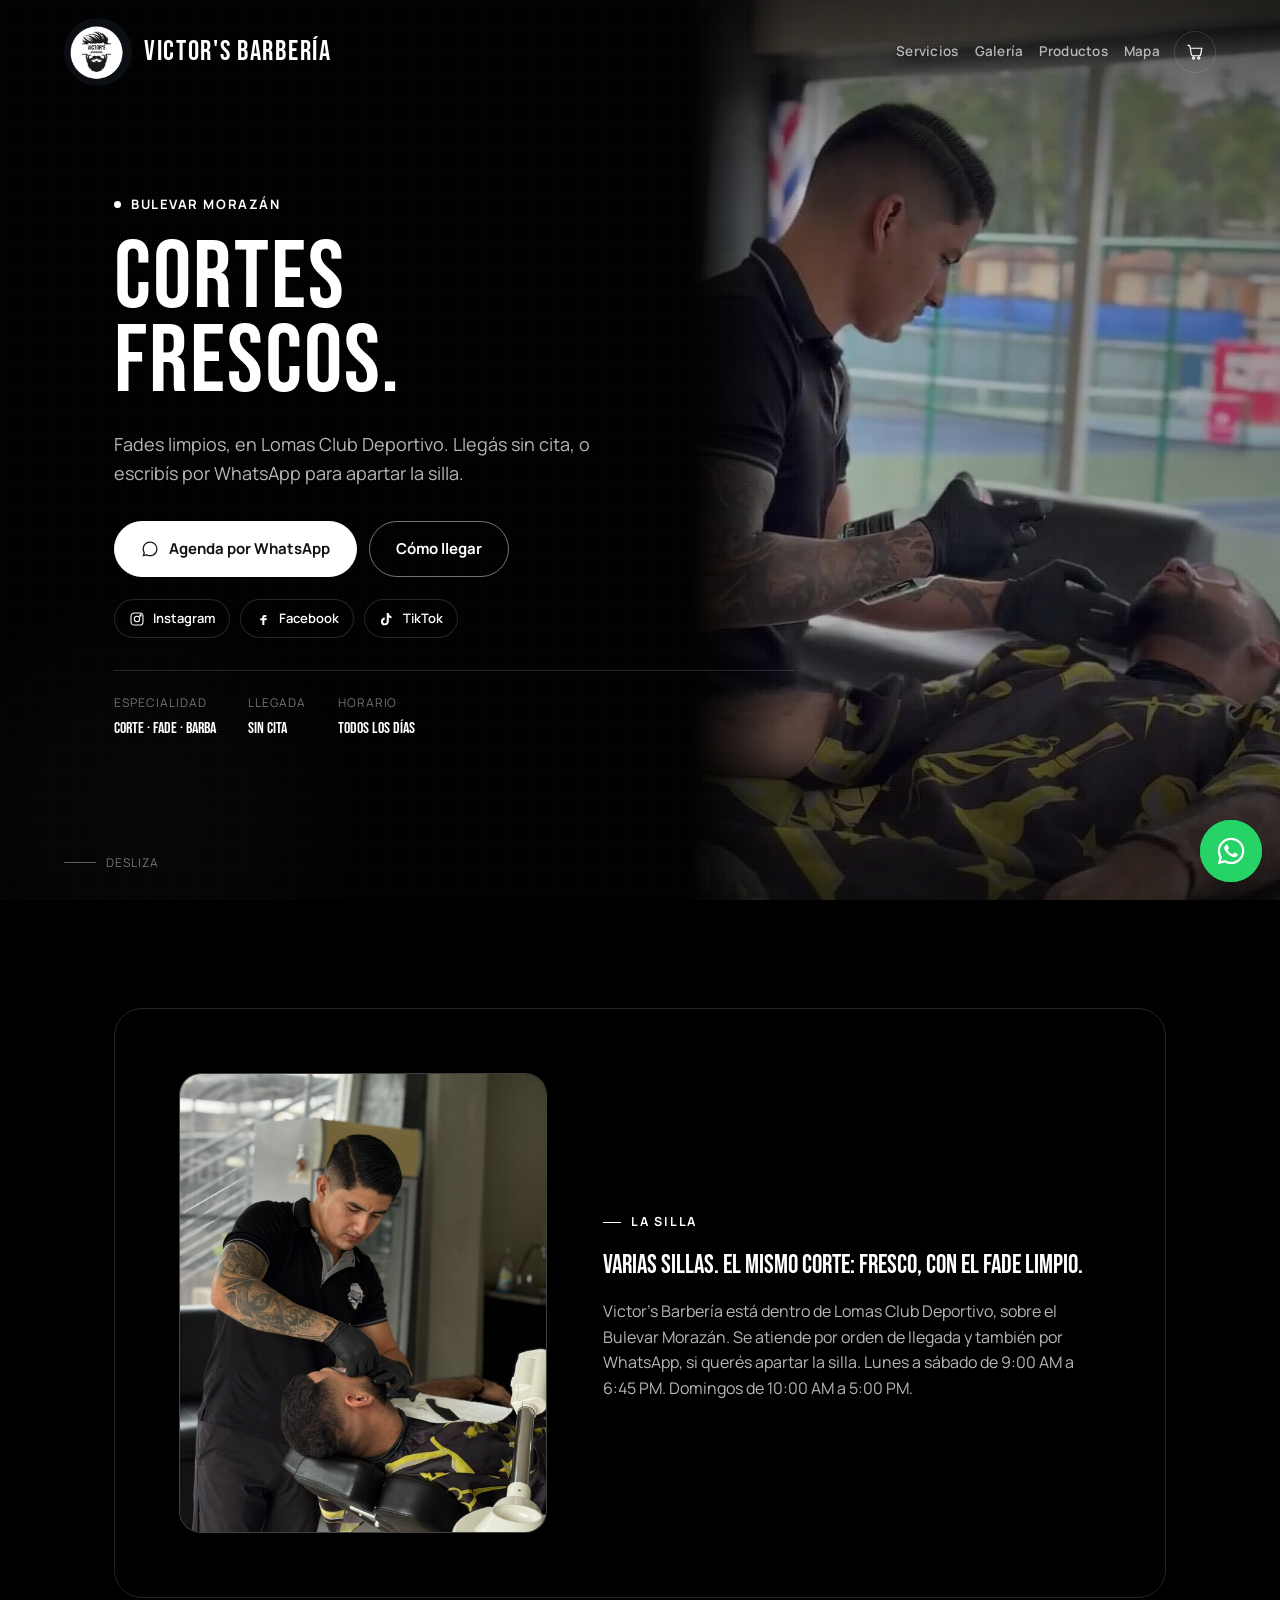
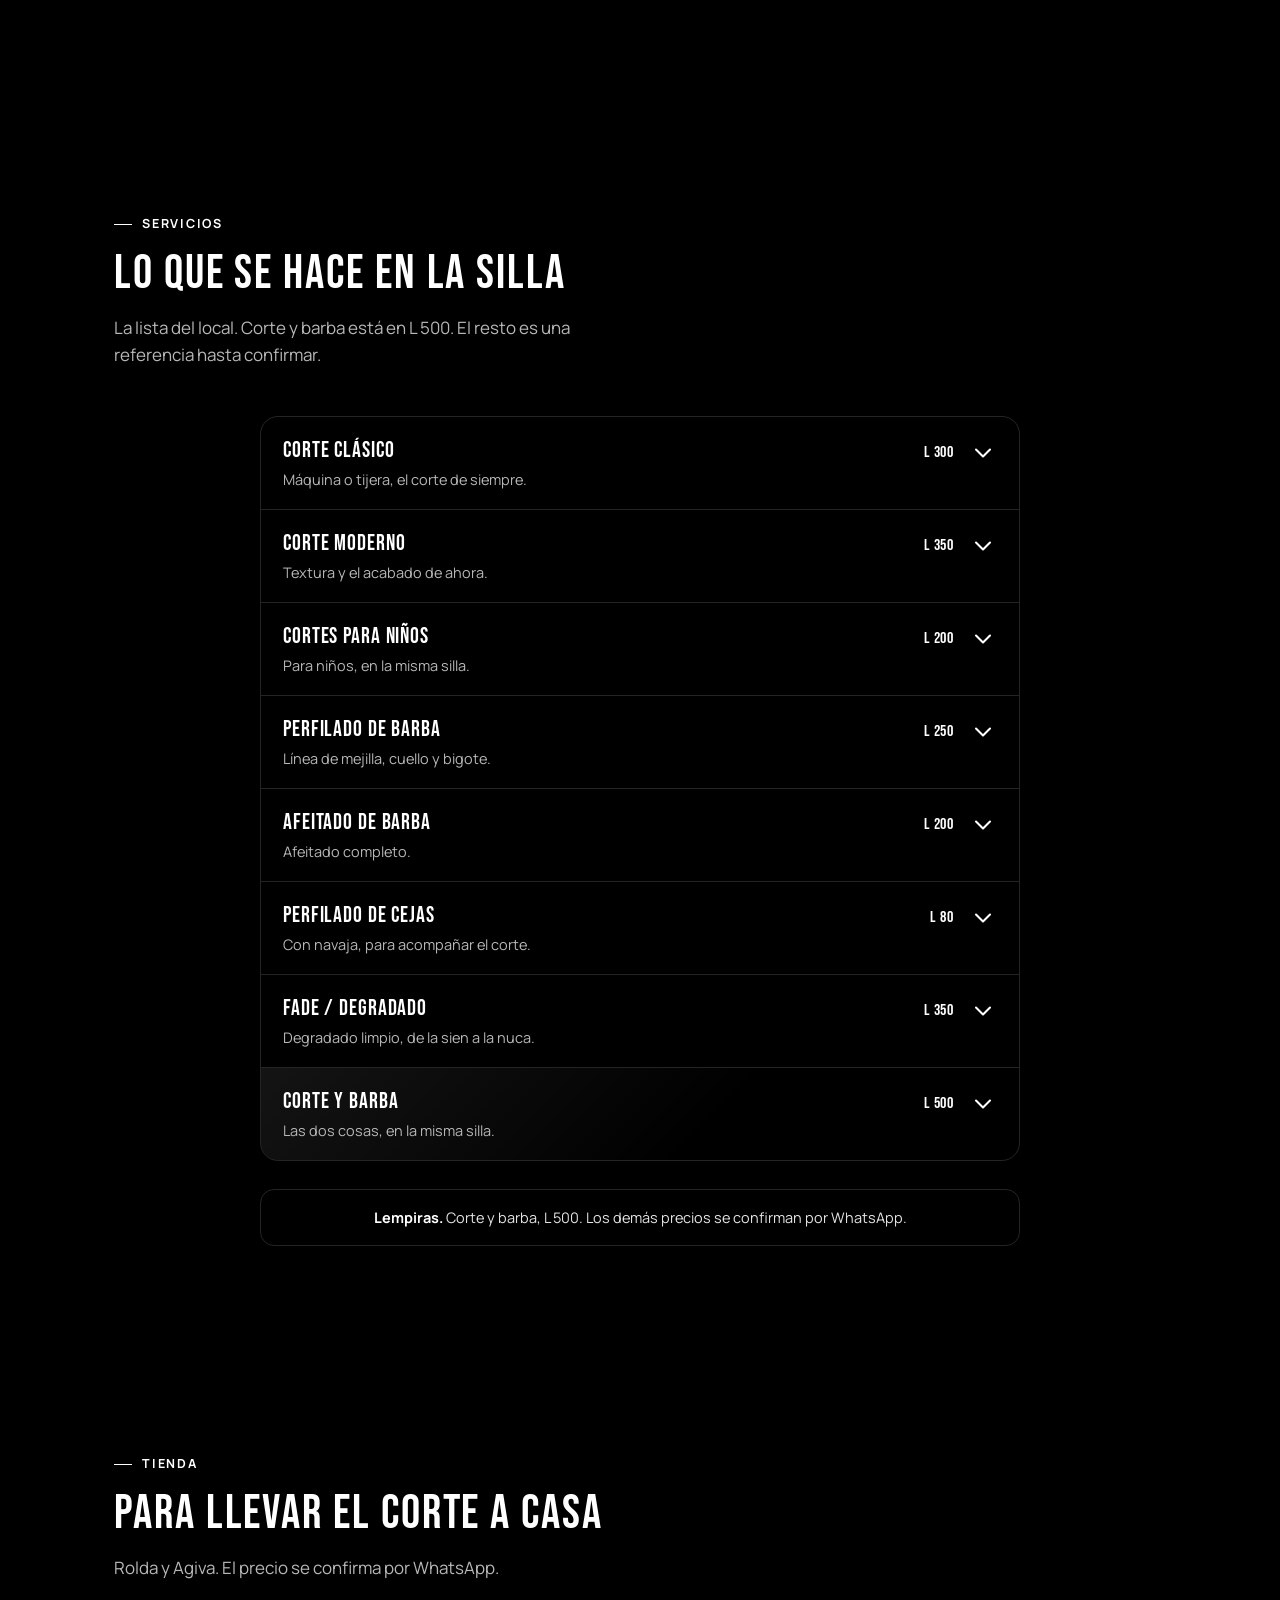
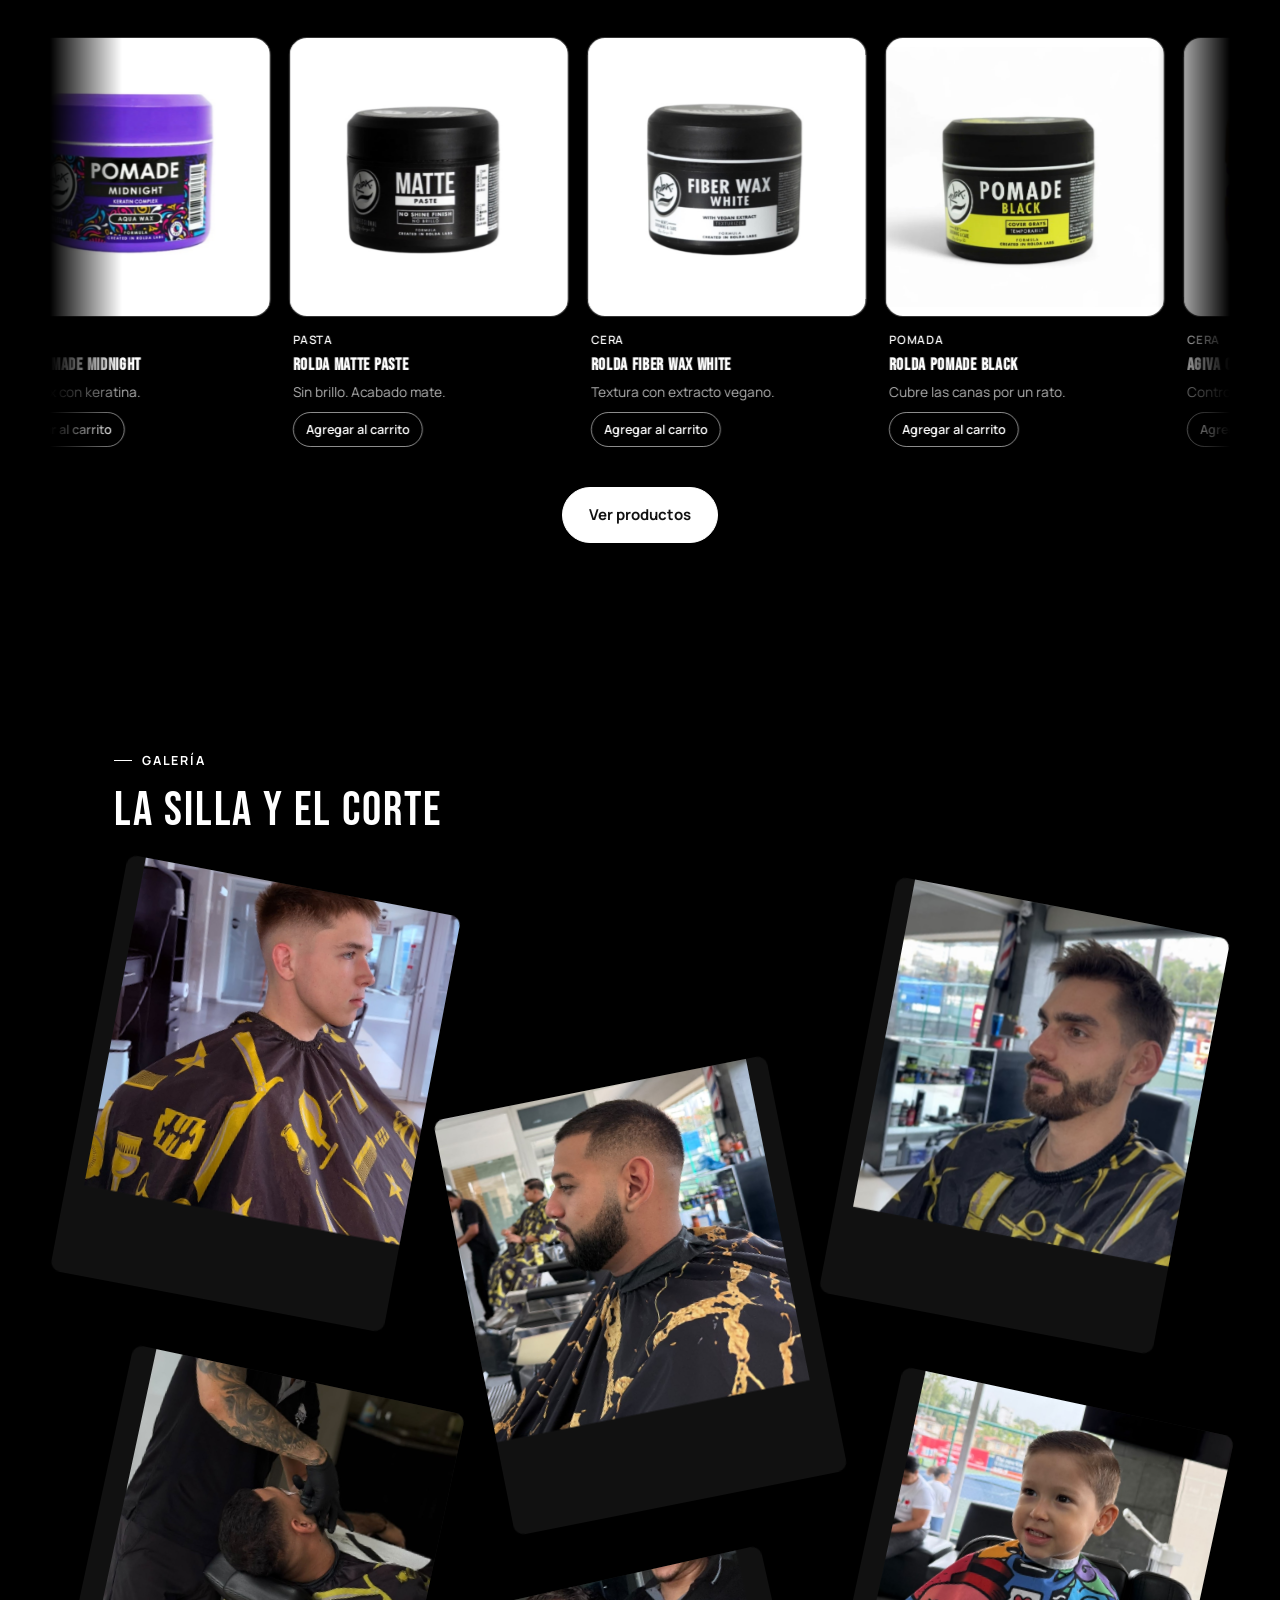
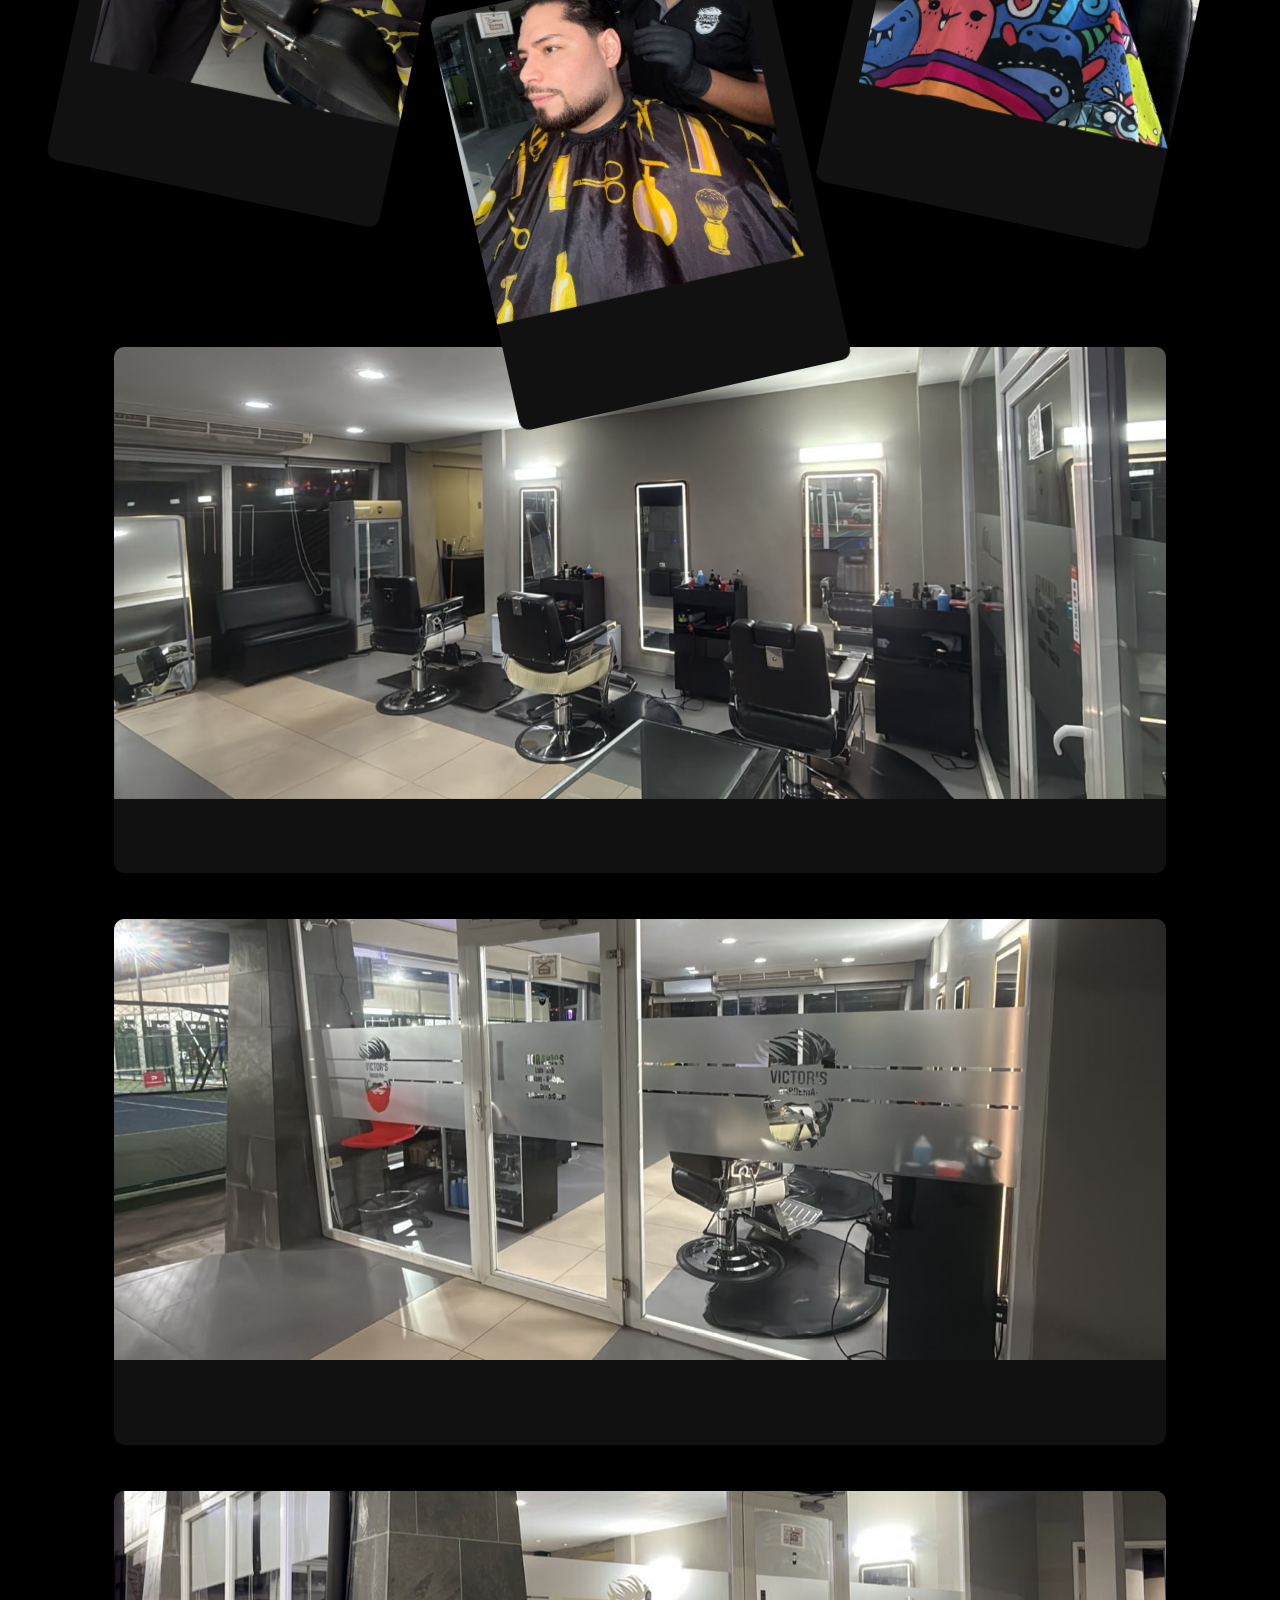
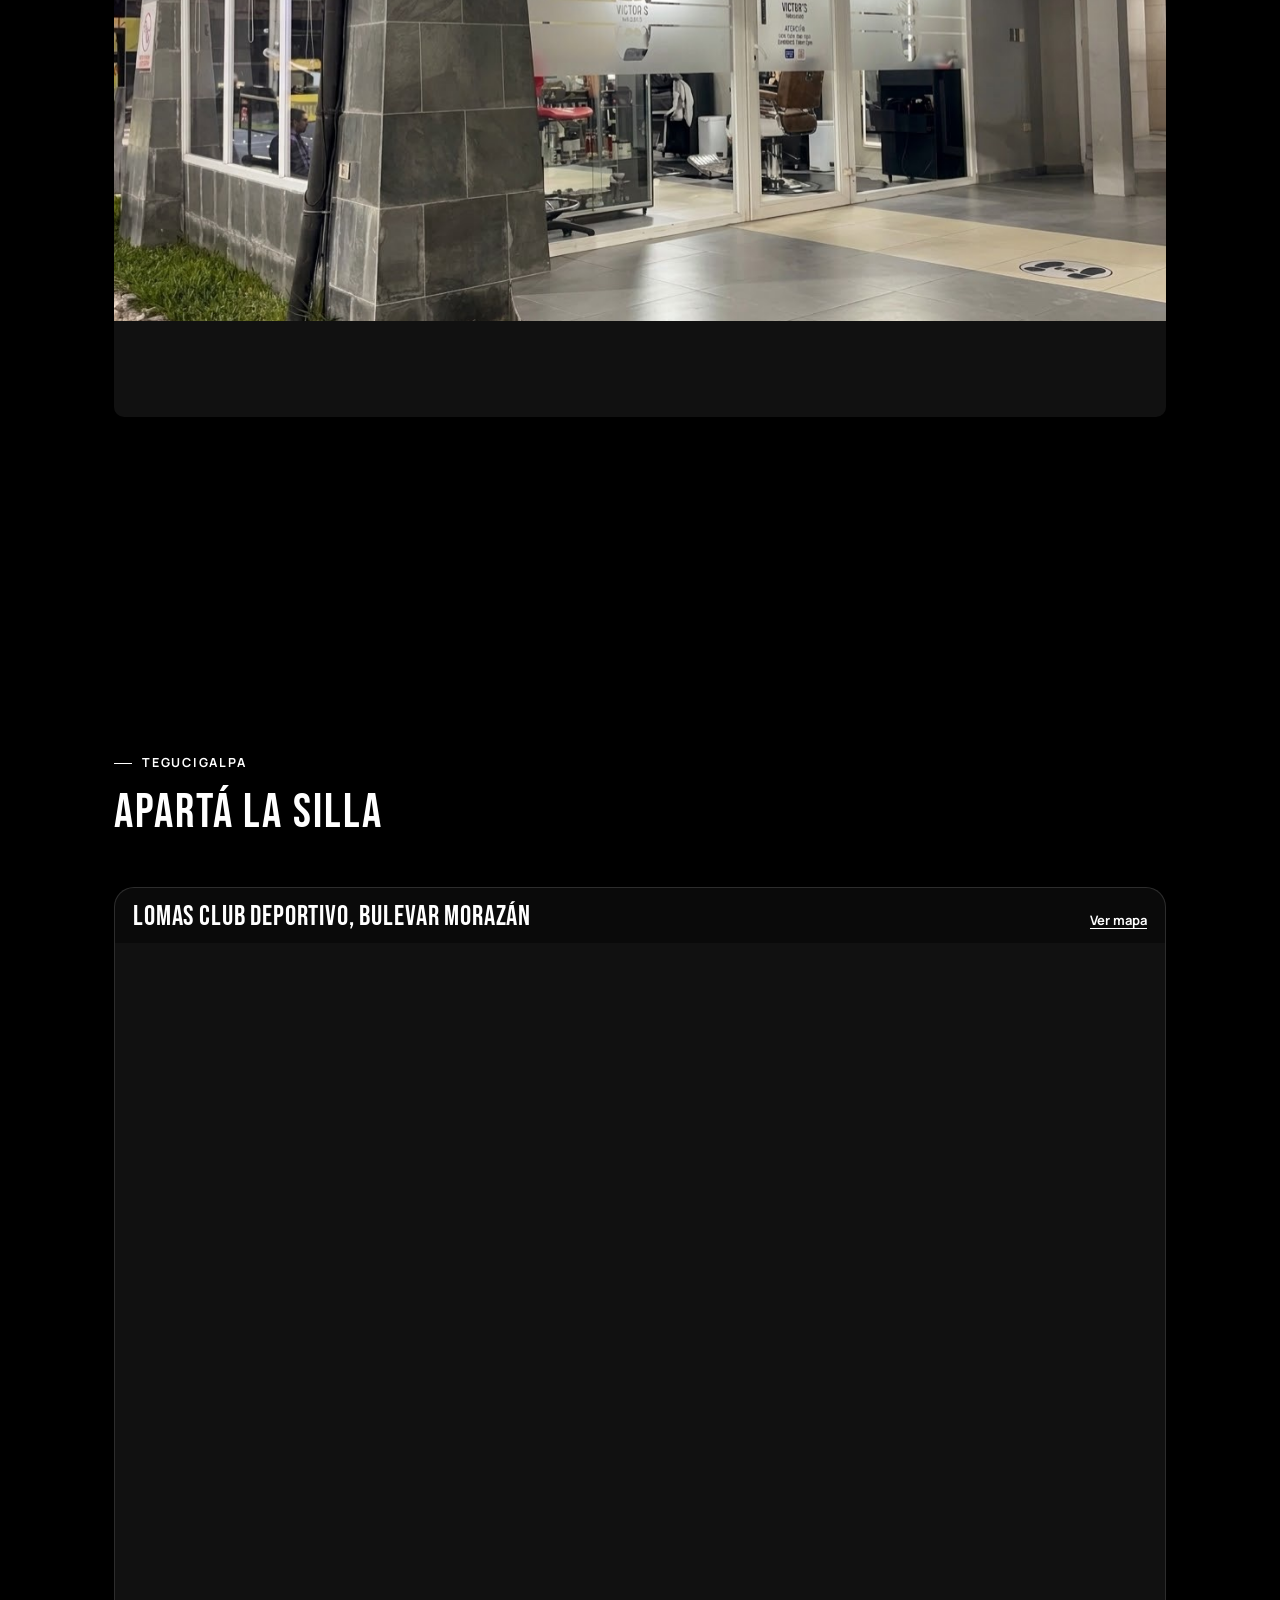
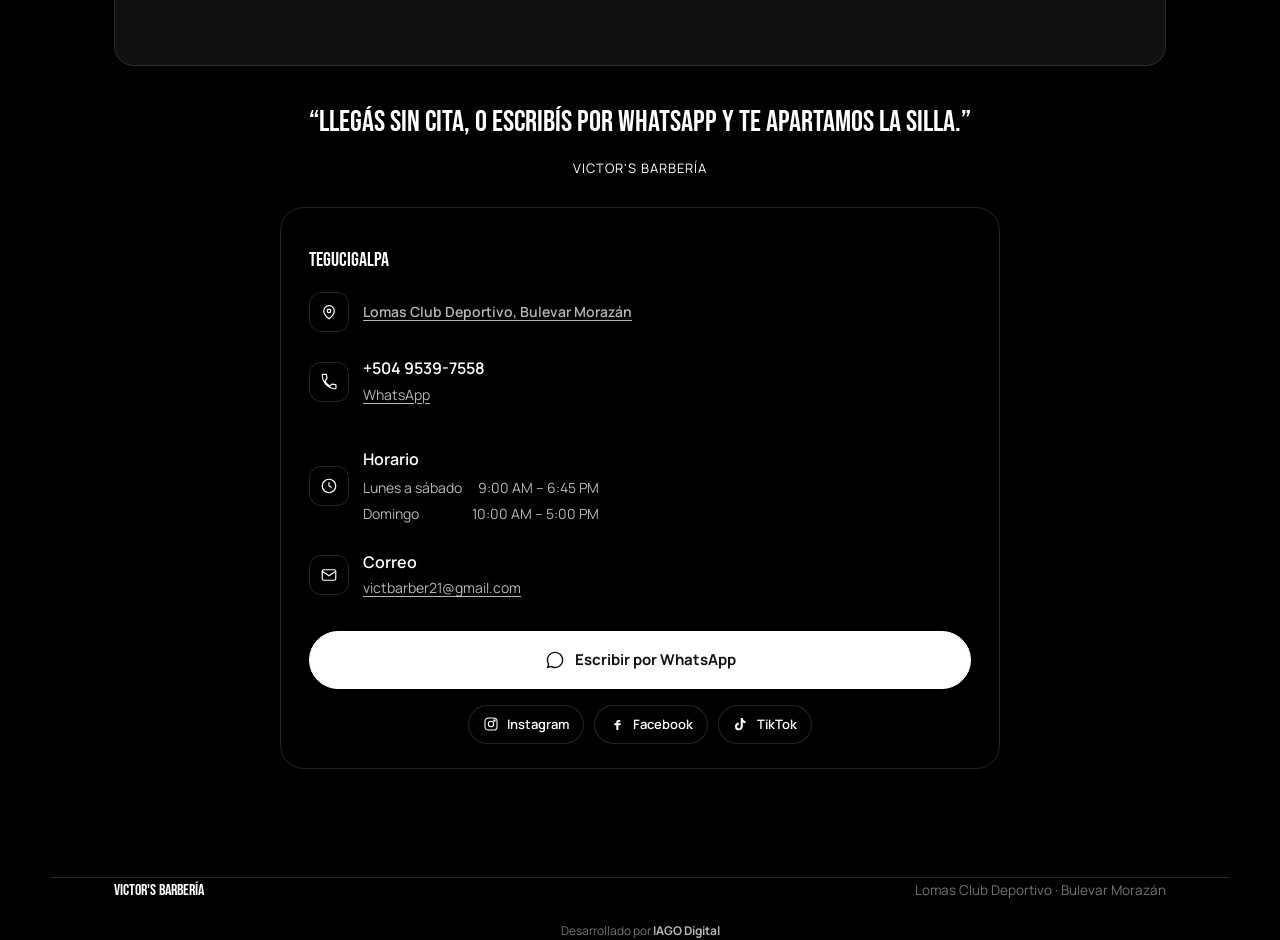
==== index.html @ 3e2a19a2 "Play the vertical shop clip in the hero, a little slower. The video loops muted behind the headline." ====
<!DOCTYPE html>
<html lang="es">
<head>
<meta charset="UTF-8">
<meta name="viewport" content="width=device-width, initial-scale=1.0, viewport-fit=cover">
<title>Victor's Barbería · Tegucigalpa</title>
<meta name="description" content="Cortes frescos y fades limpios en Lomas Club Deportivo, Bulevar Morazán. Sin cita, o por WhatsApp.">
<meta name="theme-color" content="#000000">
<link rel="icon" href="images/logo.jpg" type="image/jpeg">
<meta property="og:title" content="Victor's Barbería">
<meta property="og:description" content="Cortes frescos y fades limpios. Lomas Club Deportivo, Bulevar Morazán, Tegucigalpa.">
<meta property="og:image" content="images/gallery/fachada.jpg">
<meta property="og:type" content="website">
<link rel="preconnect" href="https://fonts.googleapis.com">
<link rel="preconnect" href="https://fonts.gstatic.com" crossorigin>
<link href="https://fonts.googleapis.com/css2?family=Bebas+Neue&family=Manrope:wght@400;500;600;700&display=swap" rel="stylesheet">
<link rel="stylesheet" href="styles.css">
<script type="application/ld+json">
{
  "@context": "https://schema.org",
  "@type": "HairSalon",
  "name": "Victor's Barbería",
  "image": "images/gallery/fachada.jpg",
  "url": "https://www.instagram.com/victor.s_barberia/",
  "telephone": "+50495397558",
  "email": "victbarber21@gmail.com",
  "address": {
    "@type": "PostalAddress",
    "streetAddress": "Lomas Club Deportivo, Bulevar Morazán",
    "addressLocality": "Tegucigalpa",
    "addressCountry": "HN"
  },
  "geo": {
    "@type": "GeoCoordinates",
    "latitude": 14.0992082,
    "longitude": -87.1808485
  },
  "openingHoursSpecification": [
    {
      "@type": "OpeningHoursSpecification",
      "dayOfWeek": ["Monday","Tuesday","Wednesday","Thursday","Friday","Saturday"],
      "opens": "09:00",
      "closes": "18:45"
    },
    {
      "@type": "OpeningHoursSpecification",
      "dayOfWeek": "Sunday",
      "opens": "10:00",
      "closes": "17:00"
    }
  ],
  "sameAs": [
    "https://www.instagram.com/victor.s_barberia/",
    "https://www.facebook.com/BarberiaVictors/",
    "https://www.tiktok.com/@victor.s_sbarberia"
  ]
}
</script>
</head>
<body>
  <nav class="nav" id="nav">
    <a href="#top" class="nav-brand">
      <img src="images/logo.jpg" alt="" class="nav-logo" width="68" height="68">
      <span class="nav-name">Victor's <em>Barbería</em></span>
    </a>
    <div class="nav-actions">
      <div class="nav-links">
        <a href="#servicios" class="nav-link">Servicios</a>
        <a href="#galeria" class="nav-link">Galería</a>
        <a href="#productos" class="nav-link">Productos</a>
        <a href="#contacto" class="nav-link">Mapa</a>
      </div>
    </div>
  </nav>

  <header class="hero" id="top">
    <div class="hero-media" id="hero-media">
      <video class="hero-video" id="hero-video" autoplay muted loop playsinline poster="images/hero/poster.jpg" preload="auto" aria-hidden="true">
        <source src="images/hero/00806a3b-abbd-432e-bed9-928530f47afd.mp4" type="video/mp4">
      </video>
      <div class="hero-media-overlay"></div>
    </div>
    <div class="hero-field">
      <div class="blob blob-a" data-parallax="0.18"></div>
      <div class="blob blob-b" data-parallax="0.28"></div>
      <div class="blob blob-c" data-parallax="0.4"></div>
    </div>
    <div class="hero-grain"></div>
    <div class="hero-inner">
      <div class="eyebrow-row" data-reveal style="--delay:0s">
        <span class="eyebrow-dot"></span>
        <span>Bulevar Morazán</span>
      </div>
      <h1 data-reveal style="--delay:.1s">Cortes frescos.</h1>
      <p class="hero-desc" data-reveal style="--delay:.2s">
        Fades limpios, en Lomas Club Deportivo. Llegás sin cita, o escribís por WhatsApp para apartar la silla.
      </p>
      <div class="hero-actions" data-reveal style="--delay:.3s">
        <a class="btn btn-primary" id="hero-whatsapp" href="https://wa.me/50495397558?text=Hola%2C%20quiero%20apartar%20una%20silla%20en%20Victor%27s%20Barber%C3%ADa" target="_blank" rel="noopener">
          <svg viewBox="0 0 24 24" fill="currentColor" aria-hidden="true"><path d="M12.04 2C6.58 2 2.13 6.45 2.13 11.91c0 1.75.46 3.46 1.32 4.96L2.05 22l5.25-1.38a9.9 9.9 0 0 0 4.74 1.21h.01c5.46 0 9.9-4.45 9.9-9.91 0-2.65-1.03-5.13-2.9-7C17.18 3.03 14.7 2 12.04 2Zm0 18.14h-.01a8.2 8.2 0 0 1-4.19-1.15l-.3-.18-3.12.82.83-3.04-.2-.31a8.23 8.23 0 0 1-1.26-4.37c0-4.55 3.7-8.25 8.26-8.25 2.2 0 4.27.86 5.83 2.42a8.18 8.18 0 0 1 2.41 5.84c0 4.55-3.71 8.22-8.25 8.22Z"/></svg>
          Agenda por WhatsApp
        </a>
        <a href="#contacto" class="btn btn-ghost">Cómo llegar</a>
      </div>
      <div class="hero-social" id="hero-social" data-reveal style="--delay:.32s"></div>
      <div class="hero-meta" data-reveal style="--delay:.35s">
        <div class="item">
          <span class="label">Especialidad</span>
          <span class="value">Corte · Fade · Barba</span>
        </div>
        <div class="item">
          <span class="label">Llegada</span>
          <span class="value">Sin cita</span>
        </div>
        <div class="item">
          <span class="label">Horario</span>
          <span class="value">Todos los días</span>
        </div>
      </div>
    </div>
    <div class="scroll-cue" id="scroll-cue"><span class="line"></span><span>Desliza</span></div>
  </header>

  <section id="barberia">
    <div class="wrap">
      <div class="about">
        <div class="about-grid">
          <div class="about-card tilt-el" data-tilt data-reveal="scale">
            <div class="about-card-inner">
              <img src="images/team.jpg" alt="Barbero de Victor's Barbería perfilando una barba">
            </div>
          </div>
          <div class="about-copy">
            <div class="kicker" data-reveal>La silla</div>
            <p class="lede" data-reveal style="--delay:.06s">Varias sillas. El mismo corte: fresco, con el fade limpio.</p>
            <p class="body-p" data-reveal style="--delay:.12s">Victor's Barbería está dentro de Lomas Club Deportivo, sobre el Bulevar Morazán. Se atiende por orden de llegada y también por WhatsApp, si querés apartar la silla. Lunes a sábado de 9:00 AM a 6:45 PM. Domingos de 10:00 AM a 5:00 PM.</p>
          </div>
        </div>
      </div>
    </div>
  </section>

  <section id="servicios">
    <div class="wrap">
      <div class="section-head">
        <div class="kicker" data-reveal>Servicios</div>
        <h2 data-reveal style="--delay:.05s">Lo que se hace en la silla</h2>
        <p data-reveal style="--delay:.1s">La lista del local. Corte y barba está en L 500. El resto es una referencia hasta confirmar.</p>
      </div>
      <div class="services-accordion" id="services-grid"></div>
      <p class="pricing-note" data-reveal><b>Lempiras.</b> Corte y barba, L 500. Los demás precios se confirman por WhatsApp.</p>
    </div>
  </section>

  <section id="productos">
    <div class="wrap">
      <div class="section-head">
        <div class="kicker" data-reveal>Tienda</div>
        <h2 data-reveal style="--delay:.05s">Para llevar el corte a casa</h2>
        <p data-reveal style="--delay:.1s">Rolda y Agiva. El precio se confirma por WhatsApp.</p>
      </div>
      <div data-reveal style="--delay:.12s">
        <div class="products-marquee" id="products-marquee">
          <div class="products-marquee-track" data-marquee-track></div>
        </div>
      </div>
      <div class="products-cta-wrap" data-reveal style="--delay:.16s">
        <a href="productos.html" class="btn btn-primary" data-products-cta>Ver productos</a>
      </div>
    </div>
  </section>

  <section id="galeria">
    <div class="wrap">
      <div class="section-head">
        <div class="kicker" data-reveal>Galería</div>
        <h2 data-reveal style="--delay:.05s">La silla y el corte</h2>
      </div>
      <div class="gallery-grid" id="gallery-grid"></div>
    </div>
  </section>

  <section id="contacto">
    <div class="wrap">
      <div class="section-head">
        <div class="kicker" data-reveal>Tegucigalpa</div>
        <h2 data-reveal style="--delay:.05s">Apartá la silla</h2>
      </div>
      <div class="maps-grid" id="maps-grid" data-reveal></div>
      <div class="contact-grid">
        <div class="quote-block" data-reveal>
          <p>“Llegás sin cita, o escribís por WhatsApp y te apartamos la silla.”</p>
          <div class="who">Victor's Barbería</div>
        </div>
        <div class="contact-card" data-reveal style="--delay:.08s">
          <div id="contact-locations"></div>
          <div class="contact-row">
            <div class="ic" aria-hidden="true"><svg viewBox="0 0 24 24" fill="none" stroke="currentColor" stroke-width="1.6"><circle cx="12" cy="12" r="9"/><path d="M12 7v5l3.5 2"/></svg></div>
            <div class="txt">
              <b>Horario</b>
              <div class="hours-stack" id="contact-hours"></div>
            </div>
          </div>
          <div class="contact-row">
            <div class="ic" aria-hidden="true"><svg viewBox="0 0 24 24" fill="none" stroke="currentColor" stroke-width="1.6"><rect x="3" y="5" width="18" height="14" rx="2"/><path d="M3 7l9 6 9-6"/></svg></div>
            <div class="txt">
              <b>Correo</b>
              <a id="contact-email" href="mailto:victbarber21@gmail.com">victbarber21@gmail.com</a>
            </div>
          </div>
          <a class="contact-cta-big" id="contact-whatsapp" href="https://wa.me/50495397558?text=Hola%2C%20quiero%20apartar%20una%20silla%20en%20Victor%27s%20Barber%C3%ADa" target="_blank" rel="noopener">
            <svg viewBox="0 0 24 24" fill="currentColor" aria-hidden="true"><path d="M12.04 2C6.58 2 2.13 6.45 2.13 11.91c0 1.75.46 3.46 1.32 4.96L2.05 22l5.25-1.38a9.9 9.9 0 0 0 4.74 1.21h.01c5.46 0 9.9-4.45 9.9-9.91 0-2.65-1.03-5.13-2.9-7C17.18 3.03 14.7 2 12.04 2Zm0 18.14h-.01a8.2 8.2 0 0 1-4.19-1.15l-.3-.18-3.12.82.83-3.04-.2-.31a8.23 8.23 0 0 1-1.26-4.37c0-4.55 3.7-8.25 8.26-8.25 2.2 0 4.27.86 5.83 2.42a8.18 8.18 0 0 1 2.41 5.84c0 4.55-3.71 8.22-8.25 8.22Z"/></svg>
            Escribir por WhatsApp
          </a>
          <div class="social-row" id="social-row"></div>
        </div>
      </div>
    </div>
  </section>

  <footer class="wrap">
    <div class="footer-row">
      <span class="fbrand">Victor's Barbería</span>
      <span>Lomas Club Deportivo · Bulevar Morazán</span>
    </div>
    <div class="foot-credit">Desarrollado por <a href="https://www.iagodigital.com/" target="_blank" rel="noopener">IAGO Digital</a></div>
  </footer>

  <div class="lightbox" id="lightbox" hidden>
    <button type="button" class="lightbox-backdrop" id="lightbox-backdrop" aria-label="Cerrar foto"></button>
    <button type="button" class="lightbox-close" id="lightbox-close" aria-label="Cerrar">×</button>
    <img class="lightbox-img" id="lightbox-img" alt="">
  </div>

  <a class="wa-float" id="wa-float" href="https://wa.me/50495397558?text=Hola%2C%20quiero%20apartar%20una%20silla%20en%20Victor%27s%20Barber%C3%ADa" target="_blank" rel="noopener" aria-label="WhatsApp">
    <span class="wa-float-ring" aria-hidden="true"></span>
    <svg viewBox="0 0 24 24" fill="currentColor" aria-hidden="true"><path d="M12.04 2C6.58 2 2.13 6.45 2.13 11.91c0 1.75.46 3.46 1.32 4.96L2.05 22l5.25-1.38a9.9 9.9 0 0 0 4.74 1.21h.01c5.46 0 9.9-4.45 9.9-9.91 0-2.65-1.03-5.13-2.9-7C17.18 3.03 14.7 2 12.04 2Zm0 18.14h-.01a8.2 8.2 0 0 1-4.19-1.15l-.3-.18-3.12.82.83-3.04-.2-.31a8.23 8.23 0 0 1-1.26-4.37c0-4.55 3.7-8.25 8.26-8.25 2.2 0 4.27.86 5.83 2.42a8.18 8.18 0 0 1 2.41 5.84c0 4.55-3.71 8.22-8.25 8.22Zm4.52-6.16c-.25-.12-1.47-.72-1.7-.81-.23-.08-.39-.12-.56.13-.17.24-.64.8-.78.97-.14.17-.29.19-.54.06-.25-.12-1.05-.39-2-1.23-.74-.66-1.23-1.47-1.38-1.72-.14-.25-.02-.38.11-.5.11-.11.25-.29.37-.43.13-.14.17-.25.25-.41.08-.17.04-.31-.02-.43-.06-.12-.56-1.34-.76-1.84-.2-.48-.41-.42-.56-.43h-.48c-.17 0-.43.06-.66.31-.23.25-.87.85-.87 2.07 0 1.22.89 2.4 1.01 2.56.13.17 1.75 2.67 4.23 3.74.59.26 1.05.41 1.41.52.59.19 1.13.16 1.56.1.48-.07 1.47-.6 1.68-1.18.21-.58.21-1.07.14-1.18-.06-.1-.23-.16-.48-.28Z"/></svg>
  </a>

<script src="config.js"></script>
<script src="products.js"></script>
<script>
(function render(){
  const pinSvg = '<svg viewBox="0 0 24 24" fill="none" stroke="currentColor" stroke-width="1.6" aria-hidden="true"><path d="M12 21c4-3.2 7-6.6 7-10.5A7 7 0 0 0 5 10.5C5 14.4 8 17.8 12 21Z"/><circle cx="12" cy="10.5" r="2.3"/></svg>';
  const phoneSvg = '<svg viewBox="0 0 24 24" fill="none" stroke="currentColor" stroke-width="1.6" aria-hidden="true"><path d="M6.6 10.8c1.4 2.8 3.8 5.2 6.6 6.6l2.2-2.2c.3-.3.7-.4 1.1-.3 1.2.4 2.5.6 3.8.6.6 0 1 .4 1 1V20c0 .6-.4 1-1 1C11.4 21 3 12.6 3 2.7c0-.6.4-1 1-1H7.7c.6 0 1 .4 1 1 0 1.3.2 2.6.6 3.8.1.4 0 .8-.3 1.1L6.6 10.8Z"/></svg>';
  const instaSvg = '<svg viewBox="0 0 24 24" fill="none" stroke="currentColor" stroke-width="1.6" aria-hidden="true"><rect x="3" y="3" width="18" height="18" rx="5"/><circle cx="12" cy="12" r="4"/><circle cx="17.2" cy="6.8" r="1"/></svg>';
  const facebookSvg = '<svg viewBox="0 0 24 24" fill="currentColor" aria-hidden="true"><path d="M14 9h3V6h-3c-1.7 0-3 1.3-3 3v2H8v3h3v7h3v-7h3l1-3h-4V9c0-.6.4-1 1-1Z"/></svg>';
  const tiktokSvg = '<svg viewBox="0 0 24 24" fill="currentColor" aria-hidden="true"><path d="M14.5 3c.5 2.6 1.9 4.4 4.2 4.8v3c-1.5-.1-2.8-.6-4-1.4v6.3c0 3.3-2.6 5.8-5.9 5.8A5.8 5.8 0 0 1 3 15.7c0-3.2 2.5-5.7 5.6-5.8v3.1a2.8 2.8 0 0 0-2.6 2.8 2.8 2.8 0 0 0 2.8 2.8c1.6 0 2.8-1.2 2.8-2.8V3h2.9Z"/></svg>';
  const chevron = '<svg class="service-chevron" viewBox="0 0 24 24" fill="none" stroke="currentColor" stroke-width="1.8" aria-hidden="true"><path d="M6 9l6 6 6-6" stroke-linecap="round" stroke-linejoin="round"/></svg>';
  const location = CONFIG.locations[0];

  function esc(value){
    return String(value ?? "").replace(/[&<>"']/g, (ch) => ({
      "&": "&amp;",
      "<": "&lt;",
      ">": "&gt;",
      '"': "&quot;",
      "'": "&#39;"
    }[ch]));
  }

  function waLink(){
    return `https://wa.me/${CONFIG.business.whatsappNumber}?text=${encodeURIComponent(CONFIG.business.whatsappMessage)}`;
  }

  ["wa-float", "hero-whatsapp", "contact-whatsapp"].forEach((id) => {
    const el = document.getElementById(id);
    if (el) el.href = waLink();
  });

  document.getElementById("contact-email").textContent = CONFIG.business.email;
  document.getElementById("contact-email").href = `mailto:${CONFIG.business.email}`;

  document.getElementById("contact-hours").innerHTML = CONFIG.hours.map((hour) => `
    <div class="hours-line"><span>${esc(hour.day)}</span><span>${esc(hour.time)}</span></div>
  `).join("");

  document.getElementById("maps-grid").innerHTML = `
    <article class="map-card">
      <div class="map-card-head">
        <h3>${esc(location.address)}</h3>
        <a class="maps-link" href="${esc(location.mapsUrl)}" target="_blank" rel="noopener">Ver mapa</a>
      </div>
      <div class="map-frame">
        <iframe title="Mapa de Victor's Barbería" src="${esc(location.mapsEmbedUrl)}" loading="lazy" referrerpolicy="no-referrer-when-downgrade"></iframe>
      </div>
    </article>
  `;

  document.getElementById("contact-locations").innerHTML = `
    <div class="location-block">
      <div class="location-block-name">${esc(location.name)}</div>
      <div class="contact-row">
        <div class="ic">${pinSvg}</div>
        <div class="txt">
          <b><a href="${esc(location.mapsUrl)}" target="_blank" rel="noopener">${esc(location.address)}</a></b>
        </div>
      </div>
      <div class="contact-row">
        <div class="ic">${phoneSvg}</div>
        <div class="txt">
          <b>${esc(location.phoneDisplay)}</b>
          <a href="${esc(waLink())}" target="_blank" rel="noopener">WhatsApp</a>
        </div>
      </div>
    </div>
  `;

  const socialHtml = [
    { href: CONFIG.business.instagram, label: "Instagram", icon: instaSvg },
    { href: CONFIG.business.facebook, label: "Facebook", icon: facebookSvg },
    { href: CONFIG.business.tiktok, label: "TikTok", icon: tiktokSvg }
  ].map((item) => `
    <a class="social-pill" href="${esc(item.href)}" target="_blank" rel="noopener" aria-label="${esc(item.label)}">
      ${item.icon}
      <span>${esc(item.label)}</span>
    </a>
  `).join("");
  document.getElementById("hero-social").innerHTML = socialHtml;
  document.getElementById("social-row").innerHTML = socialHtml;

  document.getElementById("services-grid").innerHTML = CONFIG.services.map((service, index) => `
    <div class="service-item${service.hot ? " is-hot" : ""}" data-reveal style="--delay:${Math.min(index, 6) * 0.05}s">
      <button type="button" class="service-trigger" aria-expanded="false" id="service-trigger-${index}" aria-controls="service-panel-${index}">
        <span class="service-trigger-text">
          <span class="service-heading">
            <h3>${esc(service.name)}</h3>
            <span class="service-price">${esc(service.price)}</span>
          </span>
          <p class="service-teaser">${esc(service.teaser)}</p>
        </span>
        ${chevron}
      </button>
      <div class="service-panel" id="service-panel-${index}" role="region" aria-labelledby="service-trigger-${index}">
        <div class="service-panel-inner">
          <p class="service-desc">${esc(service.desc)}</p>
        </div>
      </div>
    </div>
  `).join("");

  if (window.ProductsUI){
    ProductsUI.initCartUI();
    ProductsUI.initFeaturedMarquee(document.getElementById("products-marquee"));
  }

  document.getElementById("gallery-grid").innerHTML = CONFIG.gallery.map((item, index) => `
    <button type="button" class="gallery-tile${item.wide ? " is-wide" : ""}" data-parallax-tile data-full="${esc(item.image)}" aria-label="${esc(item.alt)}">
      <img class="gallery-img" src="${esc(item.image)}" alt="${esc(item.alt)}" style="${item.position ? `object-position:${esc(item.position)}` : ""}" loading="${index < 3 ? "eager" : "lazy"}">
    </button>
  `).join("");

  const lightbox = document.getElementById("lightbox");
  const lightboxImg = document.getElementById("lightbox-img");
  document.getElementById("gallery-grid").addEventListener("click", (event) => {
    const tile = event.target.closest(".gallery-tile");
    if (!tile) return;
    lightboxImg.src = tile.dataset.full;
    lightboxImg.alt = tile.querySelector("img").alt;
    lightbox.hidden = false;
    document.body.classList.add("picker-open");
  });
  function closeLightbox(){
    if (lightbox.hidden) return;
    lightbox.hidden = true;
    lightboxImg.src = "";
    document.body.classList.remove("picker-open");
  }
  document.getElementById("lightbox-close").addEventListener("click", closeLightbox);
  document.getElementById("lightbox-backdrop").addEventListener("click", closeLightbox);

  document.getElementById("services-grid").addEventListener("click", (event) => {
    const trigger = event.target.closest(".service-trigger");
    if (!trigger) return;
    const item = trigger.closest(".service-item");
    const open = item.classList.contains("is-open");
    item.classList.toggle("is-open", !open);
    trigger.setAttribute("aria-expanded", open ? "false" : "true");
  });

  document.addEventListener("keydown", (event) => {
    if (event.key === "Escape") closeLightbox();
  });

  const nav = document.getElementById("nav");
  const onScroll = () => nav.classList.toggle("scrolled", window.scrollY > 40);
  onScroll();
  window.addEventListener("scroll", onScroll, { passive: true });

  const reduced = window.matchMedia("(prefers-reduced-motion: reduce)").matches;
  const canHover = window.matchMedia("(hover: hover) and (pointer: fine)").matches;
  const isCoarse = window.matchMedia("(pointer: coarse)").matches;

  const galleryTiles = document.querySelectorAll("[data-parallax-tile]");
  if (reduced){
    galleryTiles.forEach((tile) => tile.classList.add("is-shown"));
  } else {
    const galleryObserver = new IntersectionObserver((entries) => {
      entries.forEach((entry) => {
        if (!entry.isIntersecting) return;
        entry.target.classList.add("is-shown");
        galleryObserver.unobserve(entry.target);
      });
    }, { threshold: 0.01, rootMargin: "140px 0px 180px 0px" });
    galleryTiles.forEach((tile, index) => {
      tile.style.transitionDelay = `${(index % 3) * 80}ms`;
      galleryObserver.observe(tile);
    });
  }

  const heroVideo = document.getElementById("hero-video");
  if (heroVideo){
    const heroRate = 0.75;
    const playHero = () => {
      if (reduced || document.hidden) return;
      if (heroVideo.playbackRate !== heroRate) heroVideo.playbackRate = heroRate;
      heroVideo.play().catch(() => {});
    };
    if (reduced){
      heroVideo.removeAttribute("autoplay");
      heroVideo.pause();
    } else {
      heroVideo.addEventListener("loadedmetadata", playHero);
      heroVideo.addEventListener("play", playHero);
      document.addEventListener("visibilitychange", () => {
        if (document.hidden) heroVideo.pause();
        else playHero();
      });
      playHero();
    }
  }

  if (reduced){
    document.querySelectorAll("[data-reveal]").forEach((el) => el.classList.add("is-visible"));
  } else {
    const io = new IntersectionObserver((entries) => {
      entries.forEach((entry) => {
        if (entry.isIntersecting){
          entry.target.classList.add("is-visible");
          io.unobserve(entry.target);
        }
      });
    }, {
      threshold: isCoarse ? 0.06 : 0.12,
      rootMargin: isCoarse ? "0px" : "0px 0px -30px 0px"
    });
    document.querySelectorAll("[data-reveal]").forEach((el) => io.observe(el));

    function revealHeroContent(){
      document.querySelectorAll(".hero .hero-inner [data-reveal]").forEach((el) => {
        const delay = parseFloat(el.style.getPropertyValue("--delay")) || 0;
        setTimeout(() => el.classList.add("is-visible"), delay * 1000);
      });
      const meta = document.querySelector(".hero-meta");
      const cue = document.getElementById("scroll-cue");
      setTimeout(() => {
        if (meta) meta.classList.add("is-visible");
        if (cue) cue.classList.add("is-visible");
      }, 320);
    }
    requestAnimationFrame(revealHeroContent);
  }

  if (!reduced){
    const MOTION = {
      blobScroll: isCoarse ? 0.42 : 0.5,
      blobPointer: isCoarse ? 8 : 18,
      blobFloat: isCoarse ? 16 : 20,
      tiltMax: canHover ? 10 : 8,
      tiltScroll: isCoarse ? 8 : 7,
      heroDrift: isCoarse ? 0.1 : 0.14
    };

    const blobs = document.querySelectorAll("[data-parallax]");
    const heroInner = document.querySelector(".hero-inner");
    const vh = () => window.innerHeight;
    let ptrX = 0;
    let ptrY = 0;
    let ptrOn = false;

    function setPointer(e){
      ptrX = (e.clientX / window.innerWidth - 0.5) * 2;
      ptrY = (e.clientY / window.innerHeight - 0.5) * 2;
      ptrOn = true;
    }
    function clearPointer(){
      ptrOn = false;
      ptrX = 0;
      ptrY = 0;
    }

    if (canHover){
      window.addEventListener("pointermove", setPointer, { passive: true });
    } else {
      window.addEventListener("pointerdown", (e) => { if (e.pointerType === "touch") setPointer(e); }, { passive: true });
      window.addEventListener("pointermove", (e) => { if (e.pointerType === "touch") setPointer(e); }, { passive: true });
      window.addEventListener("pointerup", clearPointer, { passive: true });
      window.addEventListener("pointercancel", clearPointer, { passive: true });
    }

    document.querySelectorAll("[data-tilt]").forEach((card) => {
      const inner = card.querySelector(".about-card-inner") || card;
      const MAX = MOTION.tiltMax;
      let dragging = false;
      const applyTilt = (cx, cy) => {
        const r = card.getBoundingClientRect();
        const px = (cx - r.left) / r.width;
        const py = (cy - r.top) / r.height;
        const ry = (px - 0.5) * MAX * 2;
        const rx = (0.5 - py) * MAX * 2;
        inner.style.setProperty("--rx", rx.toFixed(2) + "deg");
        inner.style.setProperty("--ry", ry.toFixed(2) + "deg");
      };
      const resetTilt = () => {
        dragging = false;
        card.dataset.tiltActive = "";
        if (!canHover) return;
        inner.style.setProperty("--rx", "0deg");
        inner.style.setProperty("--ry", "0deg");
      };
      card.addEventListener("pointerdown", (e) => {
        dragging = true;
        card.dataset.tiltActive = "1";
        applyTilt(e.clientX, e.clientY);
      }, { passive: true });
      card.addEventListener("pointermove", (e) => {
        if (dragging || canHover) applyTilt(e.clientX, e.clientY);
      }, { passive: true });
      card.addEventListener("pointerup", resetTilt, { passive: true });
      card.addEventListener("pointercancel", resetTilt, { passive: true });
      if (canHover) card.addEventListener("pointerleave", resetTilt, { passive: true });
    });

    function update(){
      const y = window.scrollY;
      const time = Date.now() * 0.001;
      const viewH = vh();

      blobs.forEach((b, i) => {
        const speed = parseFloat(b.dataset.parallax) || 0.2;
        const scrollY = y * speed * -MOTION.blobScroll;
        const strength = (i + 1) * MOTION.blobPointer;
        const mx = ptrX * strength;
        const my = ptrY * strength;
        const float = Math.sin(time + i * 1.4) * MOTION.blobFloat;
        b.style.transform = `translate3d(${mx}px, ${scrollY + my + float}px, 0)`;
      });

      if (heroInner && y < viewH * 1.2){
        const progress = Math.min(y / viewH, 1);
        heroInner.style.transform = `translate3d(0, ${y * MOTION.heroDrift}px, 0)`;
        heroInner.style.opacity = String(1 - progress * 0.35);
      } else if (heroInner){
        heroInner.style.transform = "";
        heroInner.style.opacity = "";
      }

      if (!canHover){
        document.querySelectorAll("[data-tilt]").forEach((card) => {
          if (card.dataset.tiltActive) return;
          const inner = card.querySelector(".about-card-inner") || card;
          const rect = card.getBoundingClientRect();
          const center = rect.top + rect.height / 2 - viewH / 2;
          const progress = Math.max(Math.min(center / (viewH / 2), 1), -1);
          inner.style.setProperty("--rx", (progress * -MOTION.tiltScroll).toFixed(2) + "deg");
          inner.style.setProperty("--ry", (progress * (MOTION.tiltScroll * 0.7)).toFixed(2) + "deg");
        });
      }

      const galleryTravel = isCoarse ? 60 : 110;
      const galleryClamp = isCoarse ? 40 : 75;
      const galleryCols = window.innerWidth > 900 ? 3 : 2;
      let portraitIndex = 0;
      document.querySelectorAll("[data-parallax-tile]").forEach((tile) => {
        const rect = tile.getBoundingClientRect();
        const wide = tile.classList.contains("is-wide");
        const center = rect.top + rect.height / 2 - viewH / 2;
        const progress = center / viewH;
        const img = tile.querySelector(".gallery-img");

        if (wide){
          const y = Math.max(Math.min(progress * -40, 24), -24);
          tile.style.transform = `translate3d(0, ${y.toFixed(1)}px, 0)`;
          tile.style.zIndex = "1";
          if (img){
            img.style.transform = `scale(1.08) translate3d(0, ${(progress * (isCoarse ? -8 : -16)).toFixed(1)}px, 0)`;
          }
          return;
        }

        const col = portraitIndex % galleryCols;
        const dir = col % 2 === 0 ? 1 : -1;
        portraitIndex += 1;
        const offsetY = Math.max(Math.min(progress * -galleryTravel * dir, galleryClamp), -galleryClamp);
        const offsetX = isCoarse ? 0 : Math.max(Math.min(progress * 30 * (col - (galleryCols - 1) / 2), 28), -28);
        const rotate = isCoarse ? 0 : progress * 2.5 * dir;
        const near = 1 - Math.min(Math.abs(progress), 1);
        tile.style.zIndex = String(2 + Math.round(near * 5));
        tile.style.transform = `translate3d(${offsetX.toFixed(1)}px, ${offsetY.toFixed(1)}px, 0) rotate(${rotate.toFixed(2)}deg)`;
        if (!img) return;
        const inView = rect.top < viewH && rect.bottom > 0;
        const dist = Math.min(Math.abs(progress), 1);
        const scale = inView ? 1.12 + dist * (isCoarse ? 0.04 : 0.06) : 1.12;
        const imgY = progress * (isCoarse ? -14 : -24);
        const imgX = isCoarse ? 0 : progress * 8 * dir;
        img.style.transform = `scale(${scale.toFixed(3)}) translate3d(${imgX.toFixed(1)}px, ${imgY.toFixed(1)}px, 0)`;
      });
    }

    (function loop(){
      if (!document.hidden) update();
      requestAnimationFrame(loop);
    })();
    window.addEventListener("resize", update, { passive: true });
  }
})();
</script>
<noscript><style>[data-reveal],.hero .hero-inner [data-reveal],.hero .scroll-cue,.hero-meta .item{opacity:1!important;transform:none!important;filter:none!important}</style></noscript>
</body>
</html>
---- styles.css ----
:root{
    --cream:      #000000;
    --cream-2:    #0A0A0A;
    --gray-light: #141414;
    --ink:        #FFFFFF;
    --ink-soft:   #B7B7B7;
    --ink-faint:  #737373;
    --gold:       #FFFFFF;
    --gold-2:     #D8D8D8;
    --blue:       #FFFFFF;
    --accent:     #FFFFFF;
    --accent-inv: #111111;
    --accent-hover:rgba(255,255,255,0.08);
    --line:       rgba(255,255,255,0.14);
    --line-strong:rgba(255,255,255,0.55);
    --shadow-lg:  0 32px 80px -24px rgba(0,0,0,0.85);
    --radius:     18px;
    --ease:       cubic-bezier(.22,.61,.36,1);
    --ease-snap:  cubic-bezier(.34,1.56,.64,1);
    --maxw:       1180px;
  }

  *,*::before,*::after{ box-sizing:border-box; }
  html{
    scroll-behavior:smooth;
    overflow-x:clip;
  }
  body{
    margin:0;
    background:var(--cream);
    color:var(--ink);
    font-family:'Manrope', sans-serif;
    font-size:16px;
    line-height:1.6;
    -webkit-font-smoothing:antialiased;
    overflow-x:clip;
  }
  body.picker-open{ overflow:hidden; }
  h1,h2,h3,.display{
    font-family:'Bebas Neue', sans-serif;
    font-weight:400;
    letter-spacing:0.04em;
    margin:0;
    color:var(--ink);
  }
  p{ margin:0; }
  a{ color:inherit; text-decoration:none; }
  button{ font-family:inherit; color:inherit; cursor:pointer; }
  img{ max-width:100%; display:block; }
  ::selection{ background:var(--gold); color:var(--accent-inv); }

  .wrap{ max-width:var(--maxw); margin:0 auto; padding:0 clamp(20px,5vw,64px); }

  [data-reveal]{
    opacity:0;
    transform:translateY(48px) scale(0.96);
    filter:blur(8px);
    transition:opacity 1s var(--ease), transform 1s var(--ease), filter 1s var(--ease);
    transition-delay:var(--delay,0s);
  }
  [data-reveal].is-visible{
    opacity:1;
    transform:translateY(0) scale(1);
    filter:blur(0);
  }
  [data-reveal="scale"]{ transform:scale(0.88); }
  [data-reveal="scale"].is-visible{ transform:scale(1); }

  .hero .hero-inner [data-reveal]{
    filter:none;
    transform:translateX(-56px);
    opacity:0;
    transition:opacity .9s var(--ease), transform .9s var(--ease);
  }
  .hero .hero-inner [data-reveal].is-visible{
    transform:translateX(0);
    opacity:1;
  }
  .hero .scroll-cue{
    filter:none;
    transform:translateX(-32px);
    opacity:0;
    transition:opacity .8s var(--ease) .5s, transform .8s var(--ease) .5s;
  }
  .hero .scroll-cue.is-visible{
    transform:translateX(0);
    opacity:1;
  }
  .hero-meta .item{
    opacity:0;
    transform:translateX(-28px);
    transition:opacity .75s var(--ease), transform .75s var(--ease);
  }
  .hero-meta.is-visible .item{
    opacity:1;
    transform:translateX(0);
  }
  .hero-meta.is-visible .item:nth-child(1){ transition-delay:.38s; }
  .hero-meta.is-visible .item:nth-child(2){ transition-delay:.48s; }
  .hero-meta.is-visible .item:nth-child(3){ transition-delay:.58s; }

  @media (prefers-reduced-motion: reduce){
    [data-reveal],
    .hero .hero-inner [data-reveal],
    .hero .scroll-cue,
    .hero-meta .item{
      opacity:1 !important;
      transform:none !important;
      filter:none !important;
      transition:none !important;
    }
    *{ scroll-behavior:auto !important; animation:none !important; }
    .gallery-tile{ opacity:1 !important; transform:none !important; }
    .gallery-tile .gallery-img{ transform:none !important; }
  }

  nav{
    position:fixed; top:0; left:0; right:0; z-index:100;
    display:flex; align-items:center; justify-content:space-between;
    padding:18px clamp(20px,5vw,64px);
    transition:background .4s var(--ease), padding .4s var(--ease), box-shadow .4s var(--ease);
  }
  .nav.scrolled{
    background:rgba(0,0,0,0.92);
    backdrop-filter:blur(16px);
    -webkit-backdrop-filter:blur(16px);
    padding-top:12px; padding-bottom:12px;
    box-shadow:0 1px 0 var(--line);
  }
  .nav-actions{ display:flex; align-items:center; gap:18px; }
  .nav-brand{
    display:flex; align-items:center; gap:12px;
    font-family:'Bebas Neue', sans-serif;
    font-size:28px;
    letter-spacing:0.06em;
    line-height:1;
  }
  .nav-brand em{ font-style:normal; color:var(--ink); font-weight:400; }
  .nav-logo{
    width:68px; height:68px; border-radius:50%;
    object-fit:cover;
    background:#000;
    border:0;
  }
  .wa-float{
    position:fixed;
    right:max(18px, env(safe-area-inset-right));
    bottom:max(18px, env(safe-area-inset-bottom));
    z-index:180;
    width:62px; height:62px;
    border-radius:50%;
    display:grid; place-items:center;
    background:#25D366;
    color:#fff;
    box-shadow:0 16px 40px -14px rgba(0,0,0,0.75);
    animation:wa-breathe 2.2s ease-in-out infinite;
  }
  .wa-float svg{ width:32px; height:32px; position:relative; z-index:1; }
  .wa-float-ring{
    position:absolute; inset:0;
    border-radius:inherit;
    background:#25D366;
    animation:wa-pulse 2.2s ease-out infinite;
    pointer-events:none;
  }
  .wa-float:hover{ filter:brightness(1.08); }
  .wa-float:focus-visible{ outline:2px solid var(--gold); outline-offset:4px; }
  @keyframes wa-breathe{
    0%, 100%{ transform:scale(1); }
    50%{ transform:scale(1.07); }
  }
  @keyframes wa-pulse{
    0%{ transform:scale(1); opacity:.55; }
    100%{ transform:scale(1.75); opacity:0; }
  }

  .hero{
    position:relative;
    min-height:100svh;
    height:auto;
    display:flex;
    flex-direction:column;
    justify-content:center;
    overflow:hidden;
    background:#000;
  }
  .hero-media{
    position:absolute; inset:0; z-index:0;
  }
  .hero-video{
    position:absolute; inset:0;
    width:100%; height:100%;
    object-fit:cover;
    object-position:center 30%;
    background:#000 url("images/hero/poster.jpg") center 30% / cover no-repeat;
  }
  .hero-media-overlay{
    position:absolute; inset:0; z-index:1;
    background:
      linear-gradient(to bottom, rgba(0,0,0,0.62) 0%, transparent 24%),
      linear-gradient(to right, rgba(0,0,0,0.88) 0%, rgba(0,0,0,0.55) 36%, rgba(0,0,0,0.16) 64%, rgba(0,0,0,0.32) 100%),
      linear-gradient(to top, rgba(0,0,0,0.62) 0%, transparent 34%);
  }
  @media (min-width: 901px){
    .hero-video{
      left:auto;
      width:min(46vw, 620px);
      object-position:center 8%;
      -webkit-mask-image:linear-gradient(to right, transparent 0%, #000 16%, #000 100%);
      mask-image:linear-gradient(to right, transparent 0%, #000 16%, #000 100%);
    }
  }
  .hero-field{
    position:absolute; inset:0; z-index:1; pointer-events:none;
  }
  .blob{
    position:absolute; border-radius:50%;
    filter:blur(70px);
    opacity:.35;
    will-change:transform;
    transform:translateZ(0);
  }
  .blob-a{
    width:520px; height:520px; top:-160px; right:-120px;
    background:radial-gradient(circle at 30% 30%, rgba(255,255,255,0.16), transparent 70%);
  }
  .blob-b{
    width:420px; height:420px; bottom:-140px; left:-100px;
    background:radial-gradient(circle at 60% 40%, rgba(255,255,255,0.08), transparent 70%);
    opacity:.45;
  }
  .blob-c{
    width:280px; height:280px; top:42%; left:58%;
    background:radial-gradient(circle, rgba(255,255,255,0.08), transparent 70%);
    opacity:.55;
  }
  .hero-grain{
    position:absolute; inset:0; z-index:1; pointer-events:none; opacity:.18; mix-blend-mode:screen;
    background-image:radial-gradient(circle at 1px 1px, rgba(255,255,255,0.08) 1px, transparent 0);
    background-size:3px 3px;
  }
  .hero-inner{
    position:relative; z-index:2; will-change:transform;
    width:100%;
    padding:clamp(104px,12vh,132px) clamp(20px,5vw,64px) clamp(56px,8vh,84px);
    max-width:var(--maxw);
    margin:0 auto;
  }
  .eyebrow-row{
    display:flex; align-items:center; gap:10px;
    color:var(--gold); font-size:13px; font-weight:700;
    letter-spacing:0.12em; text-transform:uppercase;
    margin-bottom:22px;
  }
  .eyebrow-dot{
    width:7px; height:7px; border-radius:50%; background:var(--blue); flex:none;
  }
  .hero h1{
    font-size:clamp(58px, 8.4vw, 96px);
    line-height:0.88;
    max-width:10ch;
    letter-spacing:0.02em;
  }
  .hero h1 .accent-word{
    color:var(--gold);
    position:relative;
    display:inline-block;
  }
  .hero h1 .accent-word::after{
    content:''; position:absolute; bottom:.04em; left:0; width:100%; height:2px;
    background:var(--gold);
  }
  .hero-desc{
    margin-top:24px;
    max-width:46ch;
    font-size:clamp(16px,2vw,18px);
    color:var(--ink-soft);
  }
  .hero-actions{
    margin-top:34px;
    display:flex; flex-wrap:wrap; gap:12px; align-items:center;
  }
  .btn{
    display:inline-flex; align-items:center; gap:10px;
    padding:15px 26px; border-radius:100px;
    font-size:15px; font-weight:700;
    border:1.5px solid transparent;
    transition:transform .35s var(--ease), background .3s, border-color .3s, color .3s;
  }
  .btn svg{ width:18px; height:18px; flex:none; }
  .btn-primary{ background:var(--gold); color:var(--accent-inv); border-color:var(--gold); }
  .btn-primary:hover{ transform:translateY(-3px); background:var(--gold-2); }
  .btn-ghost{
    background:transparent; color:var(--ink);
    border-color:rgba(255,255,255,0.45);
  }
  .btn-ghost:hover{ background:var(--accent-hover); transform:translateY(-3px); }
  .hero-social{
    margin-top:22px;
    display:flex; flex-wrap:wrap; gap:10px;
  }
  .social-pill{
    display:inline-flex; align-items:center; gap:8px;
    padding:8px 14px;
    border-radius:100px;
    border:1px solid var(--line);
    color:var(--ink);
    font-size:13px; font-weight:600;
    background:rgba(0,0,0,0.25);
    transition:transform .3s var(--ease), border-color .3s, background .3s;
  }
  .social-pill:hover{
    transform:translateY(-2px);
    border-color:var(--line-strong);
    background:var(--accent-hover);
  }
  .social-pill svg{ width:16px; height:16px; flex:none; }
  .hero-meta{
    margin-top:32px;
    display:flex; flex-wrap:wrap; gap:32px;
    padding-top:22px; border-top:1px solid var(--line);
    max-width:680px;
  }
  .hero-meta .item{ display:flex; flex-direction:column; gap:4px; }
  .hero-meta .label{ font-size:12px; letter-spacing:0.08em; text-transform:uppercase; color:var(--ink-faint); }
  .hero-meta .value{ font-family:'Bebas Neue', sans-serif; font-size:16px; }
  .scroll-cue{
    position:absolute; bottom:28px; left:clamp(20px,5vw,64px);
    display:flex; align-items:center; gap:10px;
    font-size:12px; letter-spacing:0.08em; text-transform:uppercase;
    color:var(--ink-faint); z-index:2;
  }
  .scroll-cue .line{
    width:32px; height:1px; background:rgba(255,255,255,0.35);
    position:relative; overflow:hidden;
  }
  .scroll-cue .line::after{
    content:''; position:absolute; left:-100%; top:0; width:100%; height:100%;
    background:var(--gold);
    animation:cue 2.2s ease-in-out infinite;
  }
  @keyframes cue{ 0%{left:-100%;} 50%{left:0;} 100%{left:100%;} }

  section{ position:relative; padding:108px 0; scroll-margin-top:84px; }
  .kicker{
    display:inline-flex; align-items:center; gap:10px;
    font-size:12.5px; color:var(--gold); font-weight:700;
    text-transform:uppercase; letter-spacing:0.14em;
  }
  .kicker::before{ content:''; width:18px; height:1px; background:var(--gold); }
  .section-head{
    display:flex; flex-direction:column; gap:14px;
    max-width:640px;
    margin-bottom:48px;
  }
  .section-head h2{ font-size:clamp(30px,4vw,48px); line-height:1.08; }
  .section-head p{ color:var(--ink-soft); font-size:17px; max-width:52ch; }

  .about{
    border:1px solid var(--line);
    border-radius:28px;
    padding:clamp(28px,5vw,64px);
  }
  .about-grid{
    display:grid; grid-template-columns:0.85fr 1.15fr; gap:56px; align-items:center;
  }
  .about-card{
    perspective:1400px;
  }
  .about-card-inner{
    border-radius:22px;
    overflow:hidden;
    aspect-ratio:4/5;
    border:1px solid rgba(255,255,255,0.2);
    background:#111;
    box-shadow:var(--shadow-lg);
    transform:rotateX(var(--rx,0deg)) rotateY(var(--ry,0deg)) translateZ(0);
    transition:transform .35s var(--ease), box-shadow .35s var(--ease);
    will-change:transform;
  }
  .about-card-inner img{
    width:100%;
    height:100%;
    object-fit:cover;
    object-position:center 20%;
  }
  .about-copy .lede{
    font-family:'Bebas Neue', sans-serif;
    font-size:clamp(20px,2.4vw,26px);
    line-height:1.35;
    margin-top:16px;
  }
  .about-copy .body-p{ color:var(--ink-soft); margin-top:16px; }

  .services-accordion{
    display:flex; flex-direction:column;
    max-width:760px; margin:0 auto;
    border:1px solid var(--line);
    border-radius:var(--radius);
    overflow:hidden;
  }
  .service-item{ border-bottom:1px solid var(--line); }
  .service-item:last-child{ border-bottom:none; }
  .service-item.is-hot .service-trigger{
    background:linear-gradient(135deg, rgba(255,255,255,0.08), transparent 60%);
  }
  .service-trigger{
    width:100%;
    display:flex; align-items:flex-start; justify-content:space-between; gap:16px;
    padding:20px 22px;
    background:transparent; border:none; text-align:left;
  }
  .service-trigger-text{ display:block; flex:1; min-width:0; }
  .service-trigger:hover{ background:rgba(255,255,255,0.03); }
  .service-trigger:focus-visible{ outline:2px solid var(--gold); outline-offset:-2px; }
  .service-heading{
    display:flex; align-items:baseline; justify-content:space-between; gap:16px;
    width:100%;
  }
  .service-trigger h3{ font-size:clamp(18px,2vw,22px); }
  .service-price{
    font-family:'Bebas Neue', sans-serif;
    color:var(--gold);
    font-size:16px;
    letter-spacing:0.03em;
    white-space:nowrap;
  }
  .service-teaser{ margin-top:6px; color:var(--ink-soft); font-size:14.5px; }
  .service-chevron{
    width:28px; height:28px; flex:none; margin-top:2px;
    color:var(--gold);
    transition:transform .35s var(--ease);
  }
  .service-chevron svg{ width:18px; height:18px; }
  .service-item.is-open .service-chevron{ transform:rotate(180deg); }
  .service-panel{
    display:grid;
    grid-template-rows:0fr;
    transition:grid-template-rows .4s var(--ease);
  }
  .service-item.is-open .service-panel{ grid-template-rows:1fr; }
  .service-panel-inner{ overflow:hidden; }
  .service-desc{
    margin:0;
    padding:0 22px 20px;
    color:var(--ink-soft);
    font-size:15px;
  }
  .pricing-note{
    margin:28px auto 0;
    max-width:760px;
    padding:16px 20px;
    border:1px solid var(--line);
    border-radius:14px;
    text-align:center;
    color:#E4E4E4;
    font-size:14.5px;
  }
  .pricing-note b{ color:var(--gold); font-weight:700; }

  #galeria .wrap{ overflow:visible; }
  .gallery-grid{
    display:grid;
    grid-template-columns:repeat(3, 1fr);
    gap:18px;
    padding:72px 0 96px;
  }
  .gallery-tile{
    position:relative;
    margin:0; padding:0; border:0;
    background:#111;
    border-radius:10px;
    overflow:hidden;
    aspect-ratio:4/5;
    cursor:pointer;
    opacity:0;
    z-index:1;
    will-change:transform;
    backface-visibility:hidden;
    transform:translateZ(0);
    transition:opacity .7s var(--ease), box-shadow .5s var(--ease);
  }
  .gallery-tile.is-shown{ opacity:1; }
  .gallery-tile.is-wide{
    grid-column:1 / -1;
    aspect-ratio:16/8;
    margin-top:28px;
  }
  .gallery-tile:hover{ box-shadow:0 28px 60px -10px rgba(0,0,0,0.8); }
  .gallery-tile .gallery-img{
    width:100%; height:100%; object-fit:cover;
    position:absolute; inset:0;
    will-change:transform;
    transform:scale(1.12);
  }
  .gallery-tile:hover .gallery-img{ filter:brightness(1.06); }
  .gallery-tile:focus-visible{ outline:2px solid var(--gold); outline-offset:3px; }
  @media (min-width: 901px){
    .gallery-tile:not(.is-wide):nth-child(3n+2){ margin-top:52px; }
    .gallery-tile:not(.is-wide):nth-child(3n){ margin-top:22px; }
  }

  .testimonials-grid{
    display:grid;
    grid-template-columns:1fr 1fr;
    gap:14px;
  }
  .testimonial-card{
    border:1px solid var(--line);
    border-radius:18px;
    padding:22px 22px 18px;
    background:rgba(255,255,255,0.02);
  }
  .testimonial-card .stars{ color:var(--gold); letter-spacing:3px; font-size:13px; }
  .testimonial-card blockquote{
    margin:12px 0 14px;
    font-family:'Bebas Neue', sans-serif;
    font-size:clamp(16px,1.6vw,20px);
    line-height:1.4;
  }
  .testimonial-card .author{
    color:var(--ink-faint);
    font-size:13px;
    font-weight:700;
    letter-spacing:0.06em;
    text-transform:uppercase;
  }

  .lightbox{
    position:fixed; inset:0; z-index:220;
    display:grid; place-items:center;
    padding:24px;
  }
  .lightbox[hidden]{ display:none !important; }
  .lightbox-backdrop{
    position:absolute; inset:0;
    background:rgba(0,0,0,0.82);
    border:0;
  }
  .lightbox-img{
    position:relative; z-index:1;
    max-width:min(960px, 100%);
    max-height:min(86vh, 100%);
    border-radius:16px;
    box-shadow:var(--shadow-lg);
  }
  .lightbox-close{
    position:absolute; top:16px; right:16px; z-index:2;
    width:40px; height:40px; border-radius:50%;
    border:1px solid var(--line);
    background:#111; color:#fff;
    font-size:22px; line-height:1;
  }

  .maps-grid{
    display:grid;
    grid-template-columns:1fr;
    gap:18px;
    margin-bottom:36px;
  }
  .map-card{
    border:1px solid var(--line);
    border-radius:20px;
    overflow:hidden;
    background:#0A0A0A;
  }
  .map-card-head{
    display:flex; align-items:baseline; justify-content:space-between; gap:12px;
    padding:16px 18px 12px;
  }
  .map-card-head{ align-items:flex-end; flex-wrap:wrap; }
  .map-card-head h3{ font-size:28px; line-height:0.95; letter-spacing:0.03em; }
  .maps-link{
    font-size:13px; font-weight:700; color:var(--gold);
    text-decoration:underline; text-underline-offset:3px;
  }
  .map-frame{ position:relative; aspect-ratio:16/11; background:#111; }
  .map-frame iframe{ position:absolute; inset:0; width:100%; height:100%; border:0; }

  .contact-grid{
    display:grid;
    grid-template-columns:1fr;
    gap:28px;
    max-width:720px;
    margin:0 auto;
  }
  .quote-block{ text-align:center; }
  .quote-block p{
    font-family:'Bebas Neue', sans-serif;
    font-size:clamp(22px,2.6vw,30px);
    line-height:1.35;
    margin-top:0;
  }
  .quote-block .who{
    margin-top:16px;
    font-size:13px;
    letter-spacing:0.08em;
    text-transform:uppercase;
    color:var(--gold);
  }
  .contact-card{
    border:1px solid var(--line);
    border-radius:24px;
    padding:28px 28px 24px;
  }
  .location-block{ padding-bottom:8px; margin-bottom:8px; border-bottom:1px solid var(--line); }
  .location-block:last-of-type{ border-bottom:none; }
  .location-block-name{
    font-family:'Bebas Neue', sans-serif;
    font-size:20px;
    margin:8px 0 4px;
  }
  .contact-row{
    display:flex; align-items:center; gap:14px;
    padding:12px 0;
  }
  .contact-row .ic{
    width:40px; height:40px; border-radius:12px; flex:none;
    border:1px solid var(--line);
    display:flex; align-items:center; justify-content:center;
    color:var(--gold);
  }
  .contact-row .ic svg{ width:18px; height:18px; }
  .contact-row .txt b{ display:block; font-weight:600; }
  .contact-row .txt span, .contact-row .txt a{ color:var(--ink-soft); font-size:14px; }
  .contact-row .txt a{ text-decoration:underline; text-underline-offset:3px; }
  .contact-row .txt a:hover{ color:var(--ink); }
  .hours-stack{ display:flex; flex-direction:column; gap:4px; margin-top:4px; }
  .hours-line{ display:flex; justify-content:space-between; gap:16px; font-size:14px; }
  .hours-line span:first-child{ color:var(--ink-soft); }
  .contact-cta-big{
    margin-top:18px;
    width:100%;
    display:flex; align-items:center; justify-content:center; gap:10px;
    padding:16px 18px;
    border-radius:100px;
    background:var(--gold); color:var(--accent-inv);
    border:1.5px solid var(--gold);
    font-size:15px; font-weight:700;
  }
  .contact-cta-big:hover{ background:var(--gold-2); }
  .contact-cta-big svg{ width:20px; height:20px; }
  .social-row{
    display:flex; flex-wrap:wrap; gap:10px;
    margin-top:16px;
    justify-content:center;
  }

  footer{
    padding:28px 0 calc(48px + env(safe-area-inset-bottom, 0px));
    border-top:1px solid var(--line);
    color:var(--ink-faint);
    font-size:13.5px;
  }
  .footer-row{
    display:flex; flex-wrap:wrap; gap:12px 28px;
    justify-content:space-between; align-items:center;
  }
  footer .fbrand{ font-family:'Bebas Neue', sans-serif; color:var(--ink); font-size:16px; }
  .foot-credit{ margin-top:18px; text-align:center; font-size:12px; }
  .foot-credit a{ color:var(--ink-soft); font-weight:700; }
  .foot-credit a:hover{ color:var(--gold); }

  .location-picker{
    position:fixed; inset:0; z-index:200;
    display:grid; place-items:center;
    padding:24px;
  }
  .location-picker[hidden]{ display:none !important; }
  .location-picker-backdrop{
    position:absolute; inset:0;
    background:rgba(0,0,0,0.72);
    border:0;
  }
  .location-picker-panel{
    position:relative; z-index:1;
    width:min(440px, 100%);
    background:#0C0C0C;
    border:1px solid var(--line-strong);
    border-radius:24px;
    padding:28px 22px 22px;
    box-shadow:var(--shadow-lg);
  }
  .location-picker-close{
    position:absolute; top:12px; right:12px;
    width:36px; height:36px; border-radius:50%;
    display:grid; place-items:center;
    background:transparent;
    border:1px solid var(--line);
    color:var(--ink);
  }
  .location-picker-close svg{ width:16px; height:16px; }
  .location-picker-kicker{
    font-family:'Bebas Neue', sans-serif;
    font-size:26px;
    margin:0 36px 8px 0;
  }
  .location-picker-hint{ color:var(--ink-soft); font-size:14px; margin:0 0 16px; }
  .location-picker-options{ display:grid; gap:10px; }
  .location-option{
    display:grid; gap:2px;
    padding:14px 16px;
    border-radius:16px;
    border:1px solid var(--line-strong);
  }
  .location-option:hover, .location-option:focus-visible{
    background:var(--accent-hover);
    outline:none;
    border-color:var(--gold);
  }
  .location-option-name{ font-family:'Bebas Neue', sans-serif; font-size:18px; }
  .location-option-meta{ font-size:13.5px; color:var(--ink-soft); }

  .nav-actions{
    display:flex; align-items:center; gap:10px;
  }
  .nav-cart{
    position:relative;
    display:inline-flex; align-items:center; justify-content:center;
    width:42px; height:42px; border-radius:50%;
    border:1.5px solid var(--line);
    color:var(--ink); background:transparent; flex:none;
    transition:transform .3s var(--ease-snap), background .25s, border-color .25s;
  }
  .nav-cart:hover{
    transform:translateY(-2px);
    background:var(--accent-hover);
    border-color:var(--line-strong);
  }
  .nav-cart svg{ width:18px; height:18px; }
  .nav-cart-count{
    position:absolute; top:-4px; right:-4px;
    min-width:18px; height:18px; padding:0 5px;
    border-radius:100px;
    background:var(--gold); color:var(--accent-inv);
    font-size:10px; font-weight:700;
    display:grid; place-items:center; line-height:1;
  }
  .nav-cart-count:empty,
  .nav-cart-count[hidden]{ display:none; }

  body.cart-open{ overflow:hidden; }
  .cart-drawer{
    position:fixed; inset:0; z-index:230;
    display:grid; justify-items:end;
  }
  .cart-drawer[hidden]{ display:none !important; }
  .cart-drawer-backdrop{
    position:absolute; inset:0;
    background:rgba(0,0,0,0.72);
    border:none; padding:0; cursor:pointer;
  }
  .cart-drawer-panel{
    position:relative; z-index:1;
    width:min(420px, 100%); height:100%;
    background:#0C0C0C;
    border-left:1px solid var(--line);
    box-shadow:var(--shadow-lg);
    display:flex; flex-direction:column;
    padding:22px 20px 20px;
    animation:cart-slide-in .35s var(--ease);
  }
  @keyframes cart-slide-in{
    from{ transform:translateX(18px); opacity:.6; }
    to{ transform:translateX(0); opacity:1; }
  }
  .cart-drawer-head{
    display:flex; align-items:center; justify-content:space-between; gap:12px;
    margin-bottom:18px;
  }
  .cart-drawer-head h2{ font-size:28px; margin:0; }
  .cart-drawer-close{
    width:40px; height:40px; border-radius:50%;
    border:1px solid var(--line);
    display:grid; place-items:center;
    background:transparent; color:var(--ink);
  }
  .cart-drawer-close svg{ width:16px; height:16px; }
  .cart-drawer-body{
    flex:1; overflow:auto;
    display:flex; flex-direction:column; gap:14px;
  }
  .cart-empty{ color:var(--ink-soft); font-size:15px; margin:24px 0; }
  .cart-line{
    display:grid; grid-template-columns:72px 1fr; gap:12px; align-items:center;
    padding-bottom:14px; border-bottom:1px solid var(--line);
  }
  .cart-line-media{
    position:relative; overflow:hidden; aspect-ratio:1;
    border-radius:12px; border:1px solid var(--line); background:var(--gray-light);
  }
  .cart-line-media img{
    position:absolute; inset:0; width:100%; height:100%; object-fit:cover;
  }
  .cart-line-name{
    font-family:'Bebas Neue', sans-serif; font-size:15px; line-height:1.25; margin:0 0 4px;
  }
  .cart-line-cat{
    font-size:11px; font-weight:600; letter-spacing:0.08em;
    text-transform:uppercase; color:var(--ink-faint); margin:0 0 10px;
  }
  .cart-line-controls{ display:flex; align-items:center; gap:8px; }
  .cart-qty-btn{
    width:30px; height:30px; border-radius:50%;
    border:1.5px solid var(--line-strong);
    display:grid; place-items:center;
    background:transparent; color:var(--ink); font-size:16px;
  }
  .cart-qty{ min-width:1.5ch; text-align:center; font-weight:600; font-size:14px; }
  .cart-line-remove{
    margin-left:auto; font-size:12.5px; font-weight:600;
    color:var(--ink-faint); text-decoration:underline; text-underline-offset:2px;
    background:transparent; border:0; padding:0;
  }
  .cart-drawer-foot{
    display:flex; flex-direction:column; gap:10px;
    padding-top:16px; border-top:1px solid var(--line); margin-top:8px;
  }
  .cart-drawer-foot .btn{ width:100%; justify-content:center; }
  .cart-clear{
    font-size:13px; font-weight:600; color:var(--ink-soft);
    text-align:center; background:transparent; border:0;
  }

  #productos{ padding-top:100px; padding-bottom:100px; }
  .products-marquee{
    position:relative;
    margin:0 calc(-1 * clamp(20px,5vw,64px));
    padding:8px 0 28px;
    overflow:hidden;
    touch-action:pan-y;
    cursor:grab;
    --marquee-fade:clamp(28px,6vw,72px);
    -webkit-mask-image:linear-gradient(to right, transparent 0, #000 var(--marquee-fade), #000 calc(100% - var(--marquee-fade)), transparent 100%);
    mask-image:linear-gradient(to right, transparent 0, #000 var(--marquee-fade), #000 calc(100% - var(--marquee-fade)), transparent 100%);
  }
  .products-marquee.is-dragging{
    cursor:grabbing;
    touch-action:none;
  }
  .products-marquee.is-dragging .product-card,
  .products-marquee.is-dragging .product-card-add{
    pointer-events:none;
  }
  .products-marquee-track{
    display:flex; gap:18px; width:max-content;
    will-change:transform;
    transform:translate3d(0,0,0);
  }
  .products-marquee.is-js-marquee .products-marquee-track{
    animation:none;
  }
  .products-marquee.is-reduced{
    -webkit-mask-image:none; mask-image:none;
    overflow-x:auto; overscroll-behavior-x:contain;
    -webkit-overflow-scrolling:touch;
    scroll-snap-type:x proximity;
    padding-inline:clamp(20px,5vw,64px);
    margin:0;
    cursor:auto;
    touch-action:auto;
  }
  .products-marquee.is-reduced .products-marquee-track{
    transform:none !important;
  }
  .products-marquee.is-reduced .product-card{ scroll-snap-align:start; }
  .product-card{
    display:flex; flex-direction:column; gap:14px;
    width:clamp(220px,28vw,280px);
    flex:0 0 clamp(220px,28vw,280px);
    text-align:left; color:inherit; font:inherit;
  }
  .product-card.is-clickable{
    cursor:pointer;
    transition:transform .35s var(--ease);
  }
  .product-card.is-clickable:hover,
  .product-card.is-clickable:focus-visible{
    transform:translateY(-4px);
    outline:none;
  }
  .product-media{
    position:relative; overflow:hidden;
    aspect-ratio:1; width:100%;
    border-radius:18px;
    background:var(--gray-light);
    border:1px solid var(--line);
  }
  .product-media img{
    position:absolute; inset:0;
    width:100%; height:100%;
    object-fit:contain;
    background:#fff;
  }
  .product-card-body{
    display:flex; flex-direction:column; gap:6px; padding:0 4px;
  }
  .product-tag{
    font-size:11.5px; font-weight:600; letter-spacing:0.08em;
    text-transform:uppercase; color:var(--gold);
  }
  .product-name{
    font-family:'Bebas Neue', sans-serif; font-size:17px; font-weight:600;
    line-height:1.25; margin:0;
  }
  .product-teaser{
    margin:0; font-size:13.5px; color:var(--ink-soft); line-height:1.4;
  }
  .product-price{
    font-size:14px; font-weight:600; color:var(--gold); margin:0;
  }
  .product-card-actions{ display:flex; gap:8px; margin-top:4px; }
  .product-card-add{
    font-size:12.5px; font-weight:600;
    padding:8px 12px; border-radius:100px;
    border:1.5px solid var(--line-strong);
    color:var(--ink); background:transparent;
    transition:background .25s, border-color .25s, transform .25s var(--ease-snap);
  }
  .product-card-add:hover{
    background:var(--accent-hover);
    border-color:var(--gold);
    transform:translateY(-1px);
  }
  .product-card-add.is-added{
    border-color:var(--gold);
    background:var(--accent-hover);
  }

  @media (max-width: 900px){
    .about-grid, .maps-grid, .testimonials-grid{ grid-template-columns:1fr; }
    .gallery-grid{ grid-template-columns:1fr 1fr; padding:36px 0 64px; }
    .gallery-tile.is-wide{ grid-column:1 / -1; aspect-ratio:16/9; margin-top:16px; }
    .gallery-tile:not(.is-wide):nth-child(2n){ margin-top:28px; }
    .hero-field, .hero-grain{ display:none; }
    .hero-media-overlay{
      background:
        linear-gradient(to bottom, rgba(0,0,0,0.82) 0%, rgba(0,0,0,0.55) 42%, rgba(0,0,0,0.35) 100%),
        linear-gradient(to top, rgba(0,0,0,0.7) 0%, transparent 42%);
    }
    section{ padding:80px 0; }
  }
  @media (max-width: 620px){
    .wa-float{ width:56px; height:56px; }
    .wa-float svg{ width:28px; height:28px; }
    .contact-card{ padding:22px 18px; }
    .hero h1{ max-width:12ch; }
    .hero-actions{ flex-direction:column; align-items:stretch; }
    .hero-actions .btn{ justify-content:center; }
  }


/* ---------- Nav products link ---------- */
.nav-links{
  display:flex; align-items:center; gap:16px;
  margin-right:4px;
}
.nav-link{
  font-size:13.5px; font-weight:600;
  color:var(--ink-soft); letter-spacing:0.02em;
  transition:color .25s var(--ease);
}
.nav-link:hover,
.nav-link[aria-current="page"]{ color:var(--gold); }

/* ---------- Catalog page ---------- */
.page-catalog{
  padding-top:120px;
  padding-bottom:100px;
  min-height:70svh;
}
.catalog-back{
  display:inline-flex; align-items:center; gap:8px;
  margin-bottom:28px;
  font-size:13.5px; font-weight:600;
  color:var(--ink-soft);
}
.catalog-back:hover{ color:var(--gold); }
.catalog-back svg{ width:16px; height:16px; }
.catalog-toolbar{
  display:flex; flex-direction:column; gap:18px;
  margin-bottom:36px;
}
.catalog-chips{ display:flex; flex-wrap:wrap; gap:8px; }
.catalog-chip{
  padding:9px 16px; border-radius:100px;
  border:1.5px solid var(--line);
  background:transparent;
  font-size:13px; font-weight:600;
  color:var(--ink-soft);
  transition:background .25s var(--ease), border-color .25s, color .25s;
}
.catalog-chip:hover{
  border-color:var(--line-strong);
  color:var(--ink);
  background:var(--accent-hover);
}
.catalog-chip.is-active{
  border-color:var(--gold);
  color:var(--gold);
  background:var(--accent-hover);
}
.catalog-search{
  width:min(100%, 360px);
  padding:12px 16px;
  border-radius:14px;
  border:1.5px solid var(--line);
  background:var(--gray-light);
  font:inherit; color:var(--ink);
  outline:none;
}
.catalog-search:focus{ border-color:var(--gold); }
.catalog-grid{
  display:grid;
  grid-template-columns:repeat(3, minmax(0, 1fr));
  gap:28px 18px;
}
.catalog-grid .product-card{
  width:auto; flex:none; max-width:none;
}
.catalog-empty{
  color:var(--ink-soft);
  text-align:center;
  margin:40px 0;
}
.products-cta-wrap{
  display:flex; justify-content:center;
  margin-top:12px;
}

body.product-modal-open{ overflow:hidden; }
.product-modal{
  position:fixed; inset:0; z-index:240;
  display:grid; place-items:center;
  padding:24px;
}
.product-modal[hidden]{ display:none !important; }
.product-modal-backdrop{
  position:absolute; inset:0;
  background:rgba(0,0,0,0.78);
  border:0; cursor:pointer;
}
.product-modal-panel{
  position:relative; z-index:1;
  width:min(880px, 100%);
  max-height:min(92svh, 900px);
  overflow:auto;
  display:grid;
  grid-template-columns:0.9fr 1.1fr;
  gap:0;
  background:#0C0C0C;
  border:1px solid var(--line-strong);
  border-radius:24px;
  box-shadow:var(--shadow-lg);
}
.product-modal-close{
  position:absolute; top:14px; right:14px; z-index:2;
  width:40px; height:40px; border-radius:50%;
  border:1px solid var(--line);
  background:#111; color:var(--ink);
  display:grid; place-items:center;
}
.product-modal-close svg{ width:16px; height:16px; }
.product-modal-media{
  background:#fff;
  min-height:280px;
}
.product-modal-media img{
  width:100%; height:100%;
  object-fit:contain;
  display:block;
}
.product-modal-copy{
  padding:36px 28px 28px;
  display:flex; flex-direction:column; gap:12px;
}
.product-modal-copy h2{
  font-family:'Bebas Neue', sans-serif;
  font-size:clamp(22px, 3vw, 30px);
  margin:0;
}
.product-modal-actions{
  display:flex; flex-wrap:wrap; gap:10px;
  margin-top:12px;
}
.product-modal-actions .btn{ justify-content:center; }

.page-catalog .nav{
  background:rgba(0,0,0,0.92);
  backdrop-filter:blur(16px);
  -webkit-backdrop-filter:blur(16px);
  box-shadow:0 1px 0 var(--line);
}

@media (max-width: 900px){
  .catalog-grid{ grid-template-columns:repeat(2, minmax(0, 1fr)); gap:20px 12px; }
  .product-modal-panel{ grid-template-columns:1fr; }
  .product-modal-media{ aspect-ratio:1; max-height:42svh; }
  .nav-name{ display:none; }
  .nav-links{ gap:12px; }
  .nav-link{ font-size:12.5px; }
}
@media (max-width: 620px){
  .catalog-grid{ grid-template-columns:1fr; }
}
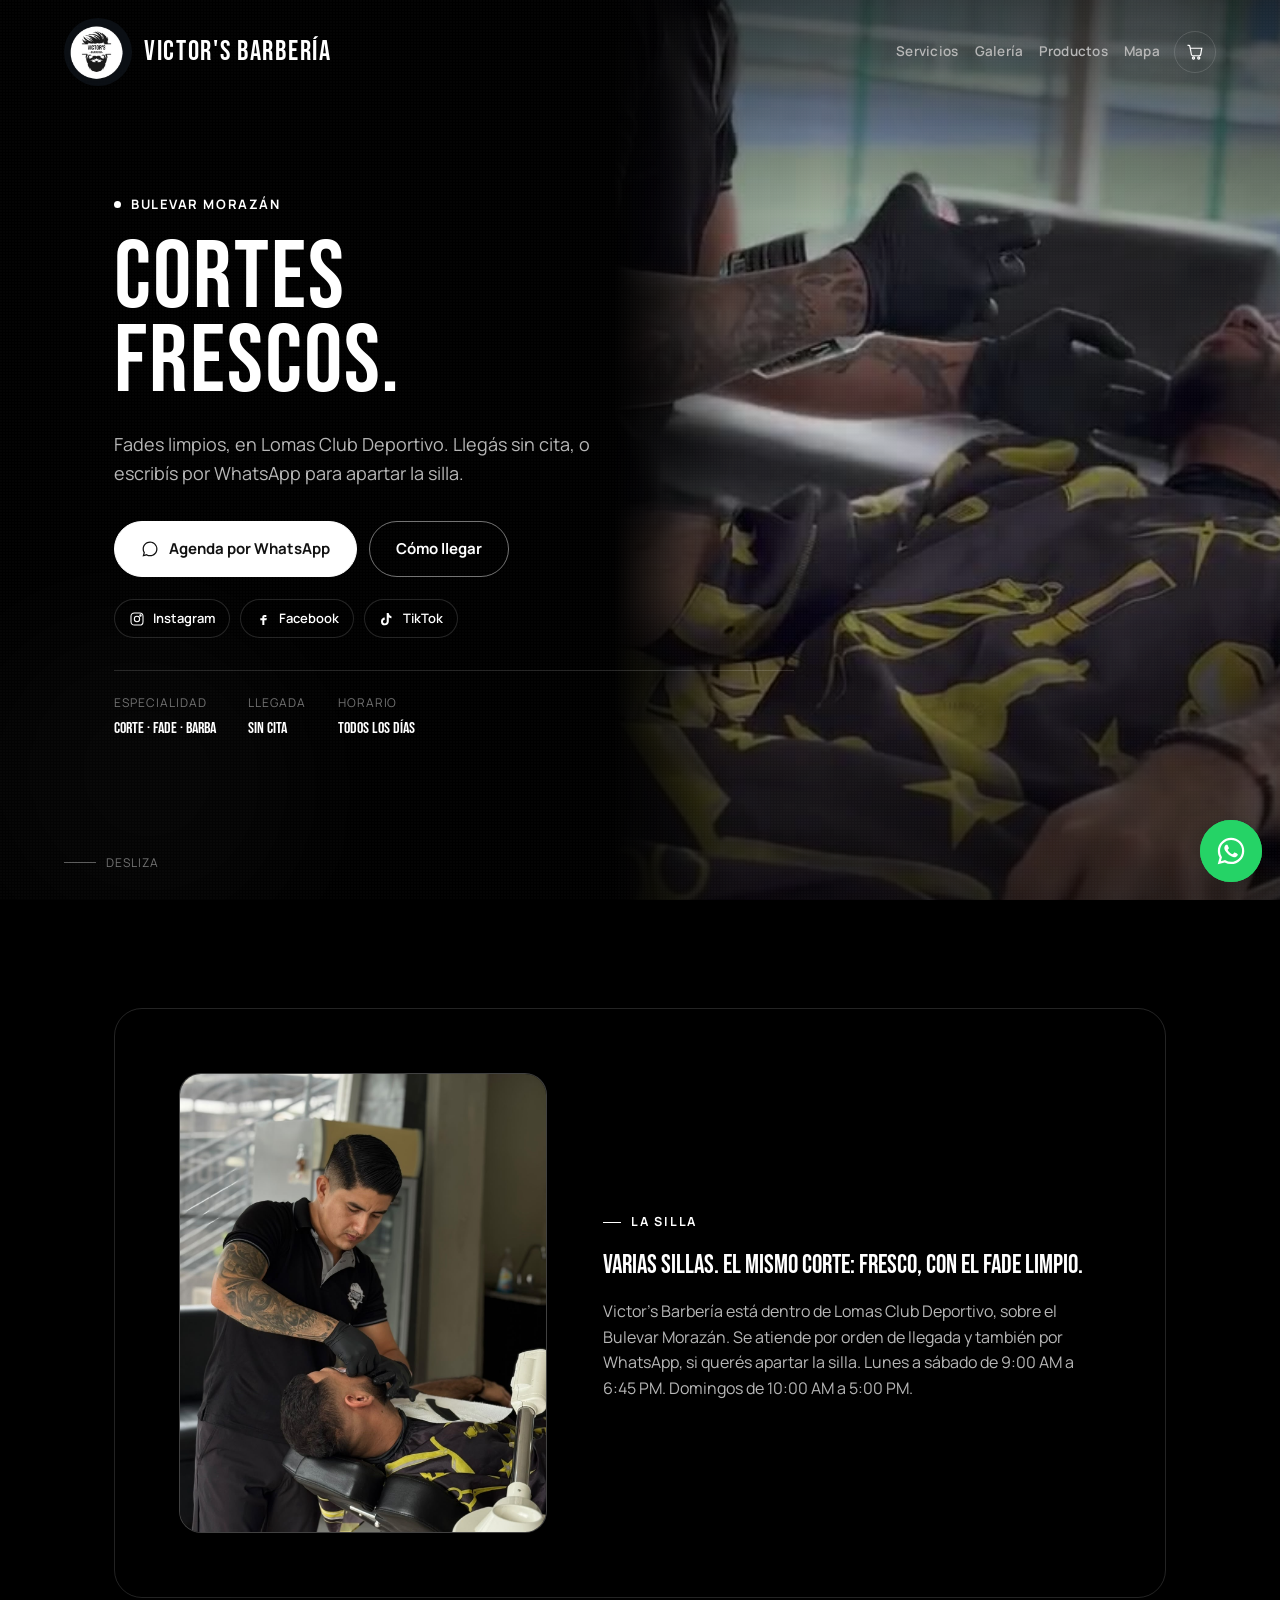
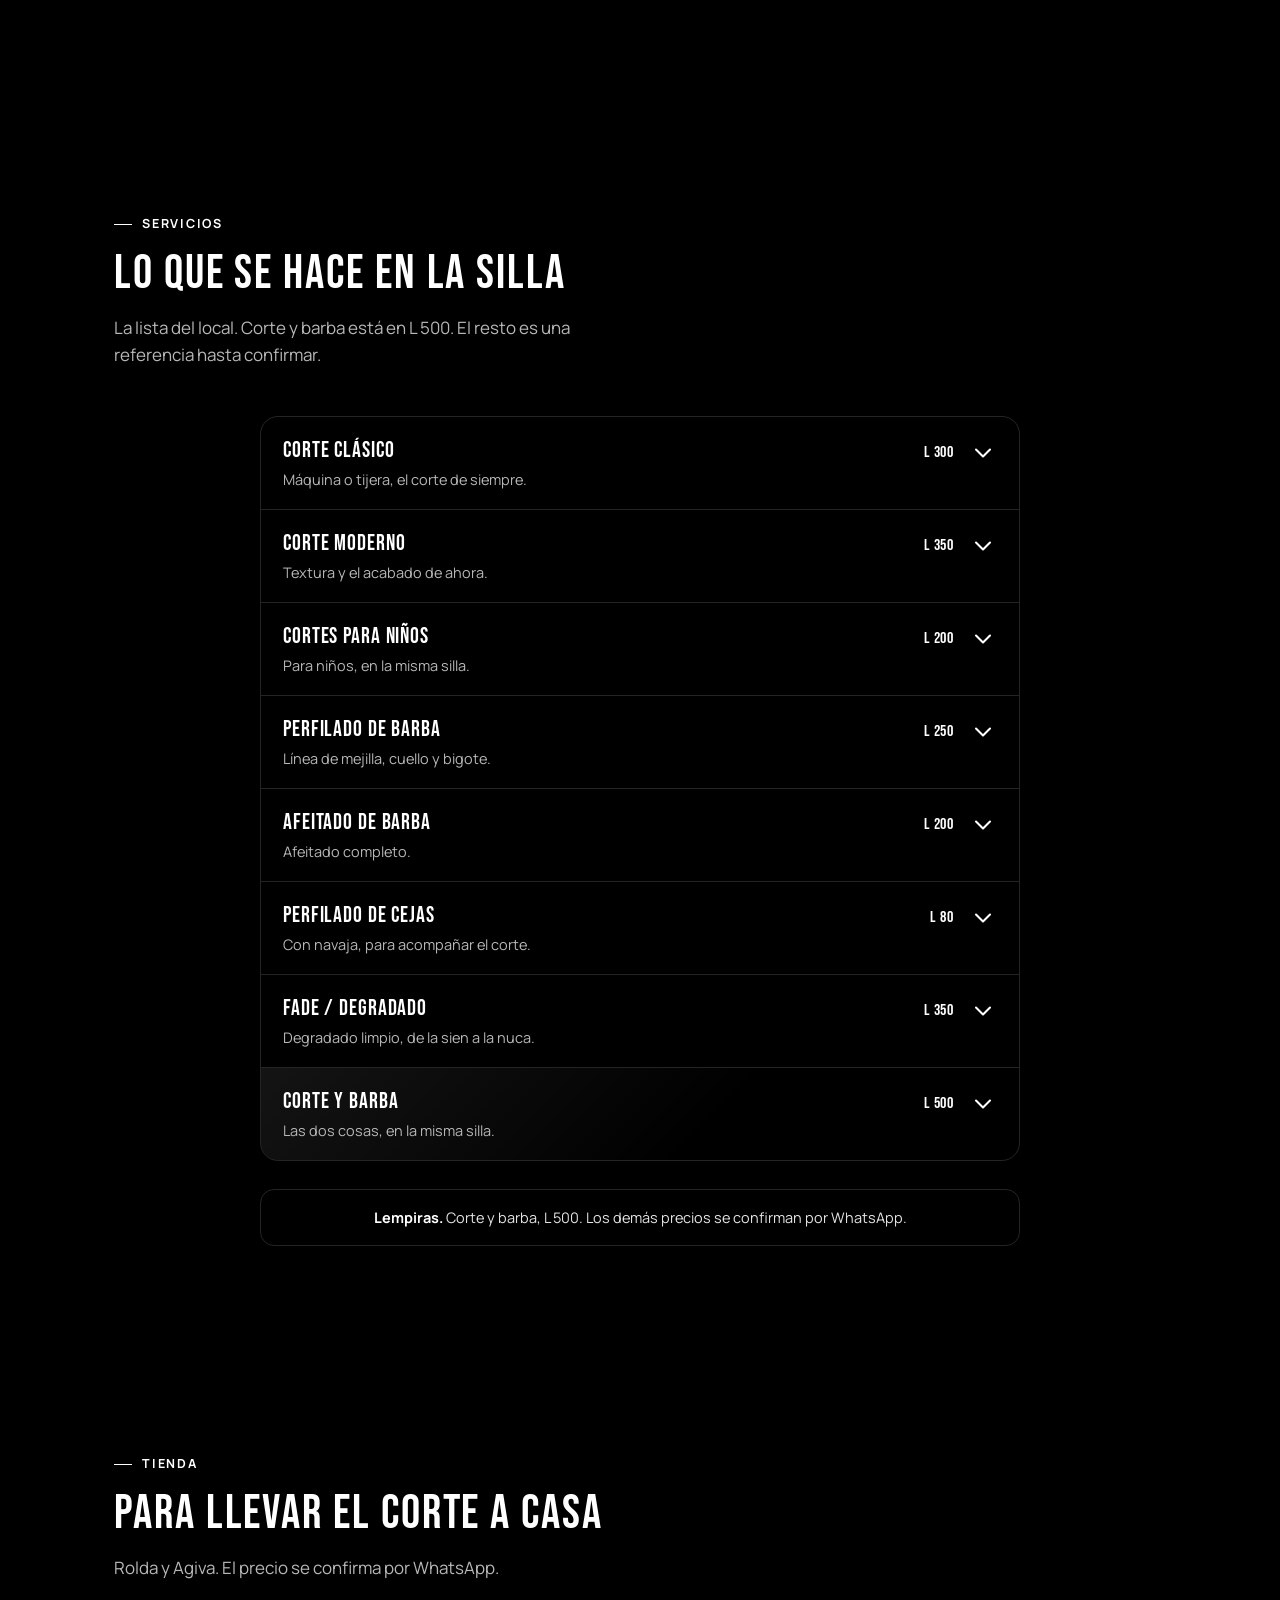
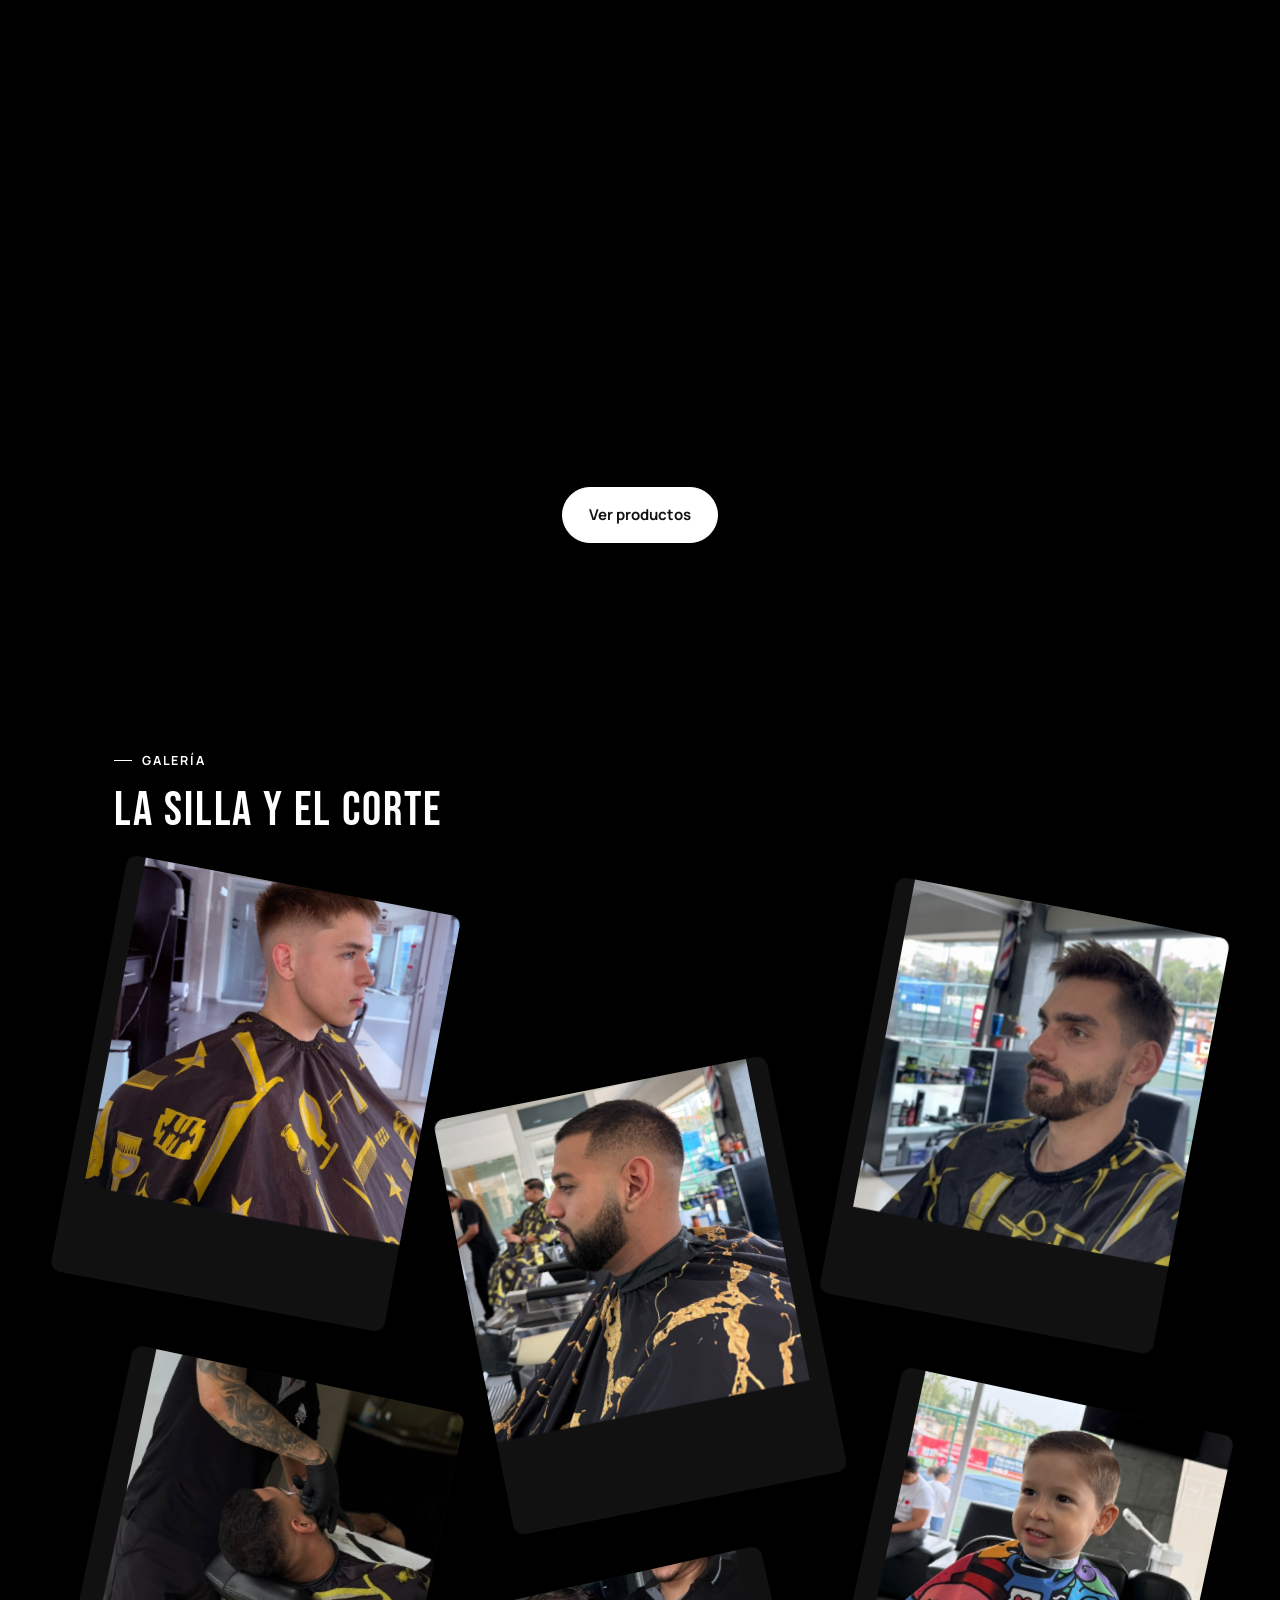
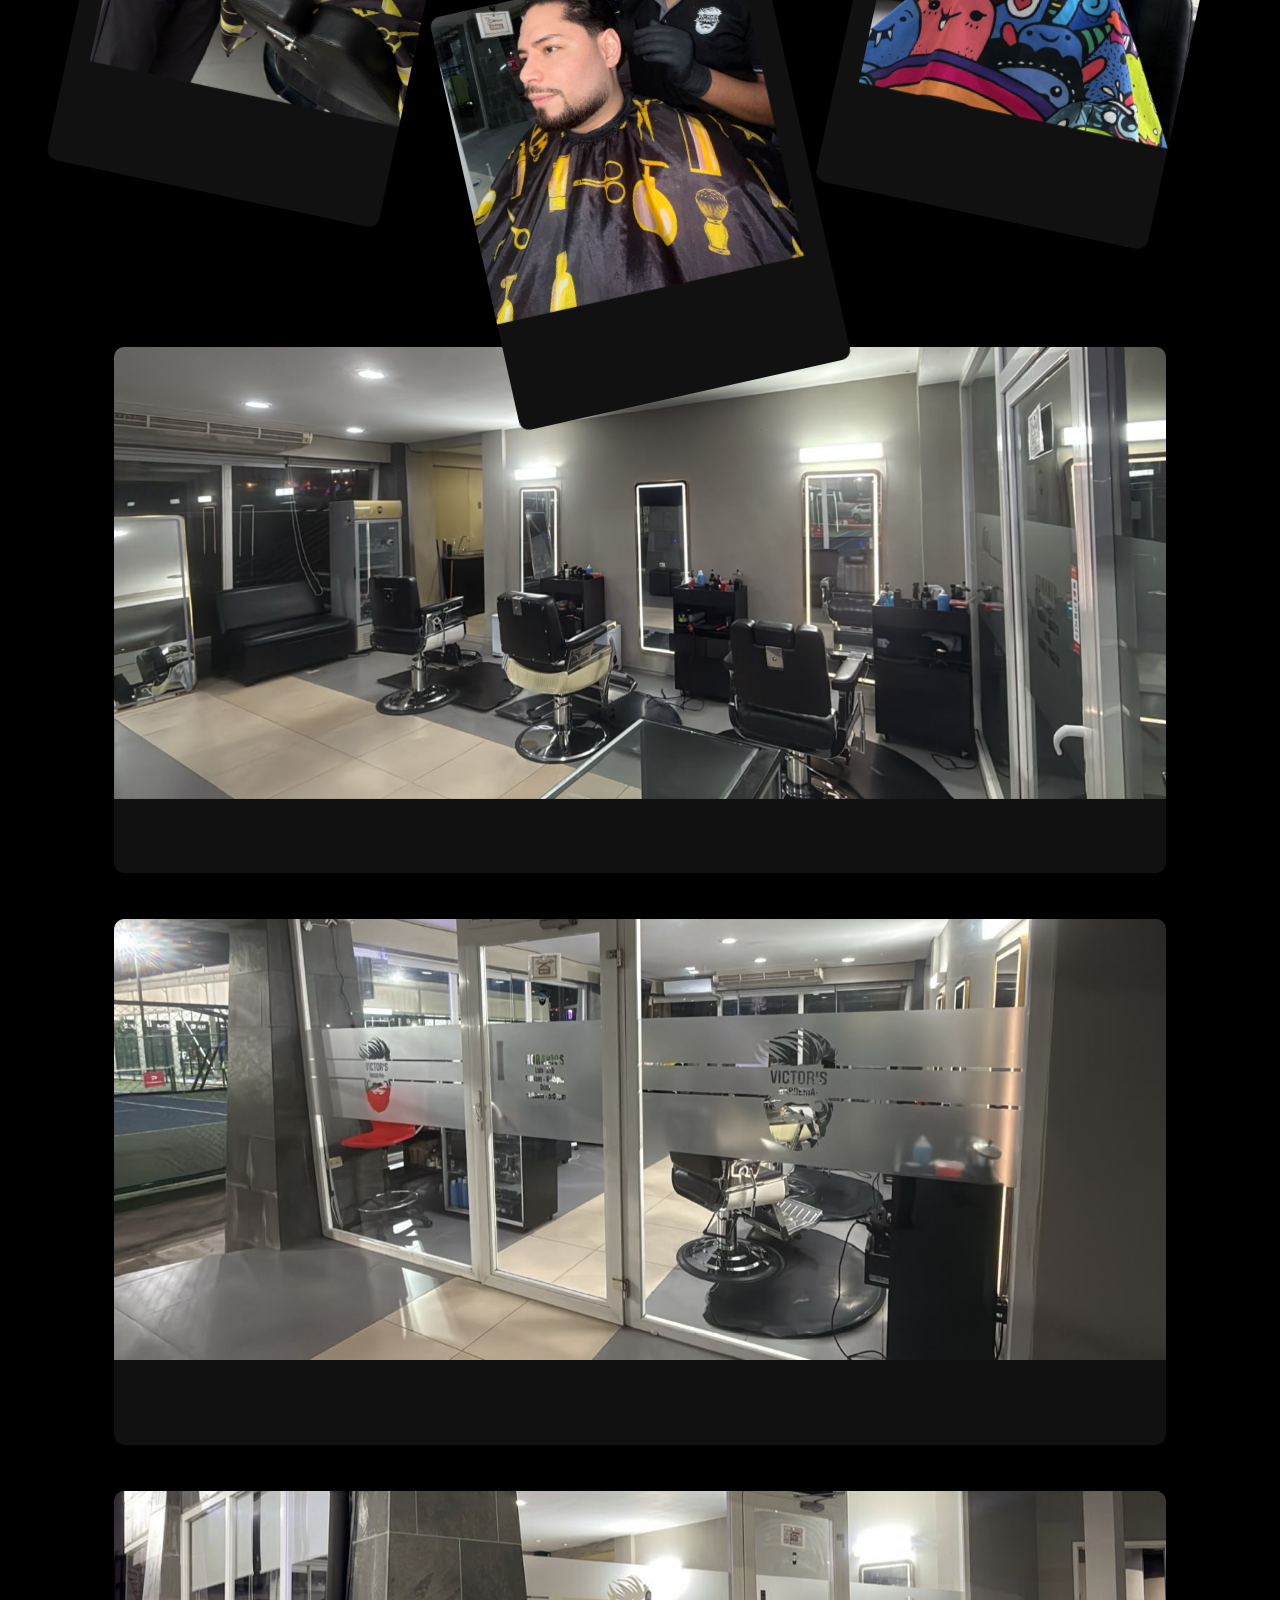
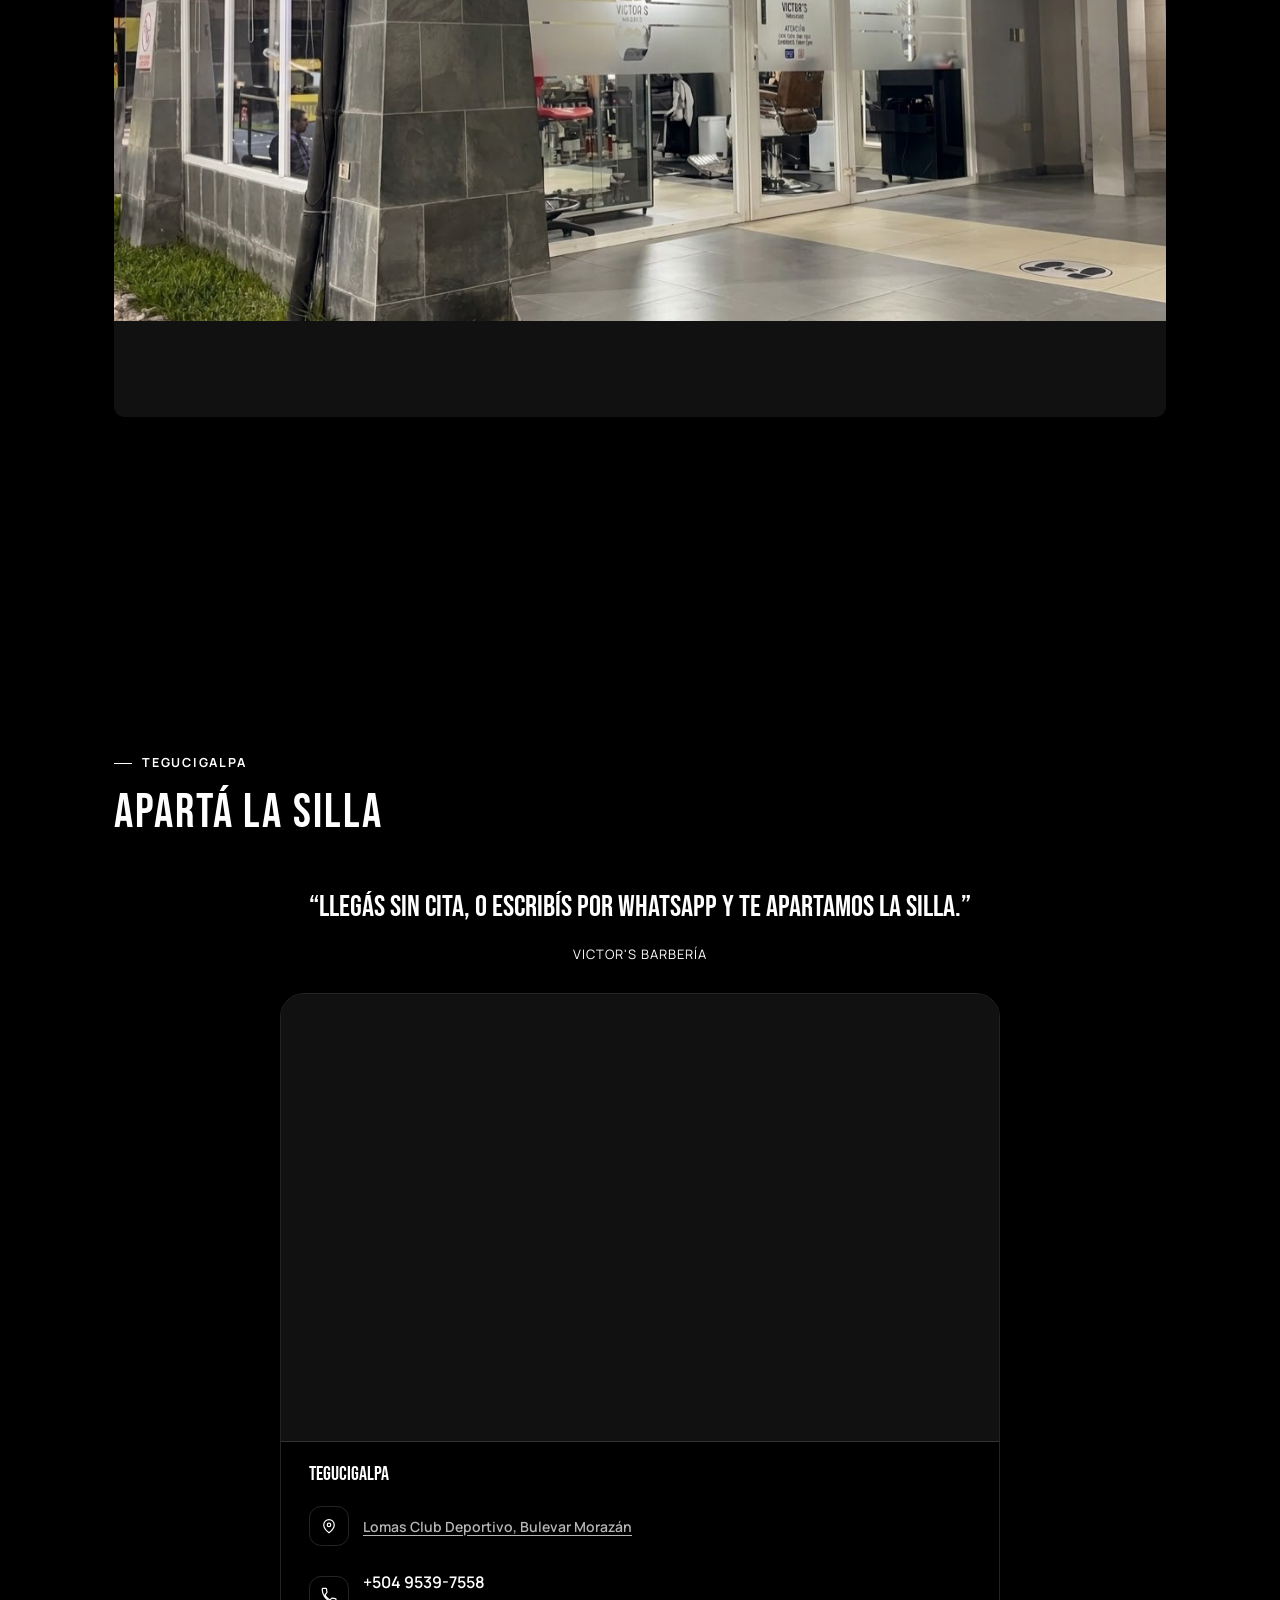
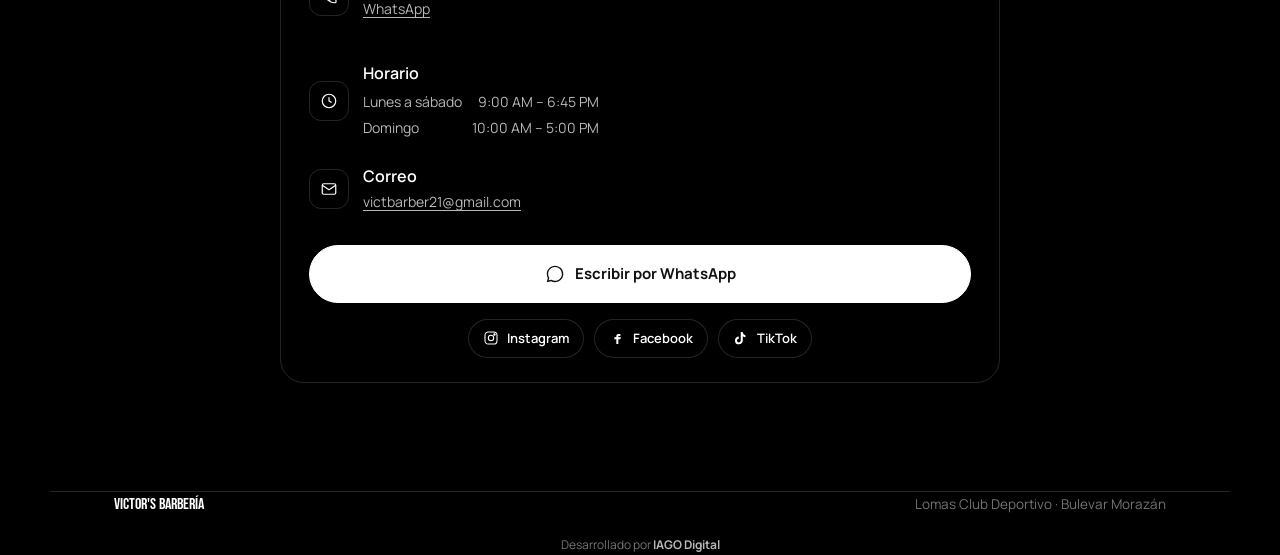
==== commit c6dae0bd: "Put the shop map inside the contact card. The embed sits at the top of the card, above the address, " ====
--- a/index.html
+++ b/index.html
@@ -186,13 +186,14 @@
         <div class="kicker" data-reveal>Tegucigalpa</div>
         <h2 data-reveal style="--delay:.05s">Apartá la silla</h2>
       </div>
-      <div class="maps-grid" id="maps-grid" data-reveal></div>
       <div class="contact-grid">
         <div class="quote-block" data-reveal>
           <p>“Llegás sin cita, o escribís por WhatsApp y te apartamos la silla.”</p>
           <div class="who">Victor's Barbería</div>
         </div>
         <div class="contact-card" data-reveal style="--delay:.08s">
+          <div class="contact-map" id="contact-map"></div>
+          <div class="contact-card-body">
           <div id="contact-locations"></div>
           <div class="contact-row">
             <div class="ic" aria-hidden="true"><svg viewBox="0 0 24 24" fill="none" stroke="currentColor" stroke-width="1.6"><circle cx="12" cy="12" r="9"/><path d="M12 7v5l3.5 2"/></svg></div>
@@ -213,6 +214,7 @@
             Escribir por WhatsApp
           </a>
           <div class="social-row" id="social-row"></div>
+          </div>
         </div>
       </div>
     </div>
@@ -275,16 +277,8 @@
     <div class="hours-line"><span>${esc(hour.day)}</span><span>${esc(hour.time)}</span></div>
   `).join("");
 
-  document.getElementById("maps-grid").innerHTML = `
-    <article class="map-card">
-      <div class="map-card-head">
-        <h3>${esc(location.address)}</h3>
-        <a class="maps-link" href="${esc(location.mapsUrl)}" target="_blank" rel="noopener">Ver mapa</a>
-      </div>
-      <div class="map-frame">
-        <iframe title="Mapa de Victor's Barbería" src="${esc(location.mapsEmbedUrl)}" loading="lazy" referrerpolicy="no-referrer-when-downgrade"></iframe>
-      </div>
-    </article>
+  document.getElementById("contact-map").innerHTML = `
+    <iframe title="Mapa de Victor's Barbería en Lomas Club Deportivo" src="${esc(location.mapsEmbedUrl)}" loading="lazy" referrerpolicy="no-referrer-when-downgrade"></iframe>
   `;
 
   document.getElementById("contact-locations").innerHTML = `
--- a/styles.css
+++ b/styles.css
@@ -188,11 +188,14 @@
     position:absolute; inset:0; z-index:0;
   }
   .hero-video{
-    position:absolute; inset:0;
-    width:100%; height:100%;
+    position:absolute;
+    left:0; right:0;
+    top:-54%;
+    width:100%;
+    height:170%;
     object-fit:cover;
-    object-position:center 30%;
-    background:#000 url("images/hero/poster.jpg") center 30% / cover no-repeat;
+    object-position:center 48%;
+    background:#000 url("images/hero/poster.jpg") center 55% / cover no-repeat;
   }
   .hero-media-overlay{
     position:absolute; inset:0; z-index:1;
@@ -204,10 +207,12 @@
   @media (min-width: 901px){
     .hero-video{
       left:auto;
-      width:min(46vw, 620px);
-      object-position:center 8%;
-      -webkit-mask-image:linear-gradient(to right, transparent 0%, #000 16%, #000 100%);
-      mask-image:linear-gradient(to right, transparent 0%, #000 16%, #000 100%);
+      top:-64%;
+      width:min(52vw, 700px);
+      height:180%;
+      object-position:center 55%;
+      -webkit-mask-image:linear-gradient(to right, transparent 0%, #000 18%, #000 100%);
+      mask-image:linear-gradient(to right, transparent 0%, #000 18%, #000 100%);
     }
   }
   .hero-field{
@@ -552,30 +557,17 @@
     font-size:22px; line-height:1;
   }
 
-  .maps-grid{
-    display:grid;
-    grid-template-columns:1fr;
-    gap:18px;
-    margin-bottom:36px;
-  }
-  .map-card{
-    border:1px solid var(--line);
-    border-radius:20px;
-    overflow:hidden;
-    background:#0A0A0A;
-  }
-  .map-card-head{
-    display:flex; align-items:baseline; justify-content:space-between; gap:12px;
-    padding:16px 18px 12px;
-  }
-  .map-card-head{ align-items:flex-end; flex-wrap:wrap; }
-  .map-card-head h3{ font-size:28px; line-height:0.95; letter-spacing:0.03em; }
-  .maps-link{
-    font-size:13px; font-weight:700; color:var(--gold);
-    text-decoration:underline; text-underline-offset:3px;
-  }
-  .map-frame{ position:relative; aspect-ratio:16/11; background:#111; }
-  .map-frame iframe{ position:absolute; inset:0; width:100%; height:100%; border:0; }
+  .contact-map{
+    position:relative;
+    aspect-ratio:16/10;
+    background:#111;
+    border-bottom:1px solid var(--line);
+  }
+  .contact-map iframe{
+    position:absolute; inset:0;
+    width:100%; height:100%;
+    border:0;
+  }
 
   .contact-grid{
     display:grid;
@@ -601,8 +593,10 @@
   .contact-card{
     border:1px solid var(--line);
     border-radius:24px;
-    padding:28px 28px 24px;
-  }
+    padding:0;
+    overflow:hidden;
+  }
+  .contact-card-body{ padding:8px 28px 24px; }
   .location-block{ padding-bottom:8px; margin-bottom:8px; border-bottom:1px solid var(--line); }
   .location-block:last-of-type{ border-bottom:none; }
   .location-block-name{
@@ -928,7 +922,9 @@
   }
 
   @media (max-width: 900px){
-    .about-grid, .maps-grid, .testimonials-grid{ grid-template-columns:1fr; }
+    .about-grid, .testimonials-grid{ grid-template-columns:1fr; }
+    .contact-card-body{ padding:8px 18px 22px; }
+    .contact-map{ aspect-ratio:4/3; }
     .gallery-grid{ grid-template-columns:1fr 1fr; padding:36px 0 64px; }
     .gallery-tile.is-wide{ grid-column:1 / -1; aspect-ratio:16/9; margin-top:16px; }
     .gallery-tile:not(.is-wide):nth-child(2n){ margin-top:28px; }
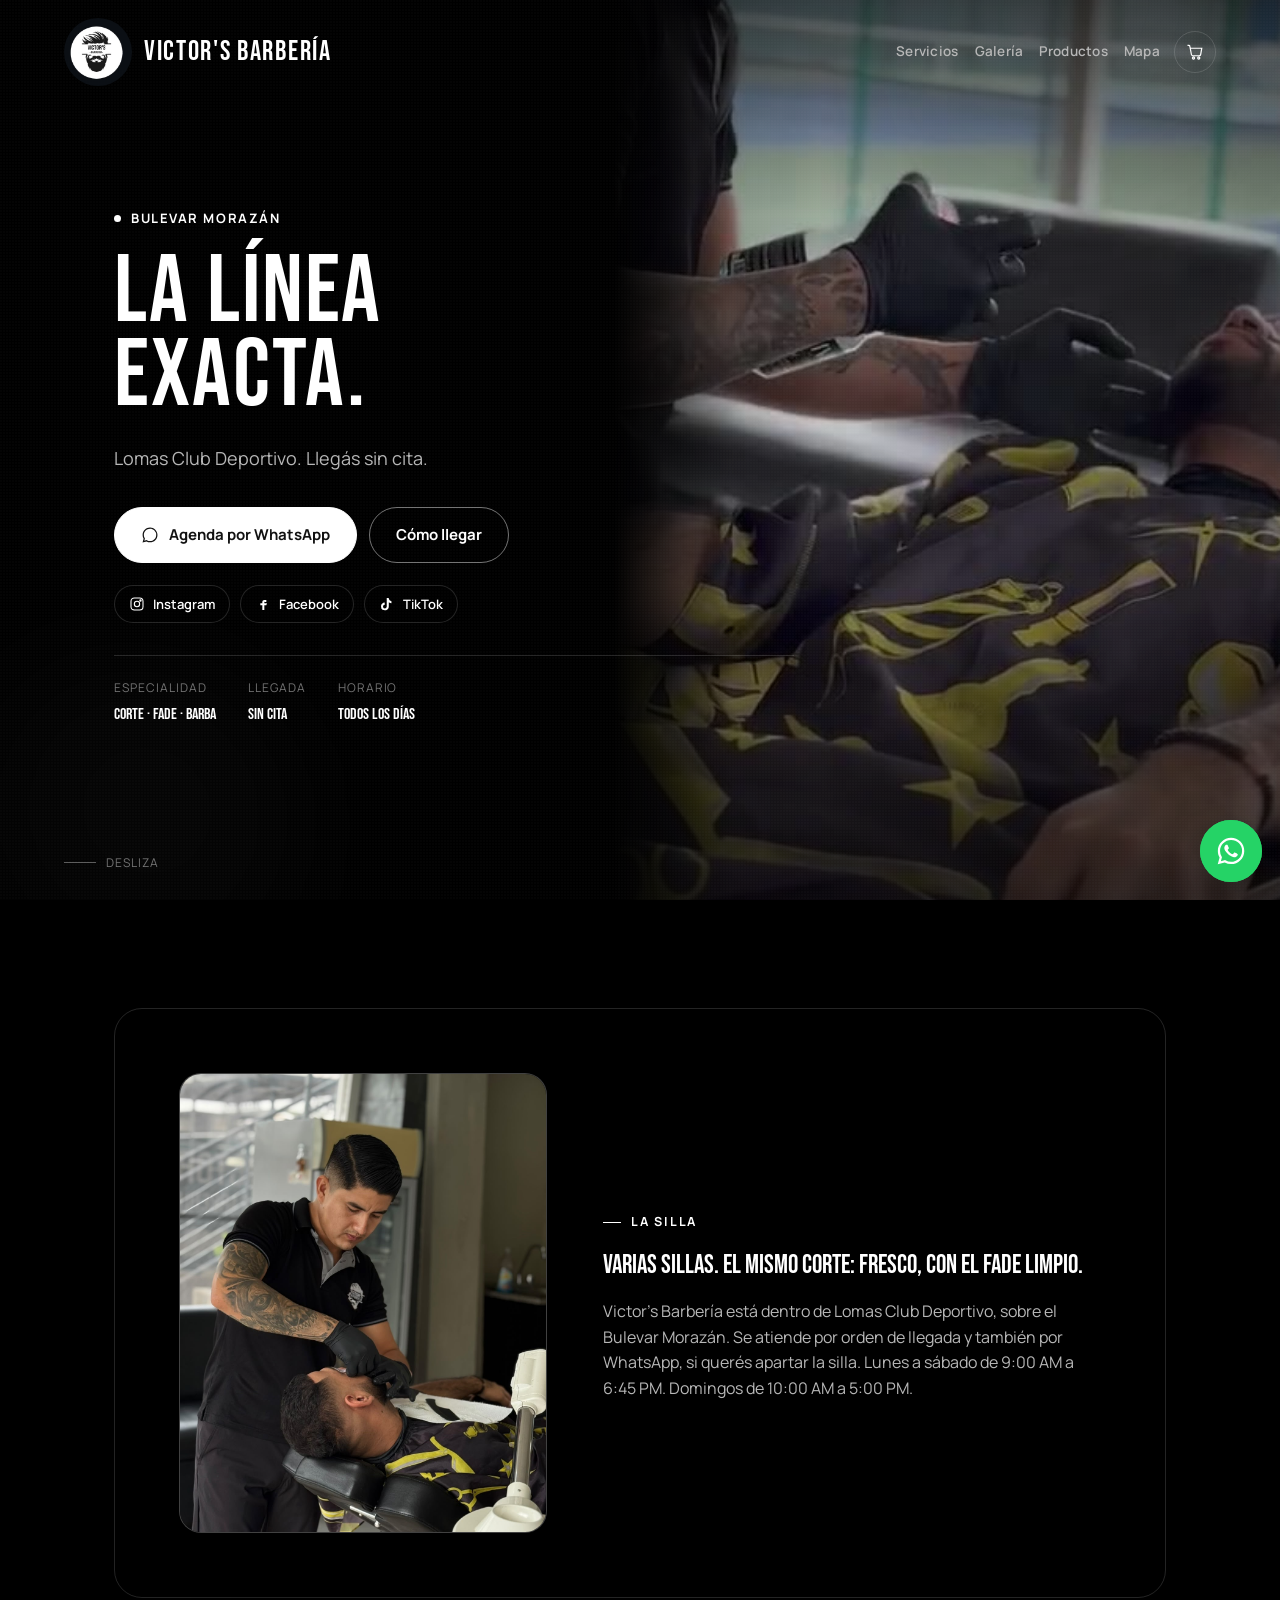
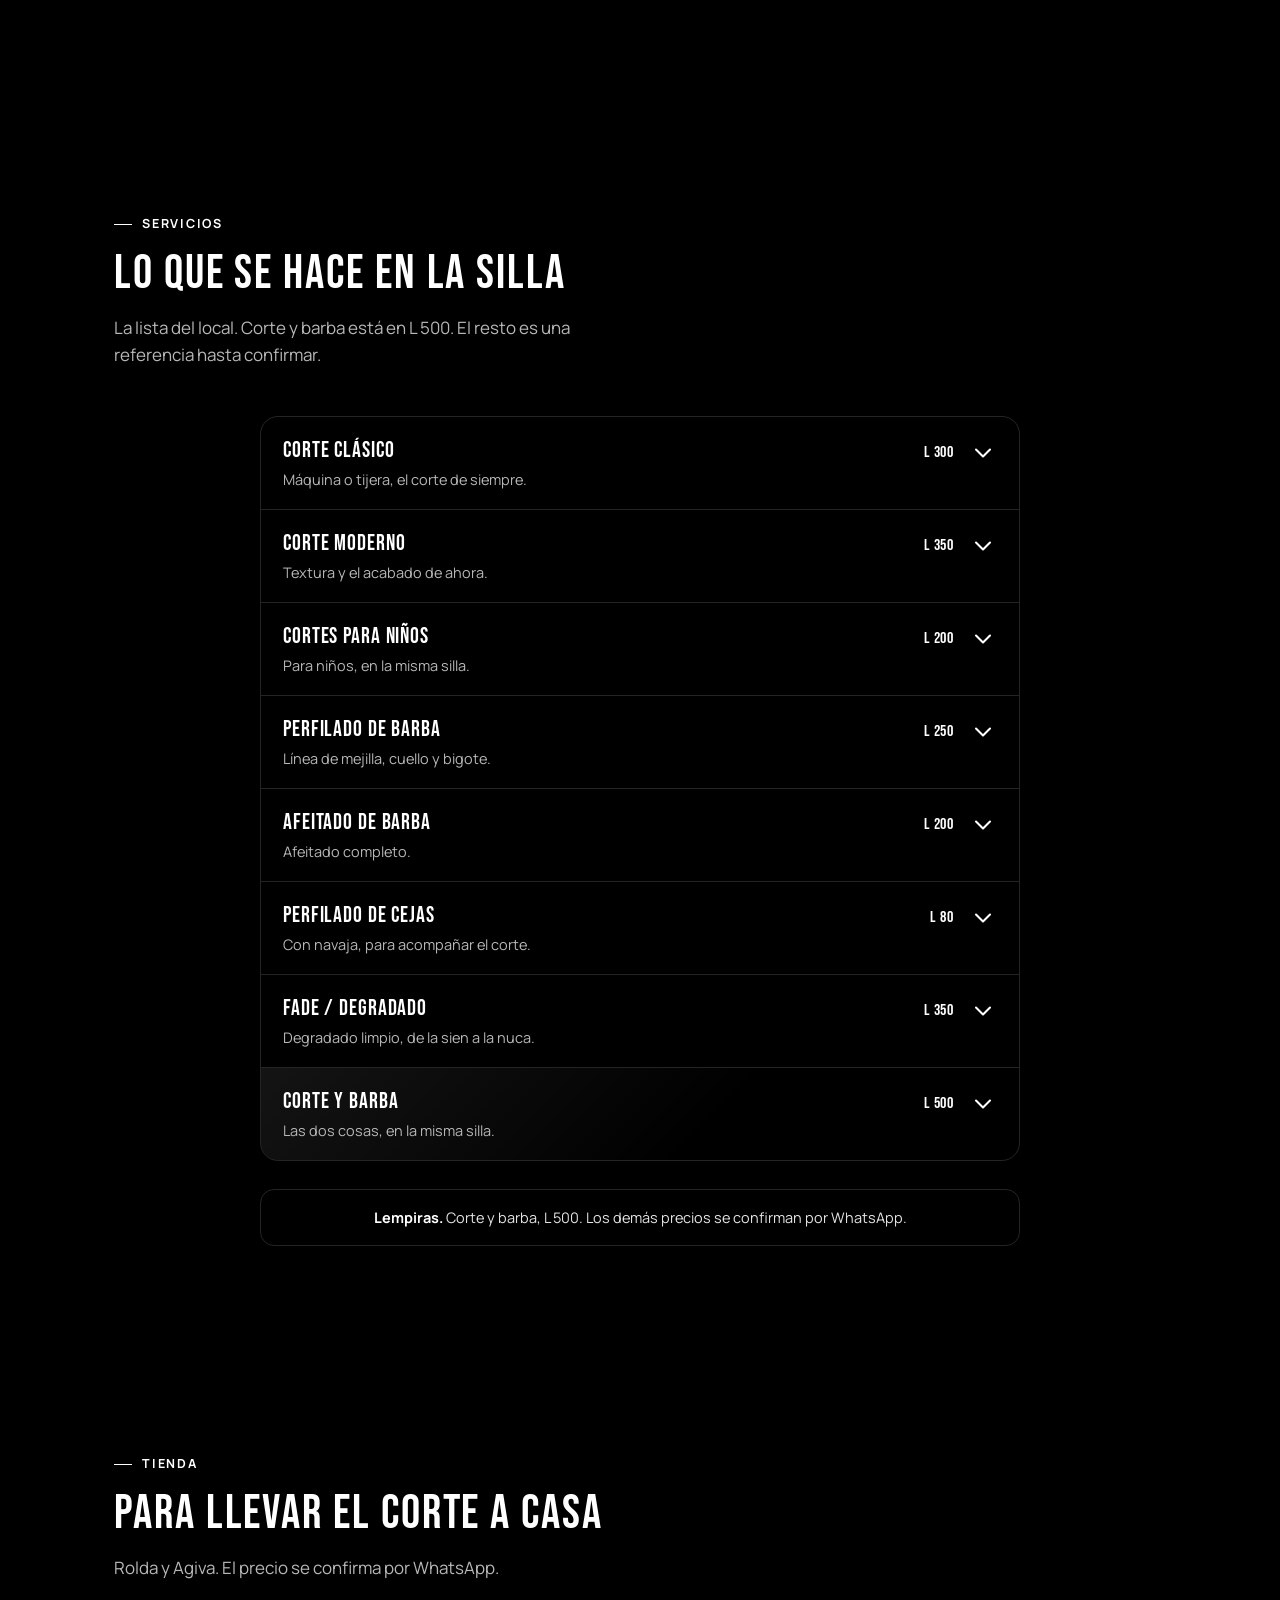
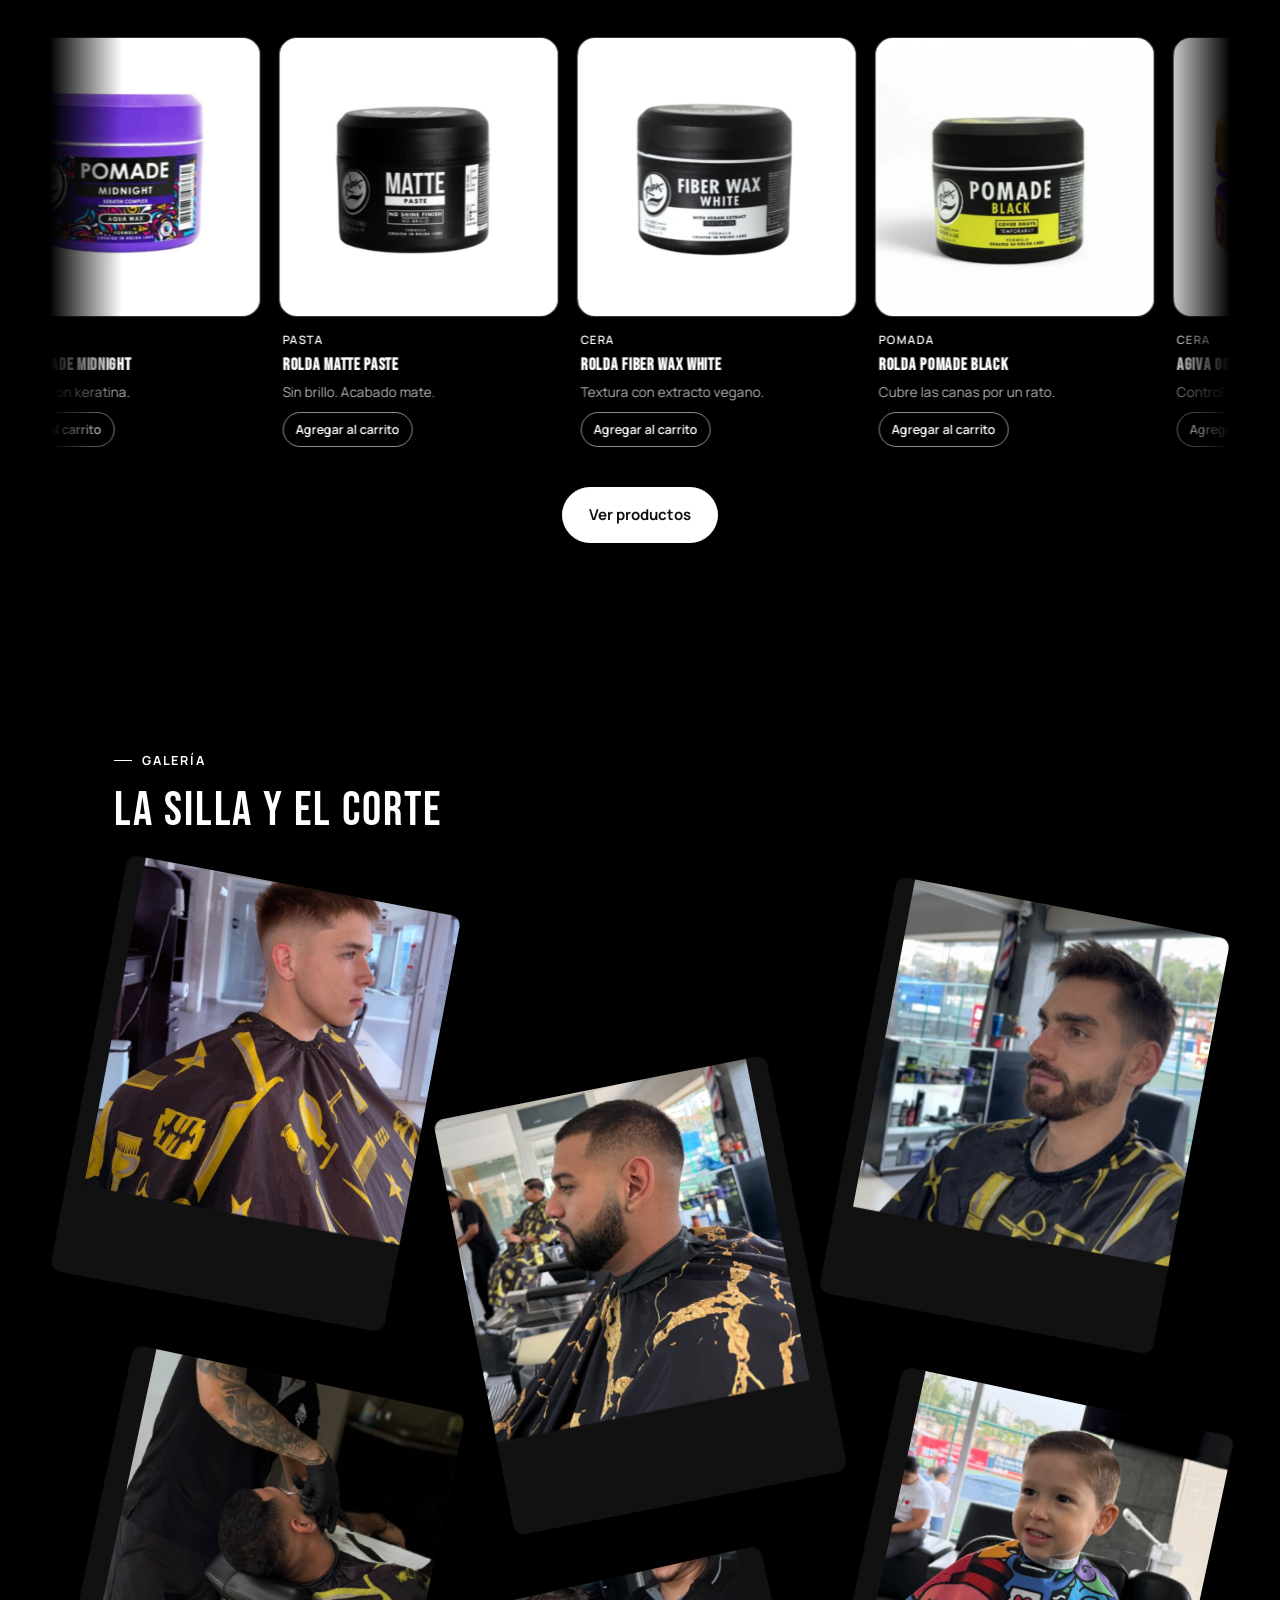
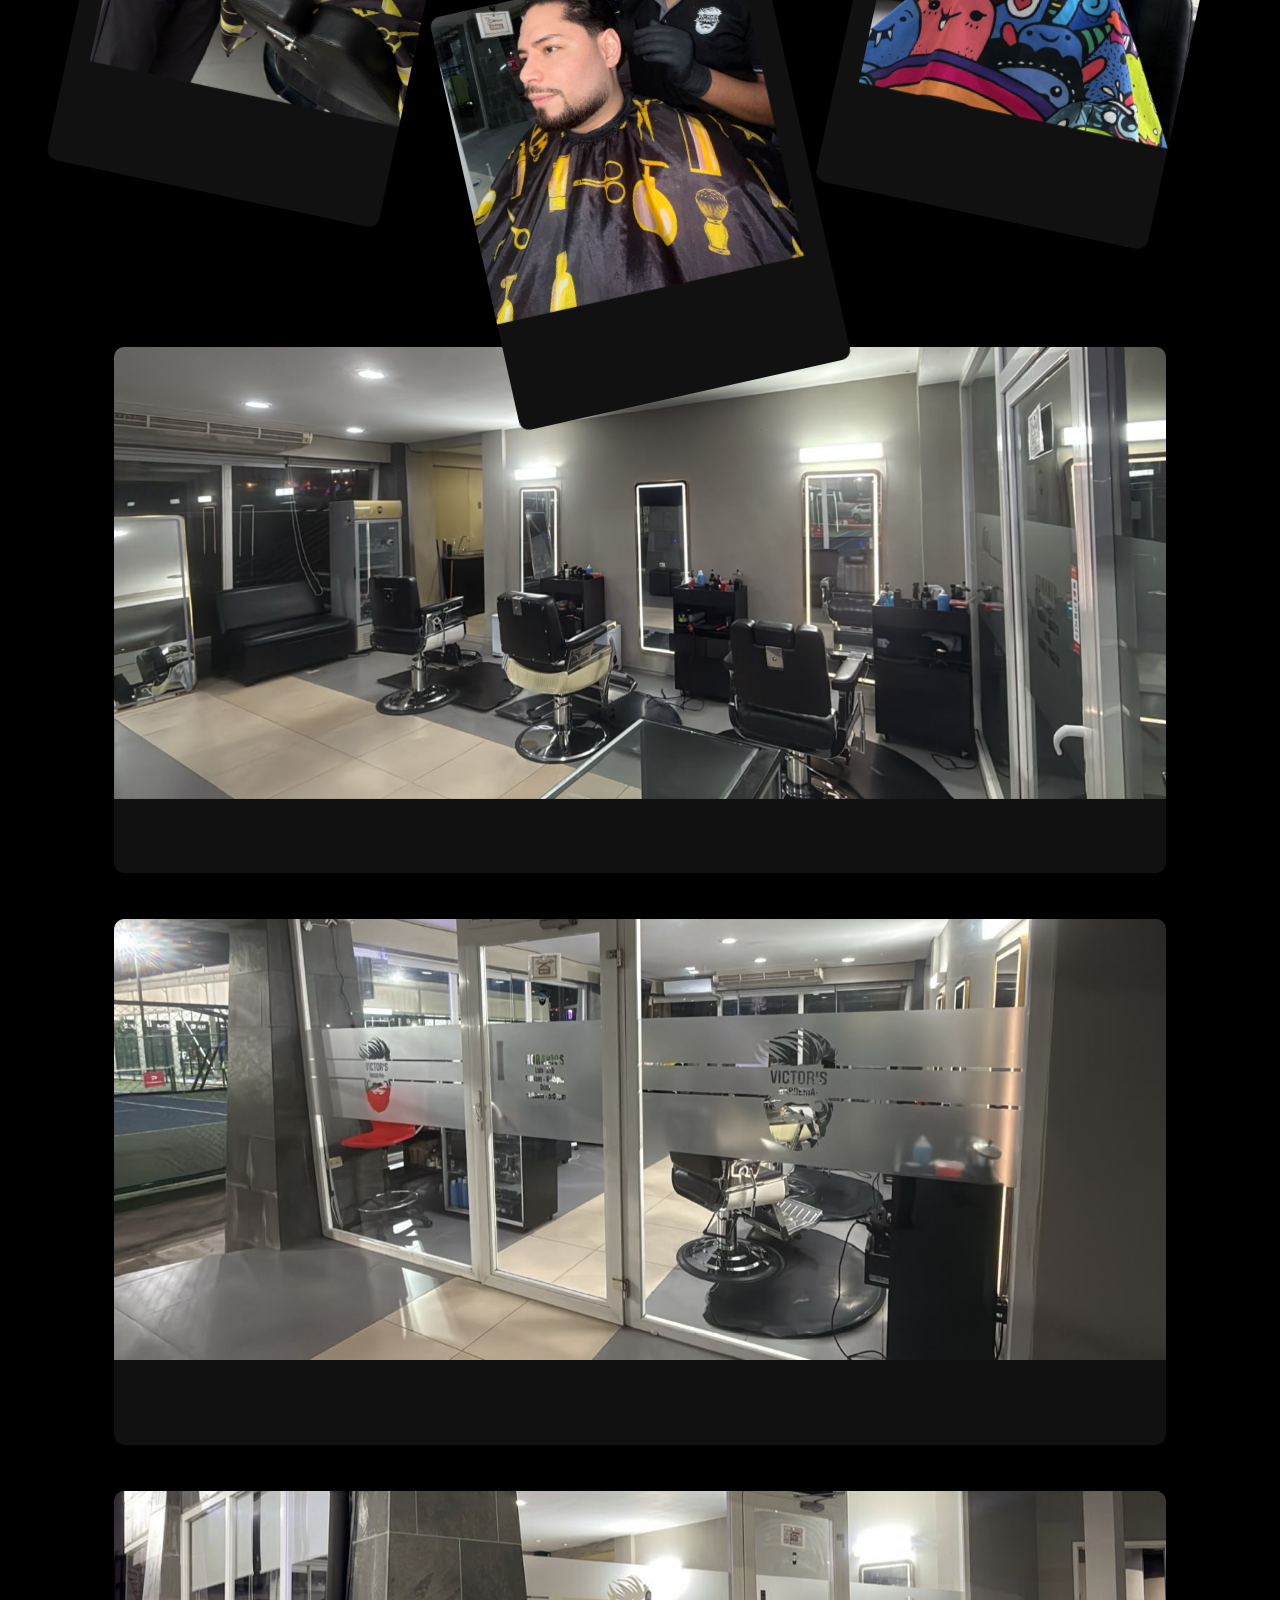
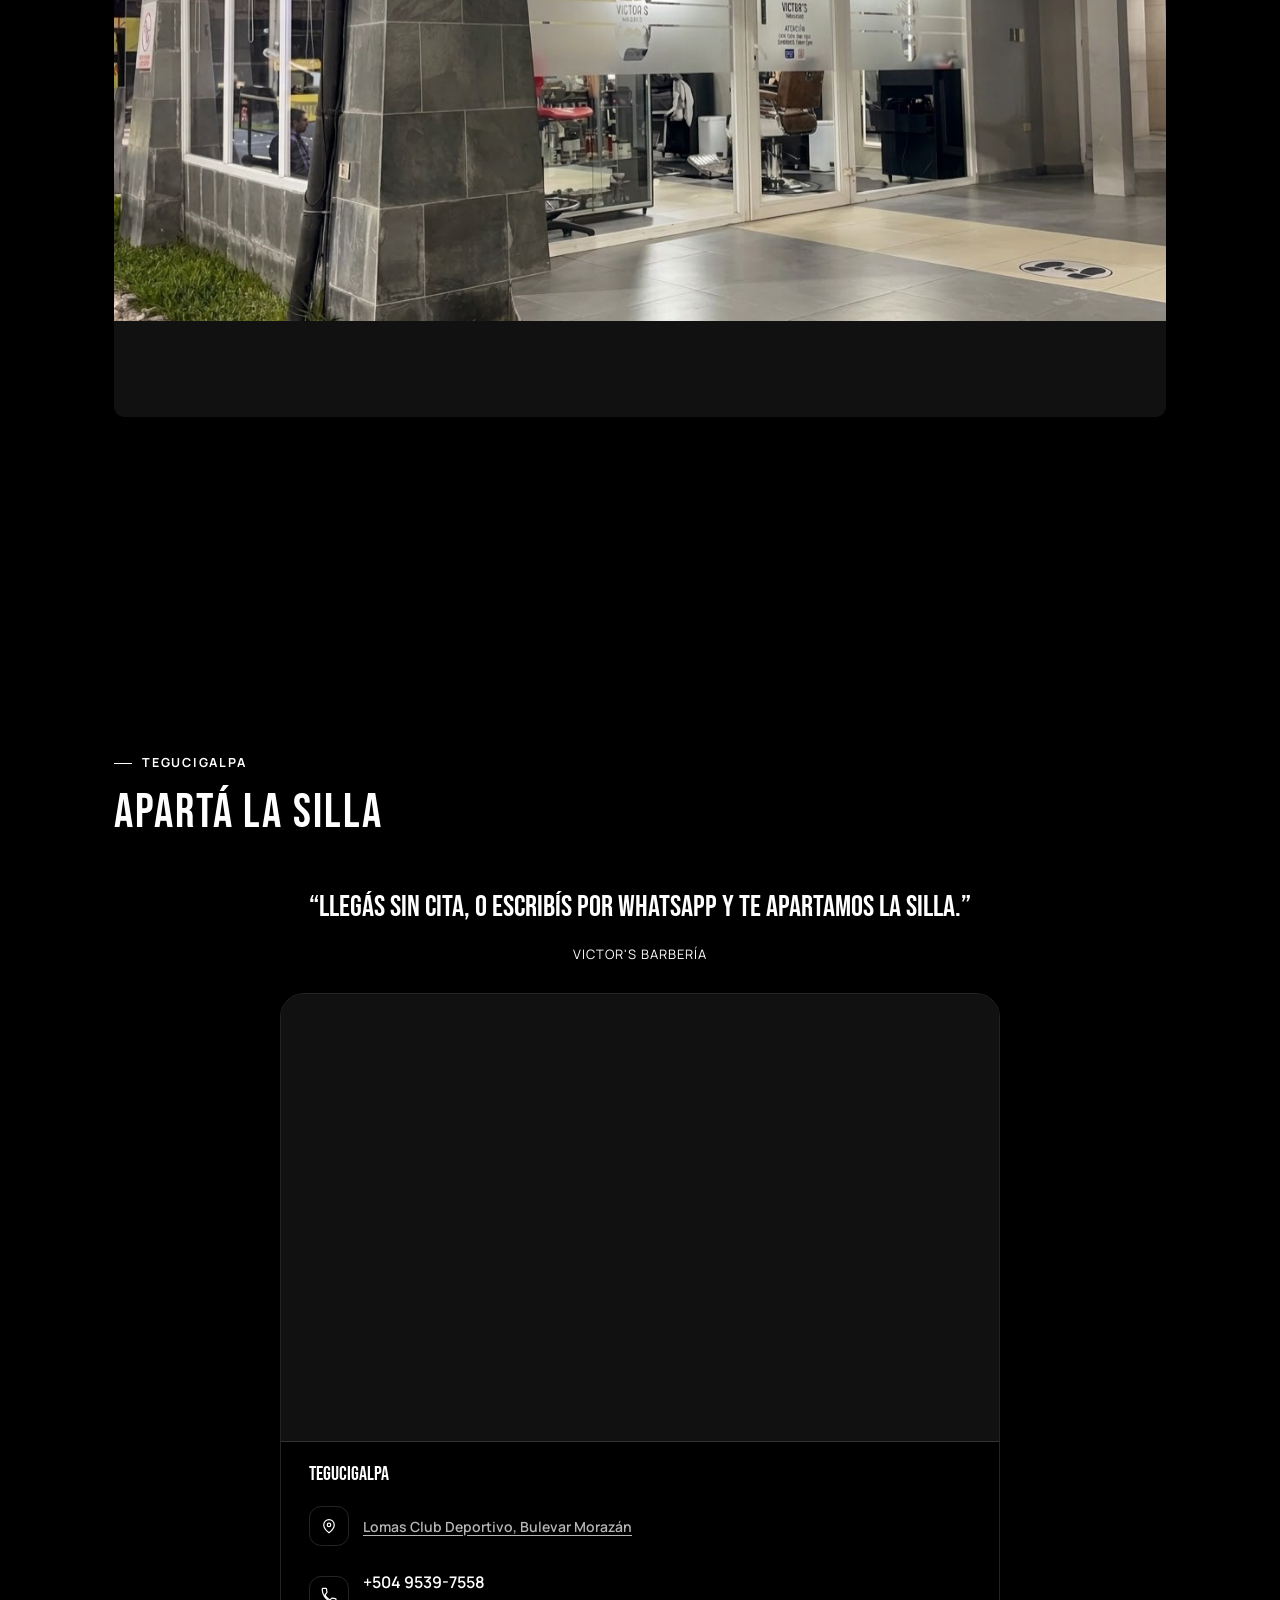
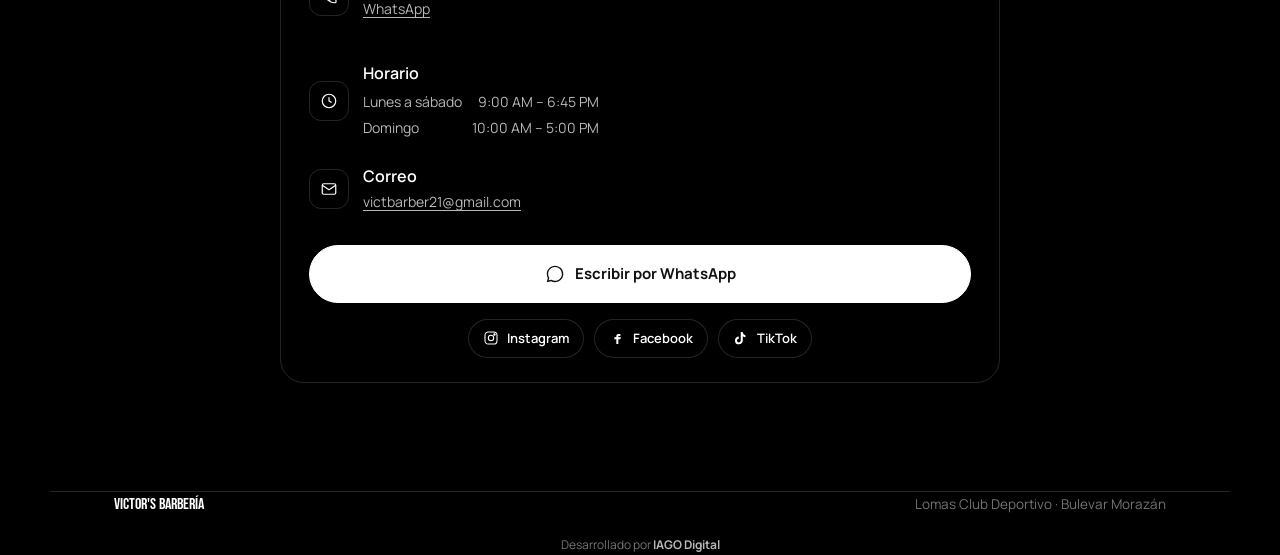
==== commit e03a1c77: "Give the hero a sharper headline. La línea exacta replaces Cortes frescos, and the line under it onl" ====
--- a/index.html
+++ b/index.html
@@ -4,11 +4,11 @@
 <meta charset="UTF-8">
 <meta name="viewport" content="width=device-width, initial-scale=1.0, viewport-fit=cover">
 <title>Victor's Barbería · Tegucigalpa</title>
-<meta name="description" content="Cortes frescos y fades limpios en Lomas Club Deportivo, Bulevar Morazán. Sin cita, o por WhatsApp.">
+<meta name="description" content="La línea exacta, en Lomas Club Deportivo, Bulevar Morazán. Llegás sin cita, o por WhatsApp.">
 <meta name="theme-color" content="#000000">
 <link rel="icon" href="images/logo.jpg" type="image/jpeg">
 <meta property="og:title" content="Victor's Barbería">
-<meta property="og:description" content="Cortes frescos y fades limpios. Lomas Club Deportivo, Bulevar Morazán, Tegucigalpa.">
+<meta property="og:description" content="La línea exacta. Lomas Club Deportivo, Bulevar Morazán, Tegucigalpa.">
 <meta property="og:image" content="images/gallery/fachada.jpg">
 <meta property="og:type" content="website">
 <link rel="preconnect" href="https://fonts.googleapis.com">
@@ -91,9 +91,9 @@
         <span class="eyebrow-dot"></span>
         <span>Bulevar Morazán</span>
       </div>
-      <h1 data-reveal style="--delay:.1s">Cortes frescos.</h1>
+      <h1 data-reveal style="--delay:.1s">La línea exacta.</h1>
       <p class="hero-desc" data-reveal style="--delay:.2s">
-        Fades limpios, en Lomas Club Deportivo. Llegás sin cita, o escribís por WhatsApp para apartar la silla.
+        Lomas Club Deportivo. Llegás sin cita.
       </p>
       <div class="hero-actions" data-reveal style="--delay:.3s">
         <a class="btn btn-primary" id="hero-whatsapp" href="https://wa.me/50495397558?text=Hola%2C%20quiero%20apartar%20una%20silla%20en%20Victor%27s%20Barber%C3%ADa" target="_blank" rel="noopener">
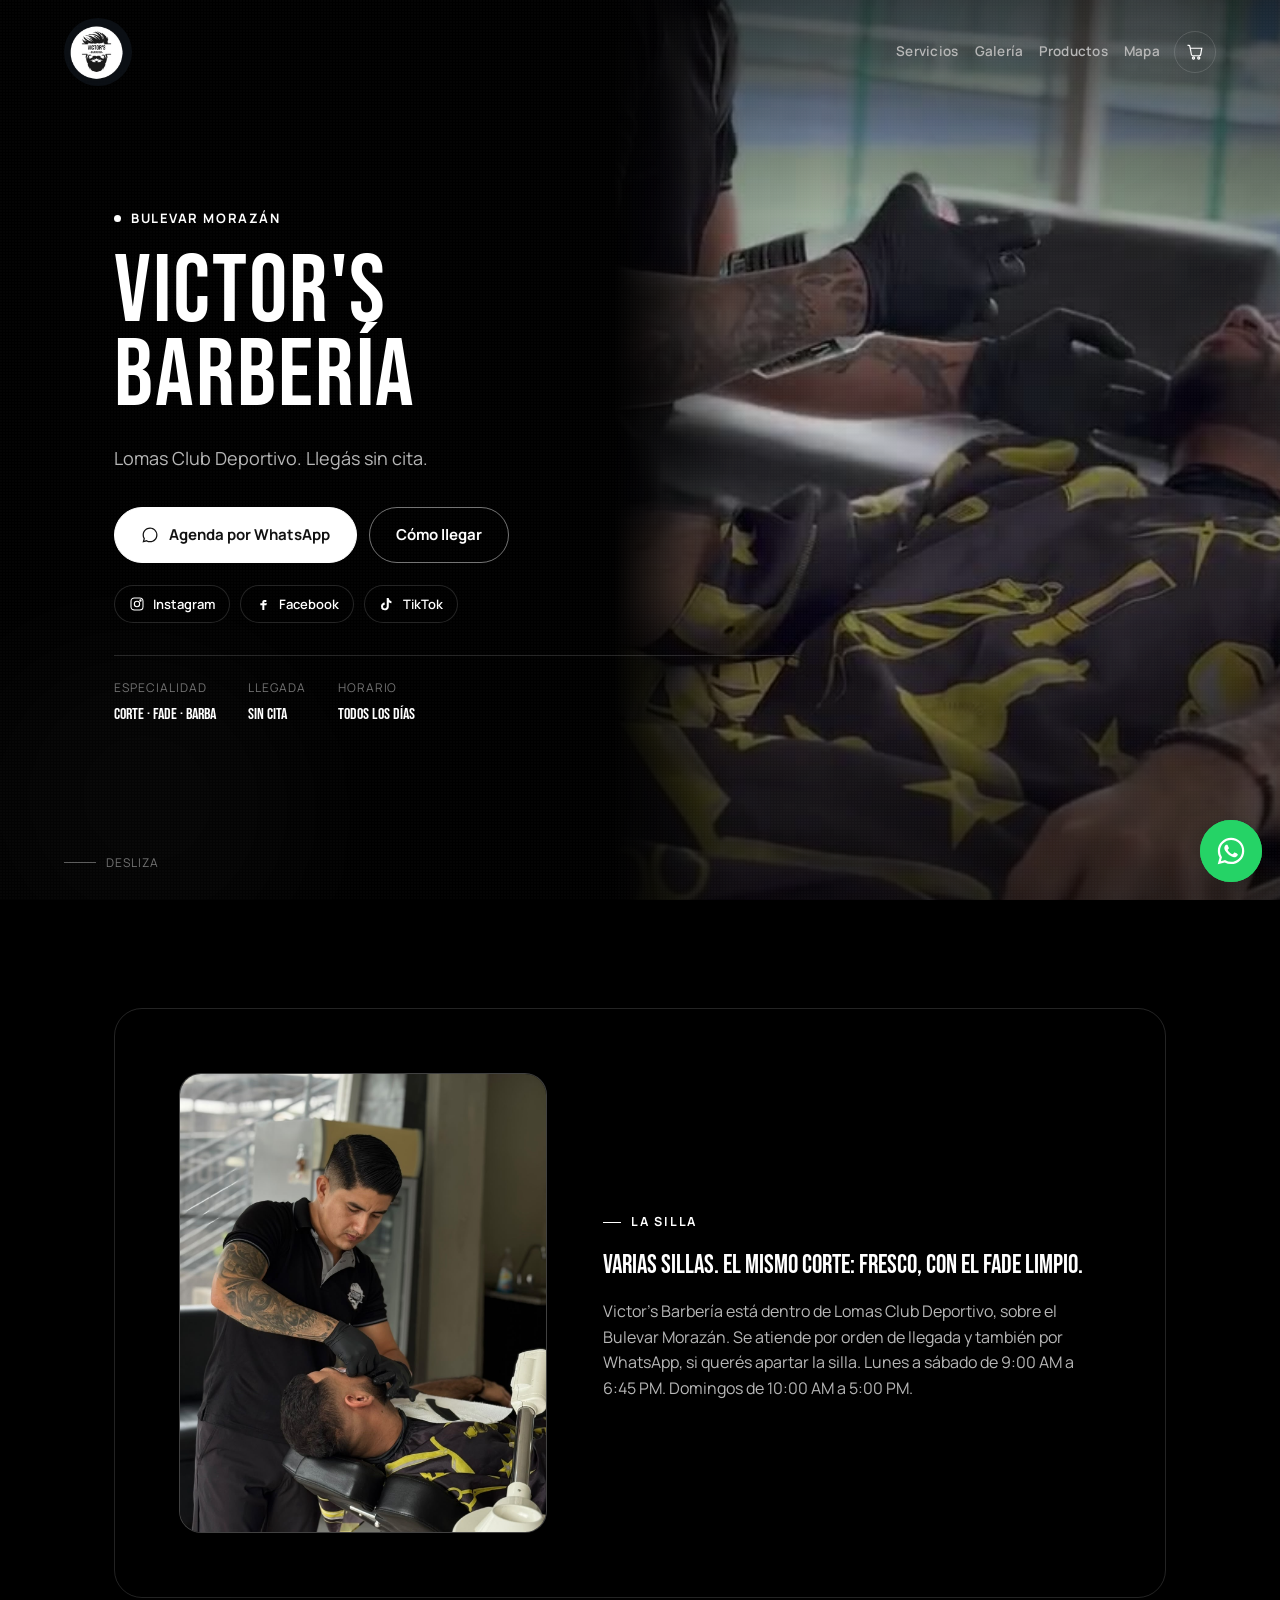
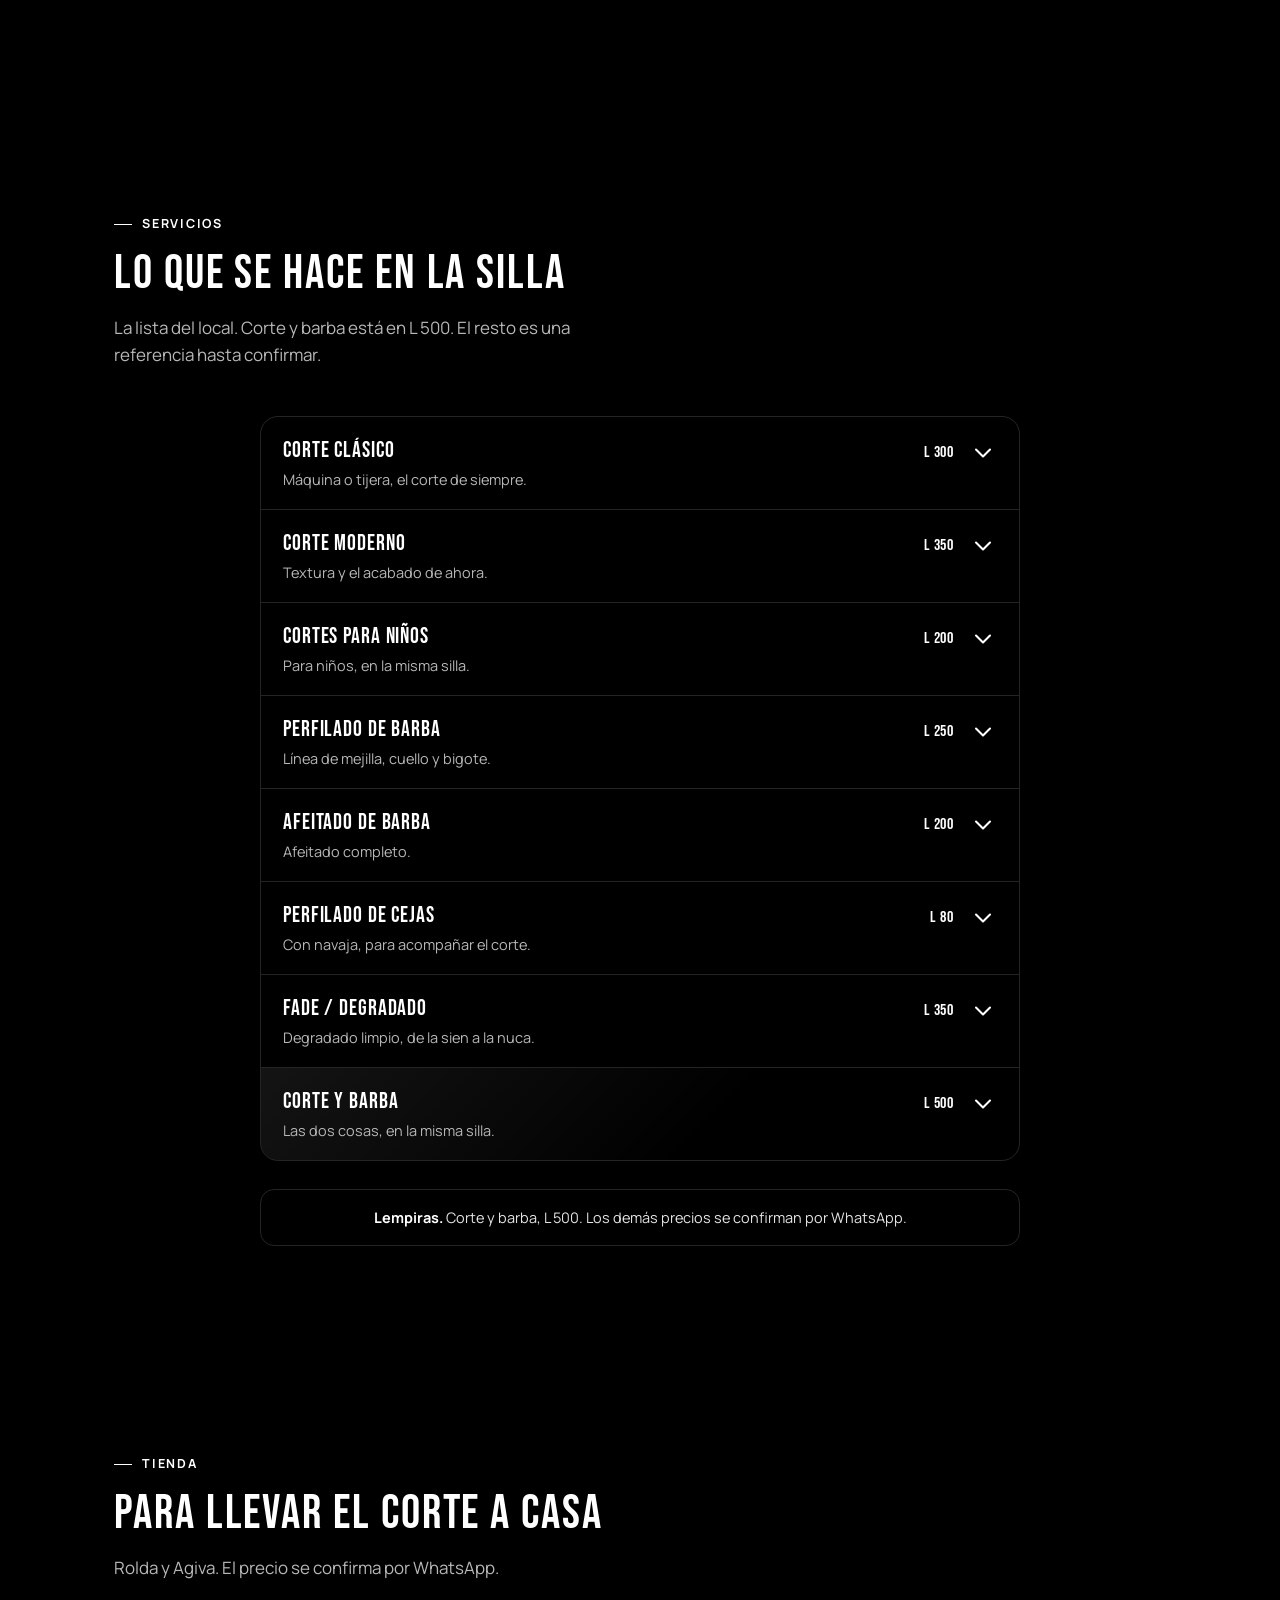
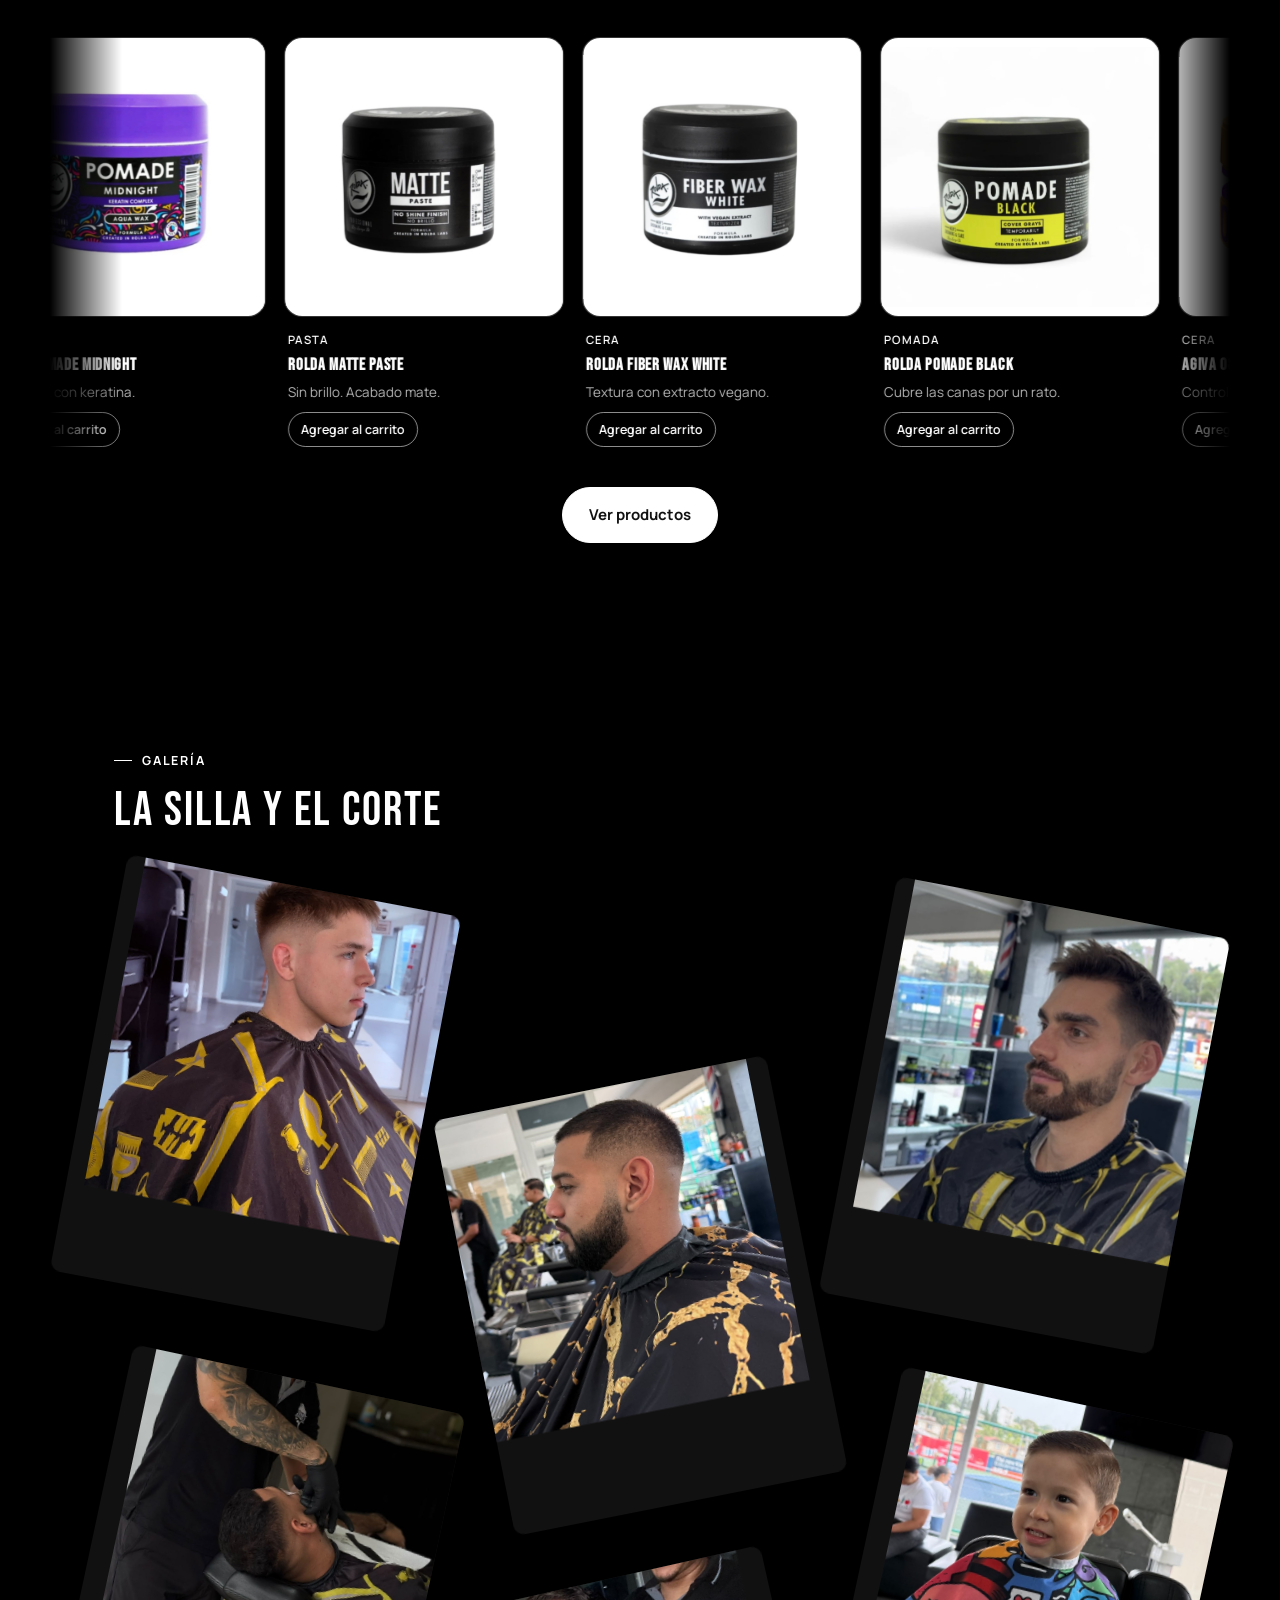
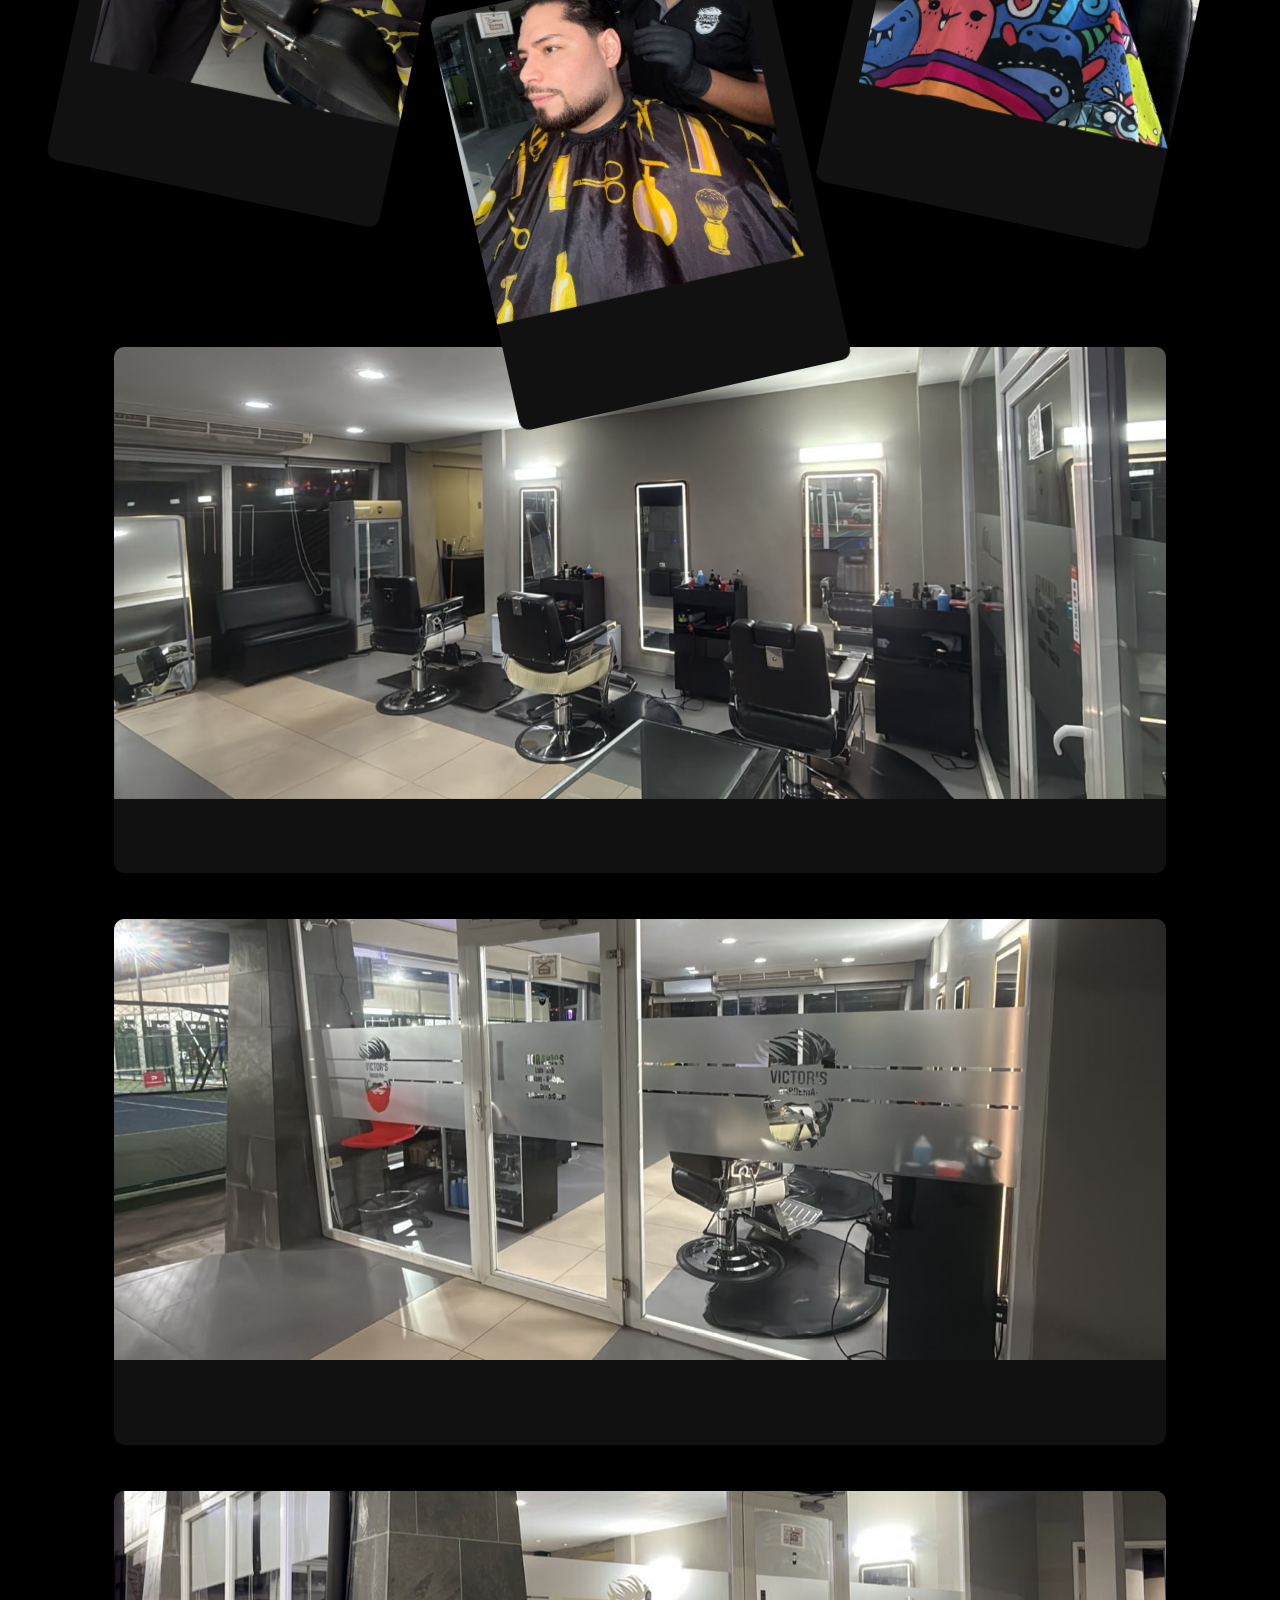
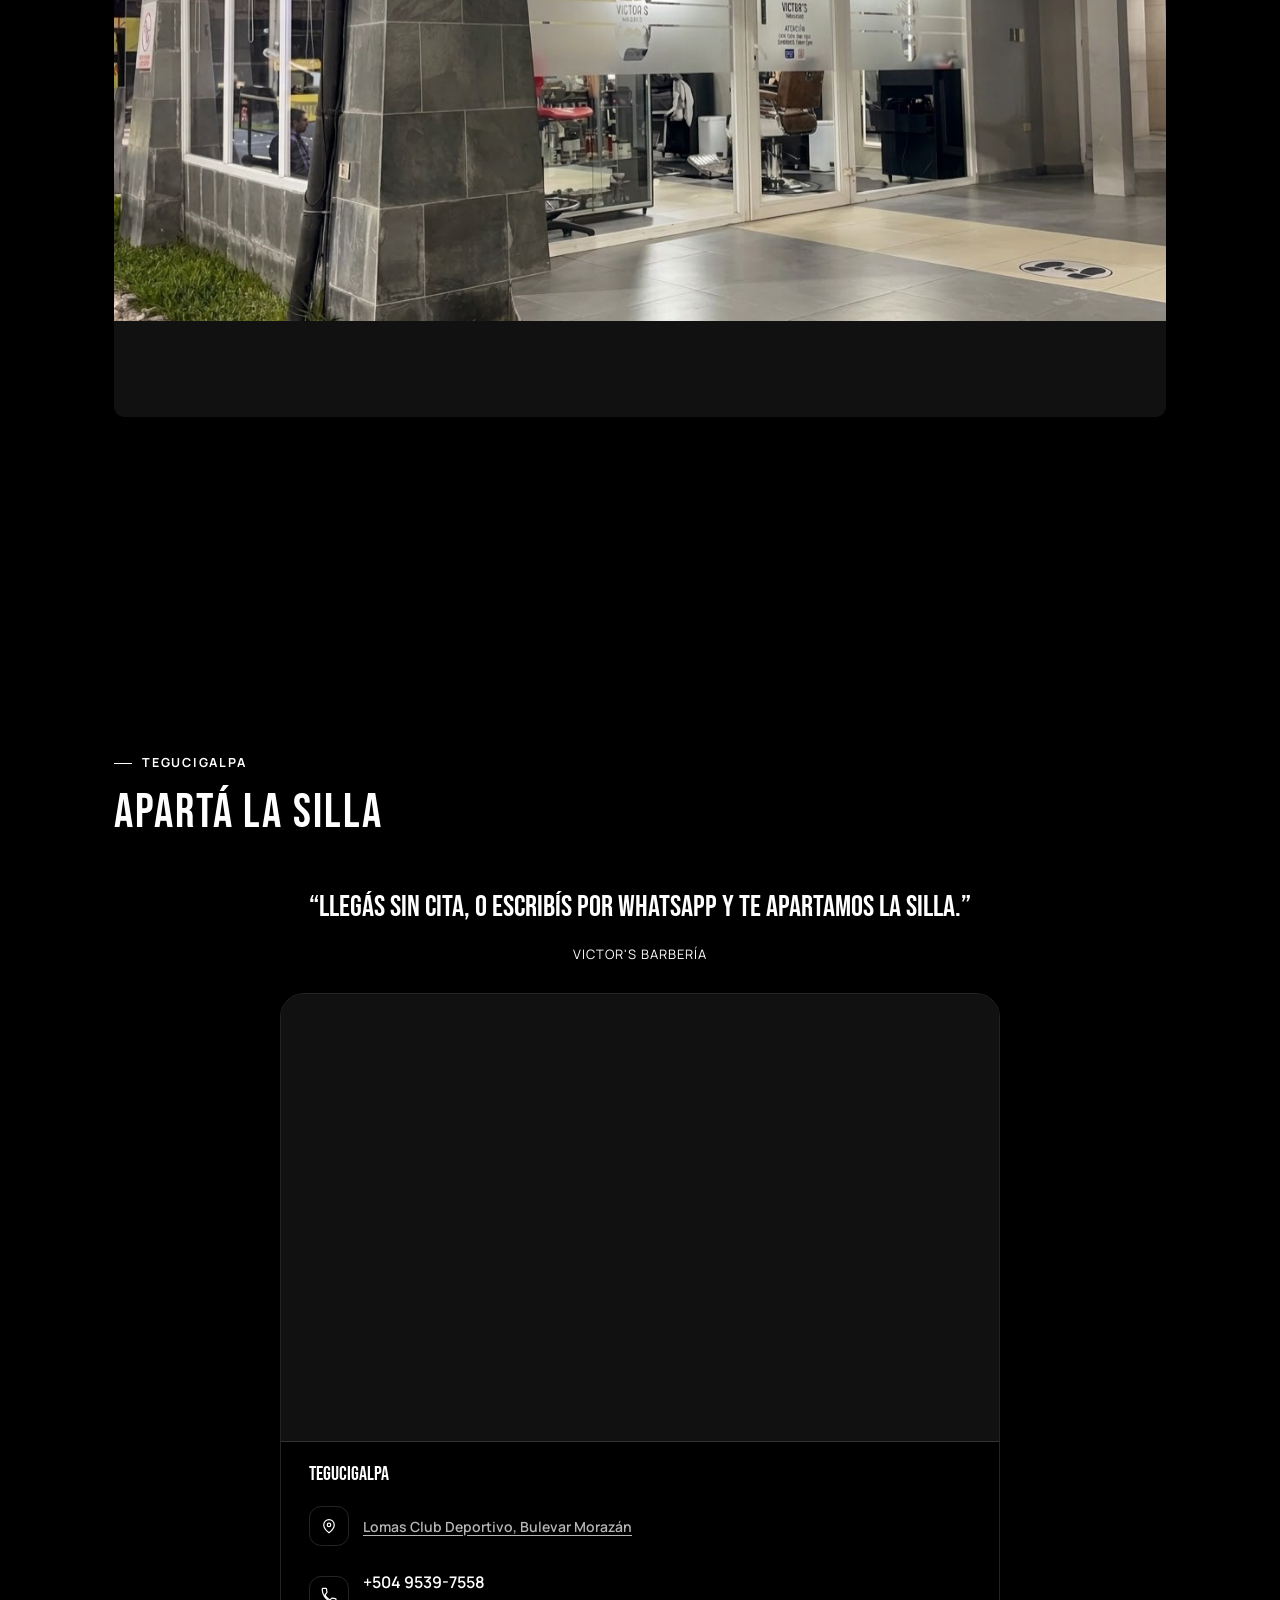
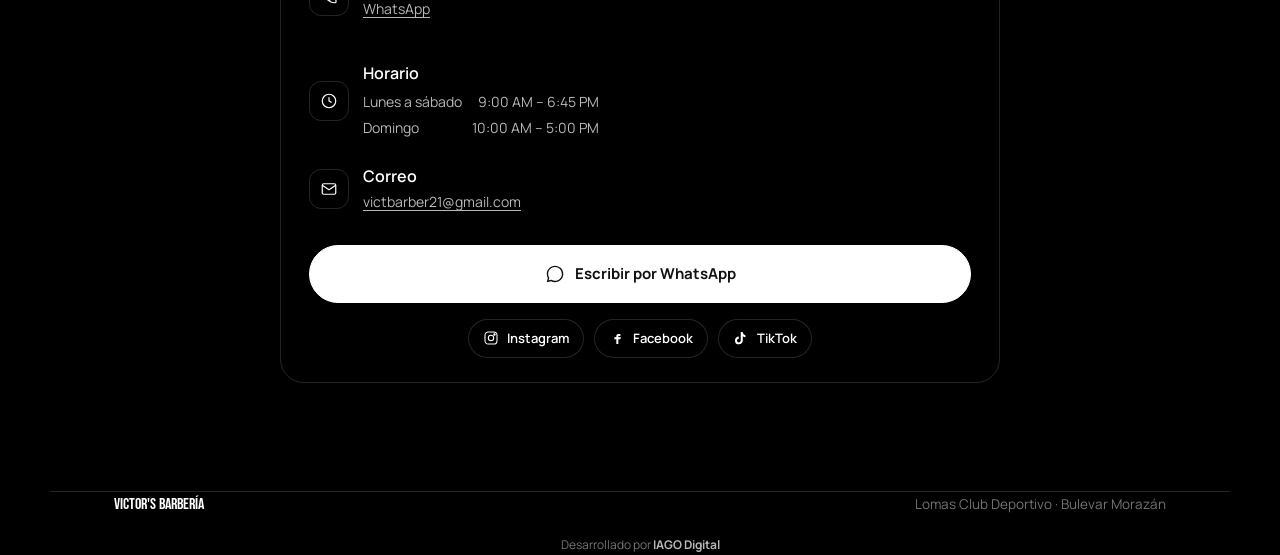
==== commit ba71fec8: "Use the shop name as the hero headline. Victor's Barbería is the big line on the home page. The head" ====
--- a/index.html
+++ b/index.html
@@ -4,11 +4,11 @@
 <meta charset="UTF-8">
 <meta name="viewport" content="width=device-width, initial-scale=1.0, viewport-fit=cover">
 <title>Victor's Barbería · Tegucigalpa</title>
-<meta name="description" content="La línea exacta, en Lomas Club Deportivo, Bulevar Morazán. Llegás sin cita, o por WhatsApp.">
+<meta name="description" content="Victor's Barbería en Lomas Club Deportivo, Bulevar Morazán. Llegás sin cita, o por WhatsApp.">
 <meta name="theme-color" content="#000000">
 <link rel="icon" href="images/logo.jpg" type="image/jpeg">
 <meta property="og:title" content="Victor's Barbería">
-<meta property="og:description" content="La línea exacta. Lomas Club Deportivo, Bulevar Morazán, Tegucigalpa.">
+<meta property="og:description" content="Victor's Barbería. Lomas Club Deportivo, Bulevar Morazán, Tegucigalpa.">
 <meta property="og:image" content="images/gallery/fachada.jpg">
 <meta property="og:type" content="website">
 <link rel="preconnect" href="https://fonts.googleapis.com">
@@ -60,8 +60,7 @@
 <body>
   <nav class="nav" id="nav">
     <a href="#top" class="nav-brand">
-      <img src="images/logo.jpg" alt="" class="nav-logo" width="68" height="68">
-      <span class="nav-name">Victor's <em>Barbería</em></span>
+      <img src="images/logo.jpg" alt="Victor's Barbería" class="nav-logo" width="68" height="68">
     </a>
     <div class="nav-actions">
       <div class="nav-links">
@@ -91,7 +90,7 @@
         <span class="eyebrow-dot"></span>
         <span>Bulevar Morazán</span>
       </div>
-      <h1 data-reveal style="--delay:.1s">La línea exacta.</h1>
+      <h1 data-reveal style="--delay:.1s">Victor's<br>Barbería</h1>
       <p class="hero-desc" data-reveal style="--delay:.2s">
         Lomas Club Deportivo. Llegás sin cita.
       </p>
--- a/styles.css
+++ b/styles.css
@@ -135,7 +135,6 @@
     letter-spacing:0.06em;
     line-height:1;
   }
-  .nav-brand em{ font-style:normal; color:var(--ink); font-weight:400; }
   .nav-logo{
     width:68px; height:68px; border-radius:50%;
     object-fit:cover;
@@ -263,7 +262,7 @@
   .hero h1{
     font-size:clamp(58px, 8.4vw, 96px);
     line-height:0.88;
-    max-width:10ch;
+    max-width:12ch;
     letter-spacing:0.02em;
   }
   .hero h1 .accent-word{
@@ -940,7 +939,7 @@
     .wa-float{ width:56px; height:56px; }
     .wa-float svg{ width:28px; height:28px; }
     .contact-card{ padding:22px 18px; }
-    .hero h1{ max-width:12ch; }
+    .hero h1{ max-width:none; }
     .hero-actions{ flex-direction:column; align-items:stretch; }
     .hero-actions .btn{ justify-content:center; }
   }
@@ -1092,7 +1091,6 @@
   .catalog-grid{ grid-template-columns:repeat(2, minmax(0, 1fr)); gap:20px 12px; }
   .product-modal-panel{ grid-template-columns:1fr; }
   .product-modal-media{ aspect-ratio:1; max-height:42svh; }
-  .nav-name{ display:none; }
   .nav-links{ gap:12px; }
   .nav-link{ font-size:12.5px; }
 }
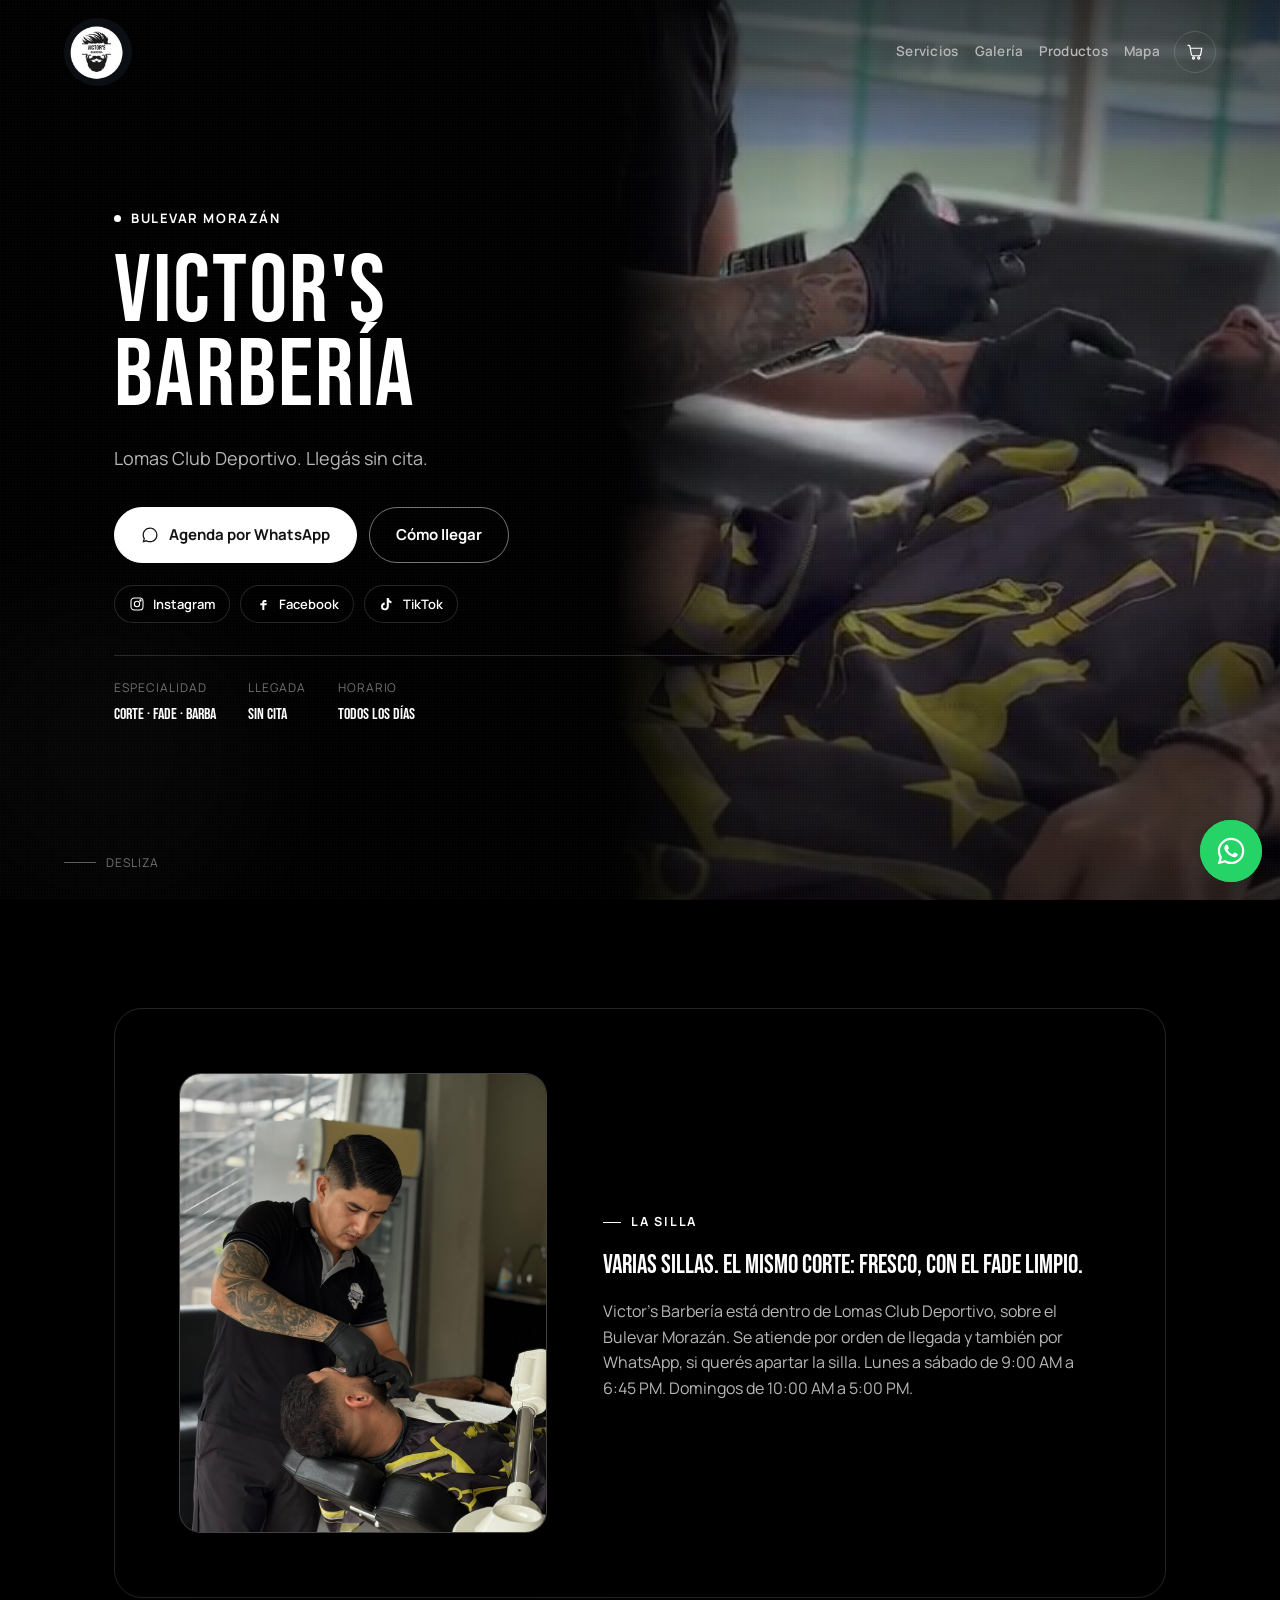
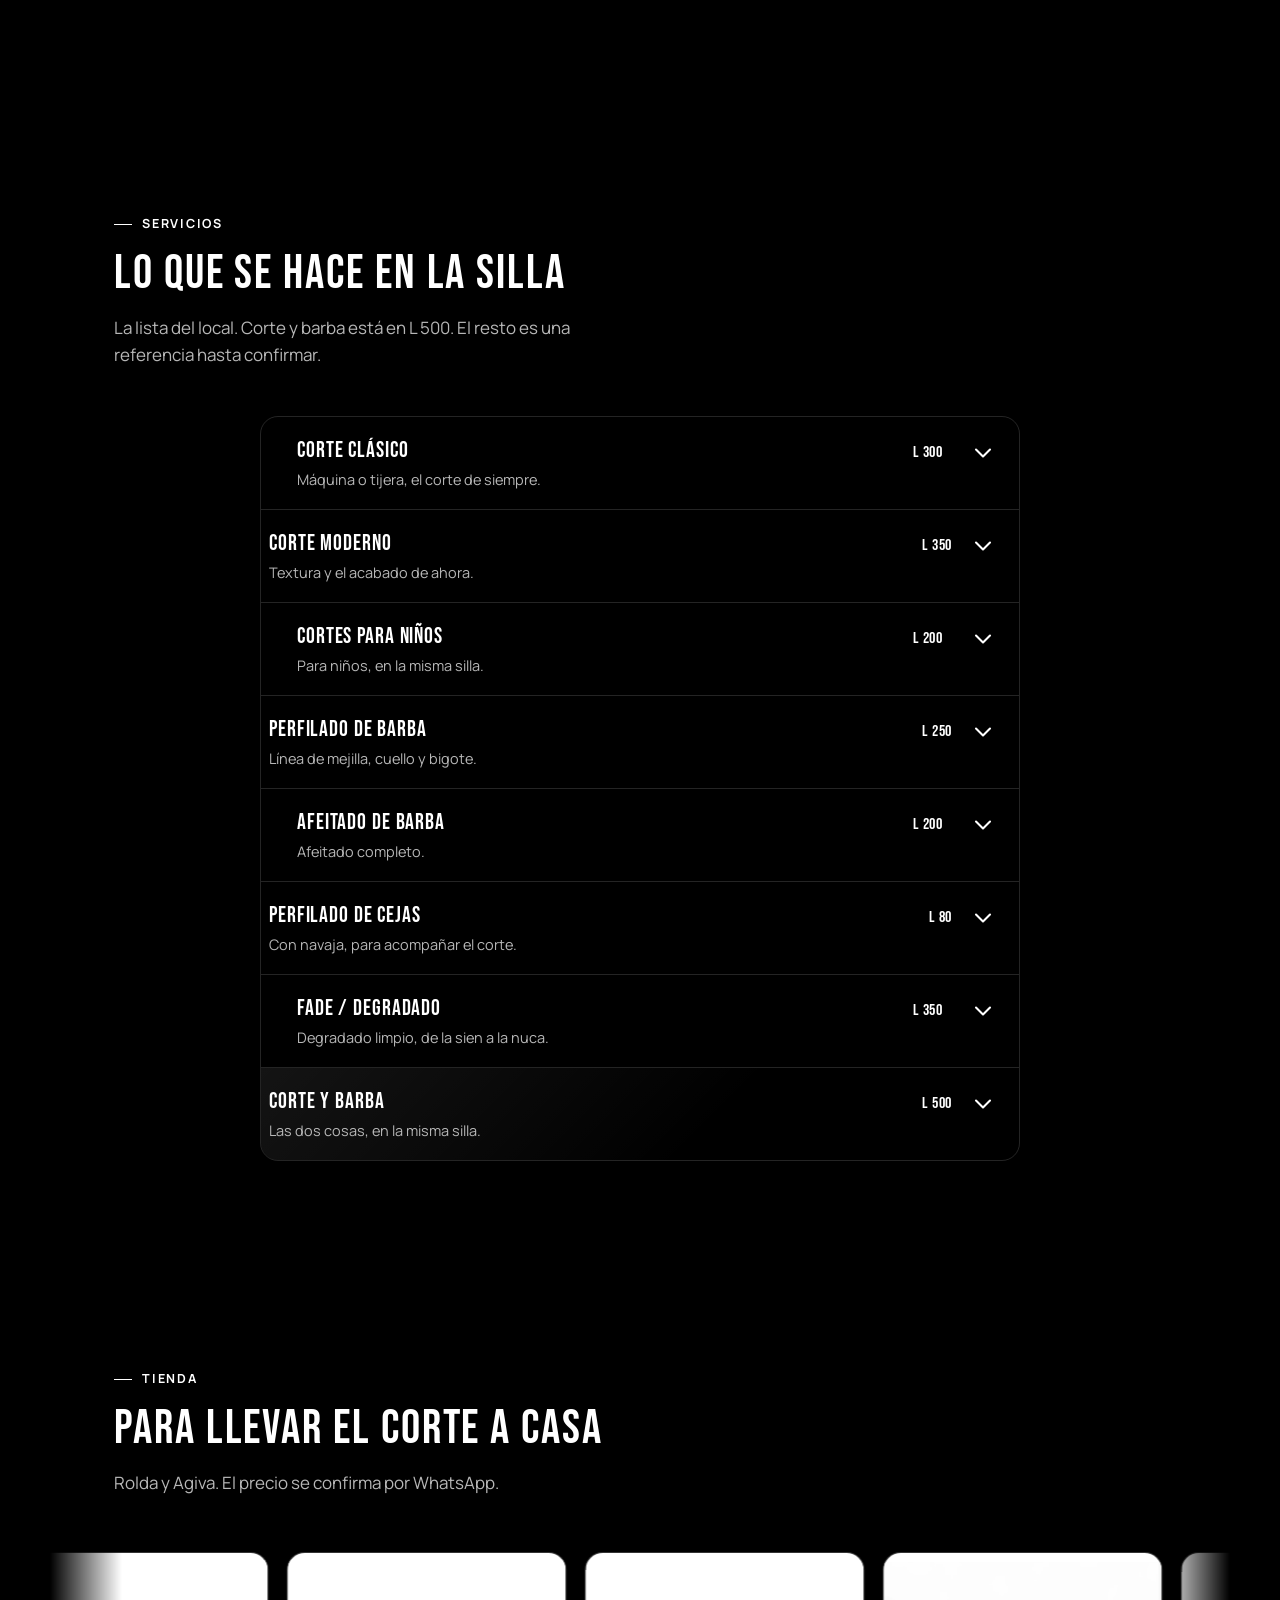
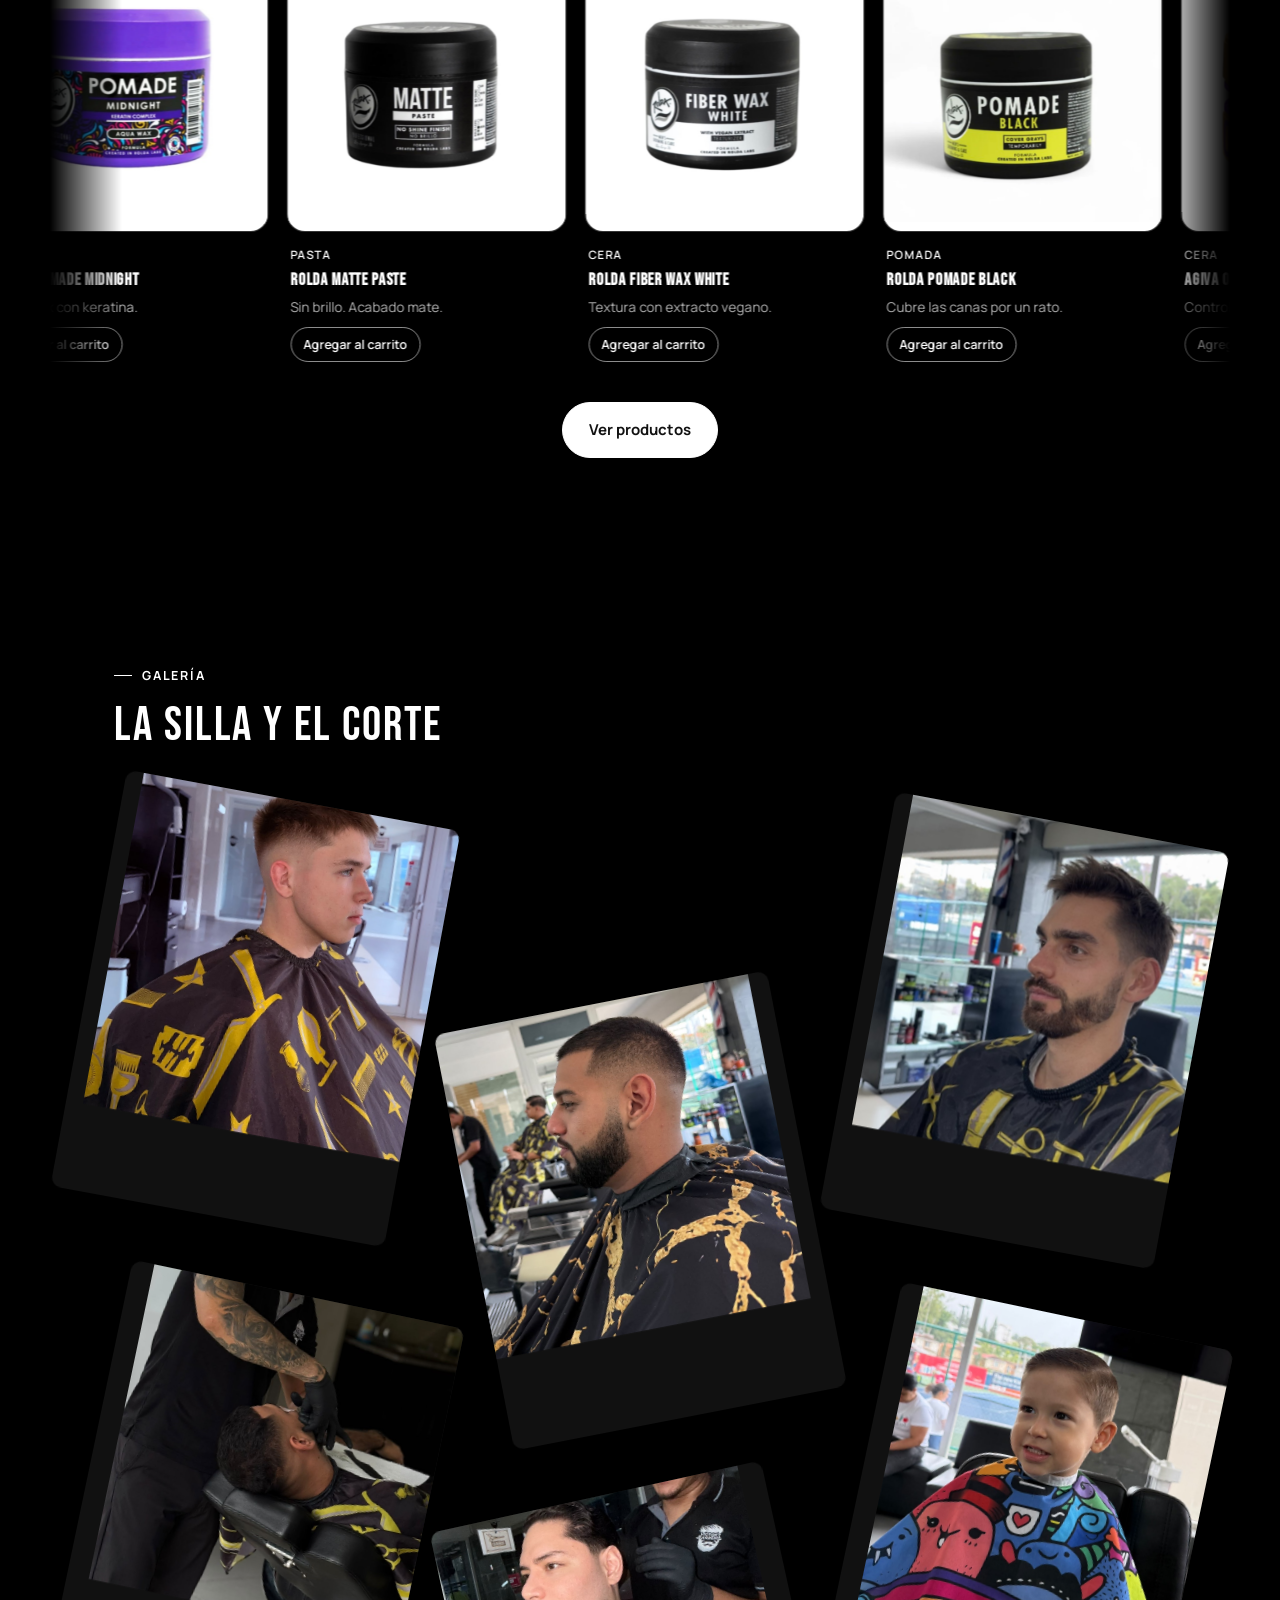
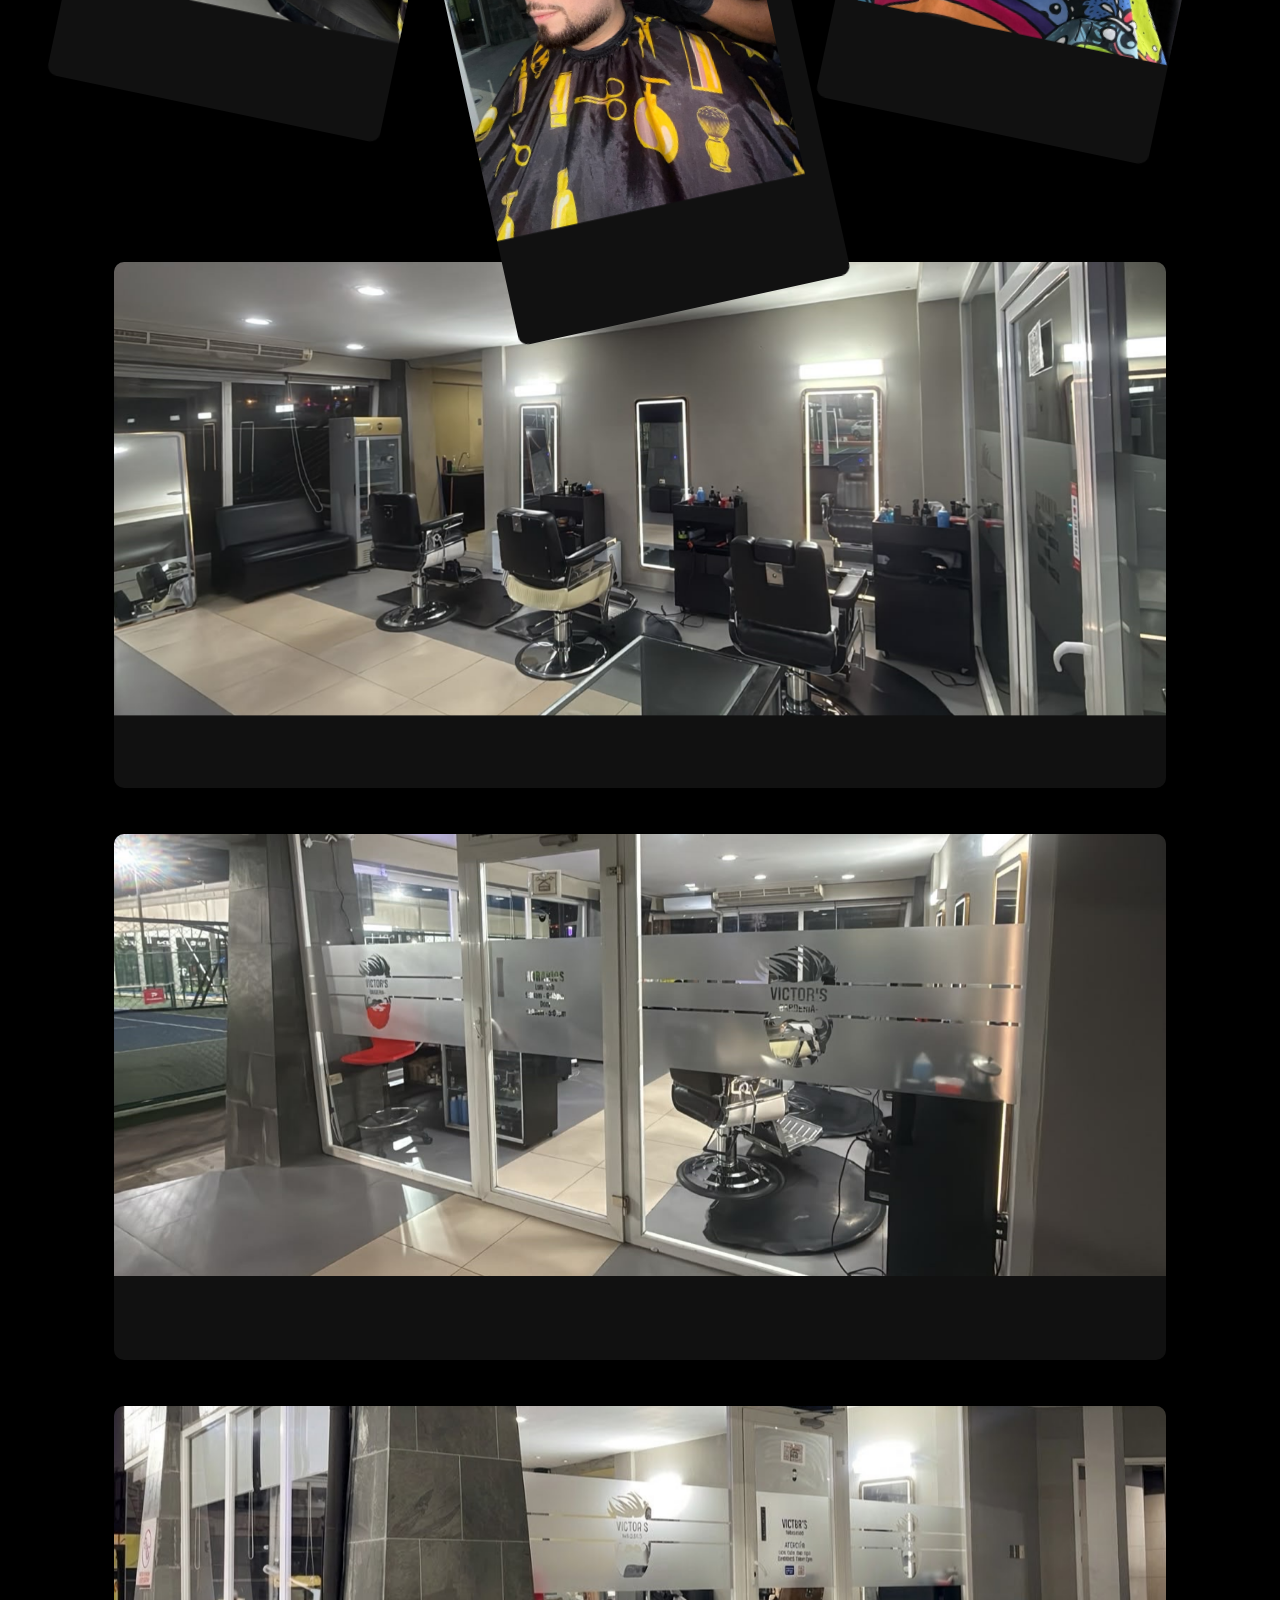
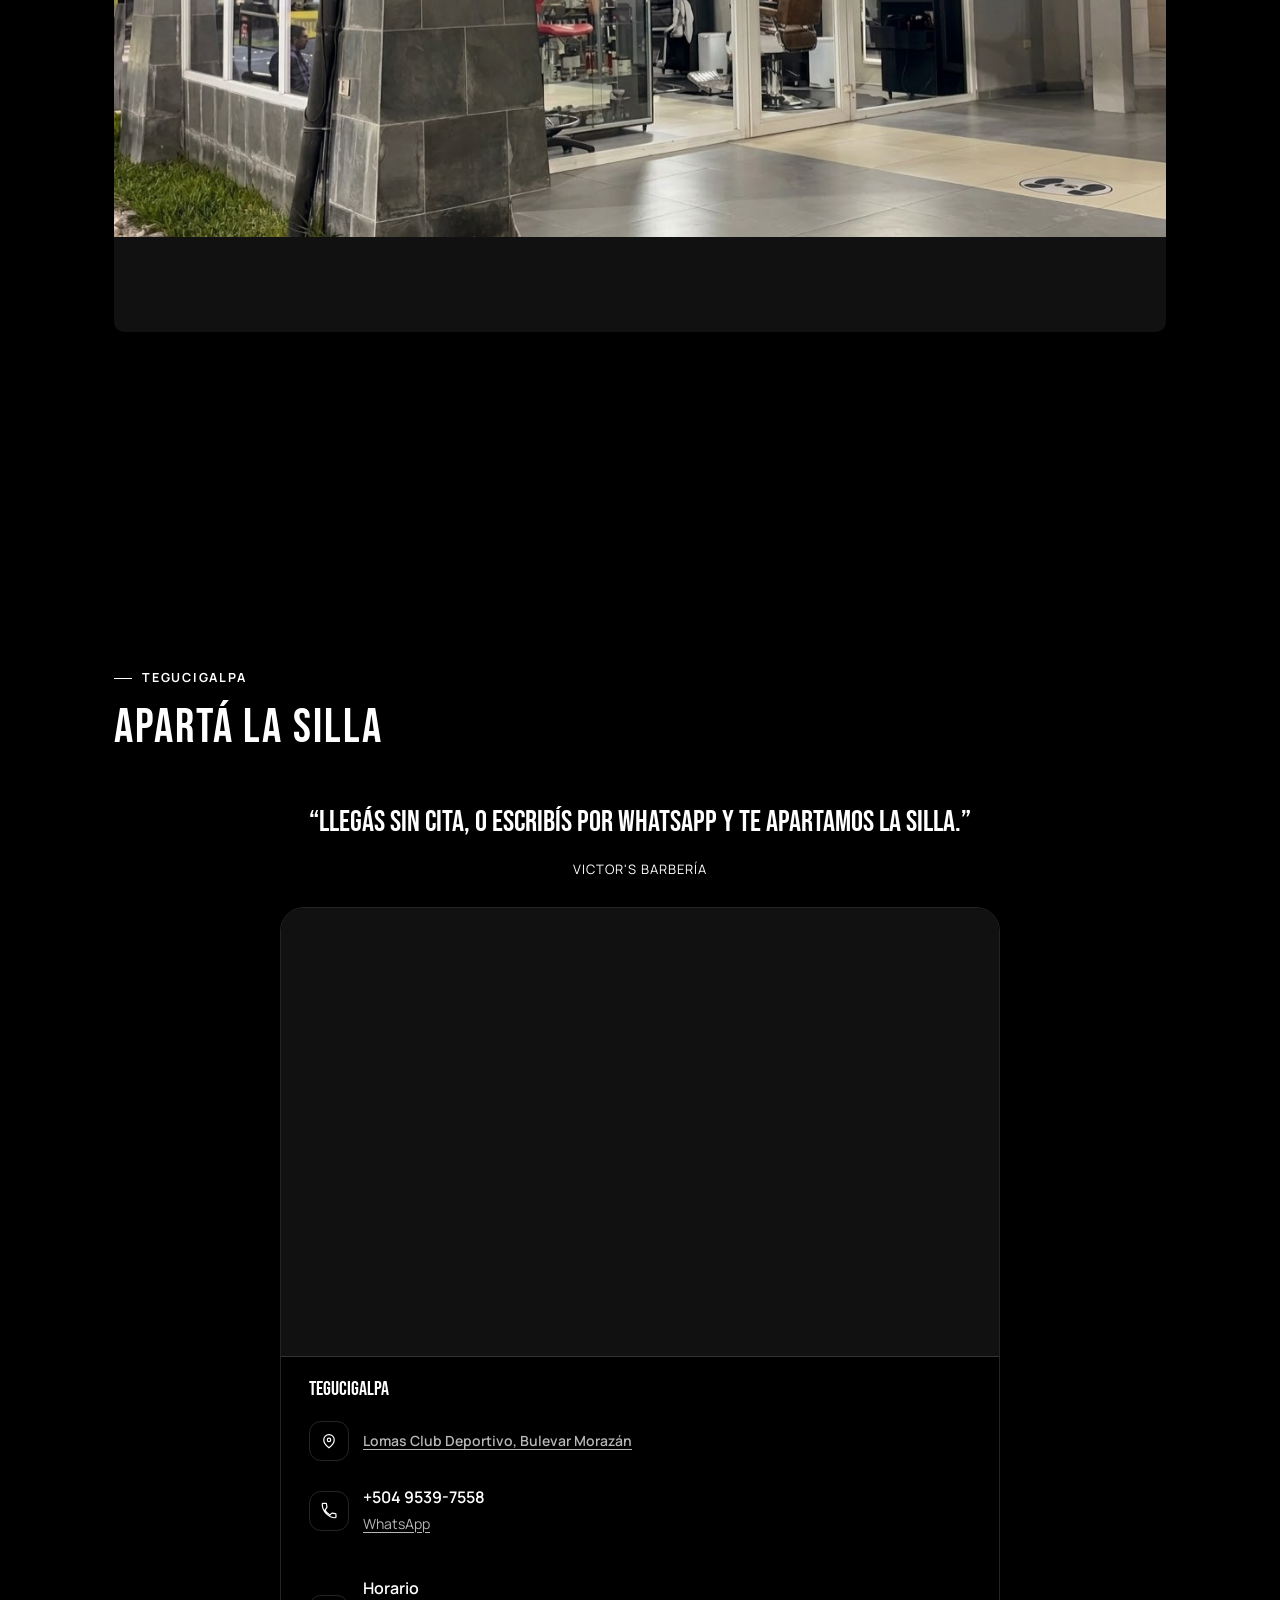
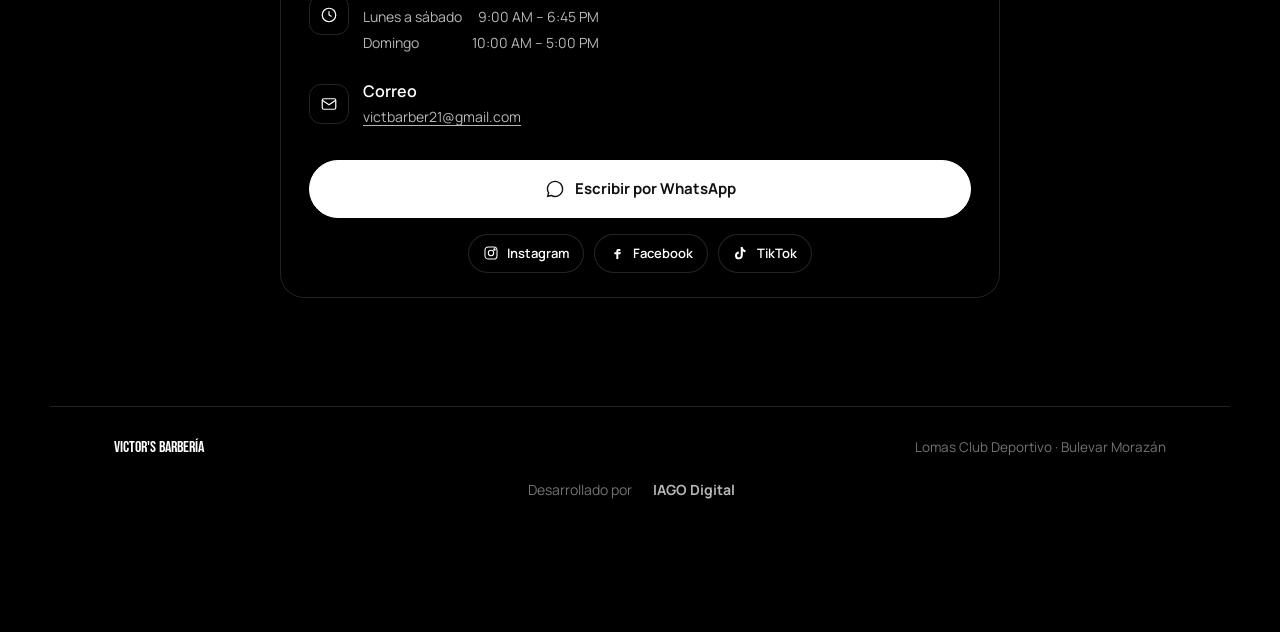
==== commit 1e8ef835: "Give the service list a scroll mark and drop the Lempiras note. Rows drift sideways as they cross th" ====
--- a/index.html
+++ b/index.html
@@ -147,7 +147,6 @@
         <p data-reveal style="--delay:.1s">La lista del local. Corte y barba está en L 500. El resto es una referencia hasta confirmar.</p>
       </div>
       <div class="services-accordion" id="services-grid"></div>
-      <p class="pricing-note" data-reveal><b>Lempiras.</b> Corte y barba, L 500. Los demás precios se confirman por WhatsApp.</p>
     </div>
   </section>
 
@@ -598,6 +597,23 @@
         const imgX = isCoarse ? 0 : progress * 8 * dir;
         img.style.transform = `scale(${scale.toFixed(3)}) translate3d(${imgX.toFixed(1)}px, ${imgY.toFixed(1)}px, 0)`;
       });
+
+      const serviceTravel = isCoarse ? 8 : 14;
+      document.querySelectorAll("#services-grid .service-item").forEach((item, index) => {
+        const rect = item.getBoundingClientRect();
+        const center = rect.top + rect.height / 2 - viewH / 2;
+        const progress = Math.max(Math.min(center / (viewH * 0.42), 1), -1);
+        const dir = index % 2 === 0 ? 1 : -1;
+        const shift = progress * serviceTravel * dir;
+        const near = 1 - Math.min(Math.abs(progress), 1);
+        const text = item.querySelector(".service-trigger-text");
+        const price = item.querySelector(".service-price");
+        const desc = item.querySelector(".service-desc");
+        item.style.setProperty("--mark", near.toFixed(3));
+        if (text) text.style.transform = `translate3d(${shift.toFixed(1)}px, 0, 0)`;
+        if (price) price.style.transform = `translate3d(${(-shift * 1.35).toFixed(1)}px, 0, 0)`;
+        if (desc) desc.style.transform = `translate3d(${(shift * 0.55).toFixed(1)}px, 0, 0)`;
+      });
     }
 
     (function loop(){
--- a/styles.css
+++ b/styles.css
@@ -112,6 +112,10 @@
     *{ scroll-behavior:auto !important; animation:none !important; }
     .gallery-tile{ opacity:1 !important; transform:none !important; }
     .gallery-tile .gallery-img{ transform:none !important; }
+    .service-item::before{ transform:none !important; opacity:0 !important; }
+    .service-trigger-text,
+    .service-price,
+    .service-desc{ transform:none !important; }
   }
 
   nav{
@@ -403,14 +407,29 @@
     border-radius:var(--radius);
     overflow:hidden;
   }
-  .service-item{ border-bottom:1px solid var(--line); }
+  .service-item{
+    position:relative;
+    border-bottom:1px solid var(--line);
+    background:linear-gradient(90deg, rgba(255,255,255, calc(var(--mark, 0) * 0.075)), transparent 58%);
+  }
+  .service-item::before{
+    content:"";
+    position:absolute;
+    left:0; top:0; bottom:0;
+    width:2px;
+    background:#fff;
+    transform:scaleY(var(--mark, 0));
+    transform-origin:center;
+    pointer-events:none;
+    z-index:2;
+  }
   .service-item:last-child{ border-bottom:none; }
   .service-item.is-hot .service-trigger{
     background:linear-gradient(135deg, rgba(255,255,255,0.08), transparent 60%);
   }
   .service-trigger{
     width:100%;
-    display:flex; align-items:flex-start; justify-content:space-between; gap:16px;
+    display:flex; align-items:flex-start; justify-content:space-between; gap:22px;
     padding:20px 22px;
     background:transparent; border:none; text-align:left;
   }
@@ -450,17 +469,6 @@
     color:var(--ink-soft);
     font-size:15px;
   }
-  .pricing-note{
-    margin:28px auto 0;
-    max-width:760px;
-    padding:16px 20px;
-    border:1px solid var(--line);
-    border-radius:14px;
-    text-align:center;
-    color:#E4E4E4;
-    font-size:14.5px;
-  }
-  .pricing-note b{ color:var(--gold); font-weight:700; }
 
   #galeria .wrap{ overflow:visible; }
   .gallery-grid{
@@ -639,8 +647,8 @@
     justify-content:center;
   }
 
-  footer{
-    padding:28px 0 calc(48px + env(safe-area-inset-bottom, 0px));
+  footer.wrap{
+    padding:28px clamp(20px, 5vw, 64px) calc(120px + env(safe-area-inset-bottom, 0px));
     border-top:1px solid var(--line);
     color:var(--ink-faint);
     font-size:13.5px;
@@ -650,8 +658,12 @@
     justify-content:space-between; align-items:center;
   }
   footer .fbrand{ font-family:'Bebas Neue', sans-serif; color:var(--ink); font-size:16px; }
-  .foot-credit{ margin-top:18px; text-align:center; font-size:12px; }
-  .foot-credit a{ color:var(--ink-soft); font-weight:700; }
+  .foot-credit{ margin-top:8px; text-align:center; font-size:14px; }
+  .foot-credit a{
+    display:inline-flex; align-items:center; justify-content:center;
+    min-height:44px; padding:10px 18px;
+    color:var(--ink-soft); font-weight:700;
+  }
   .foot-credit a:hover{ color:var(--gold); }
 
   .location-picker{
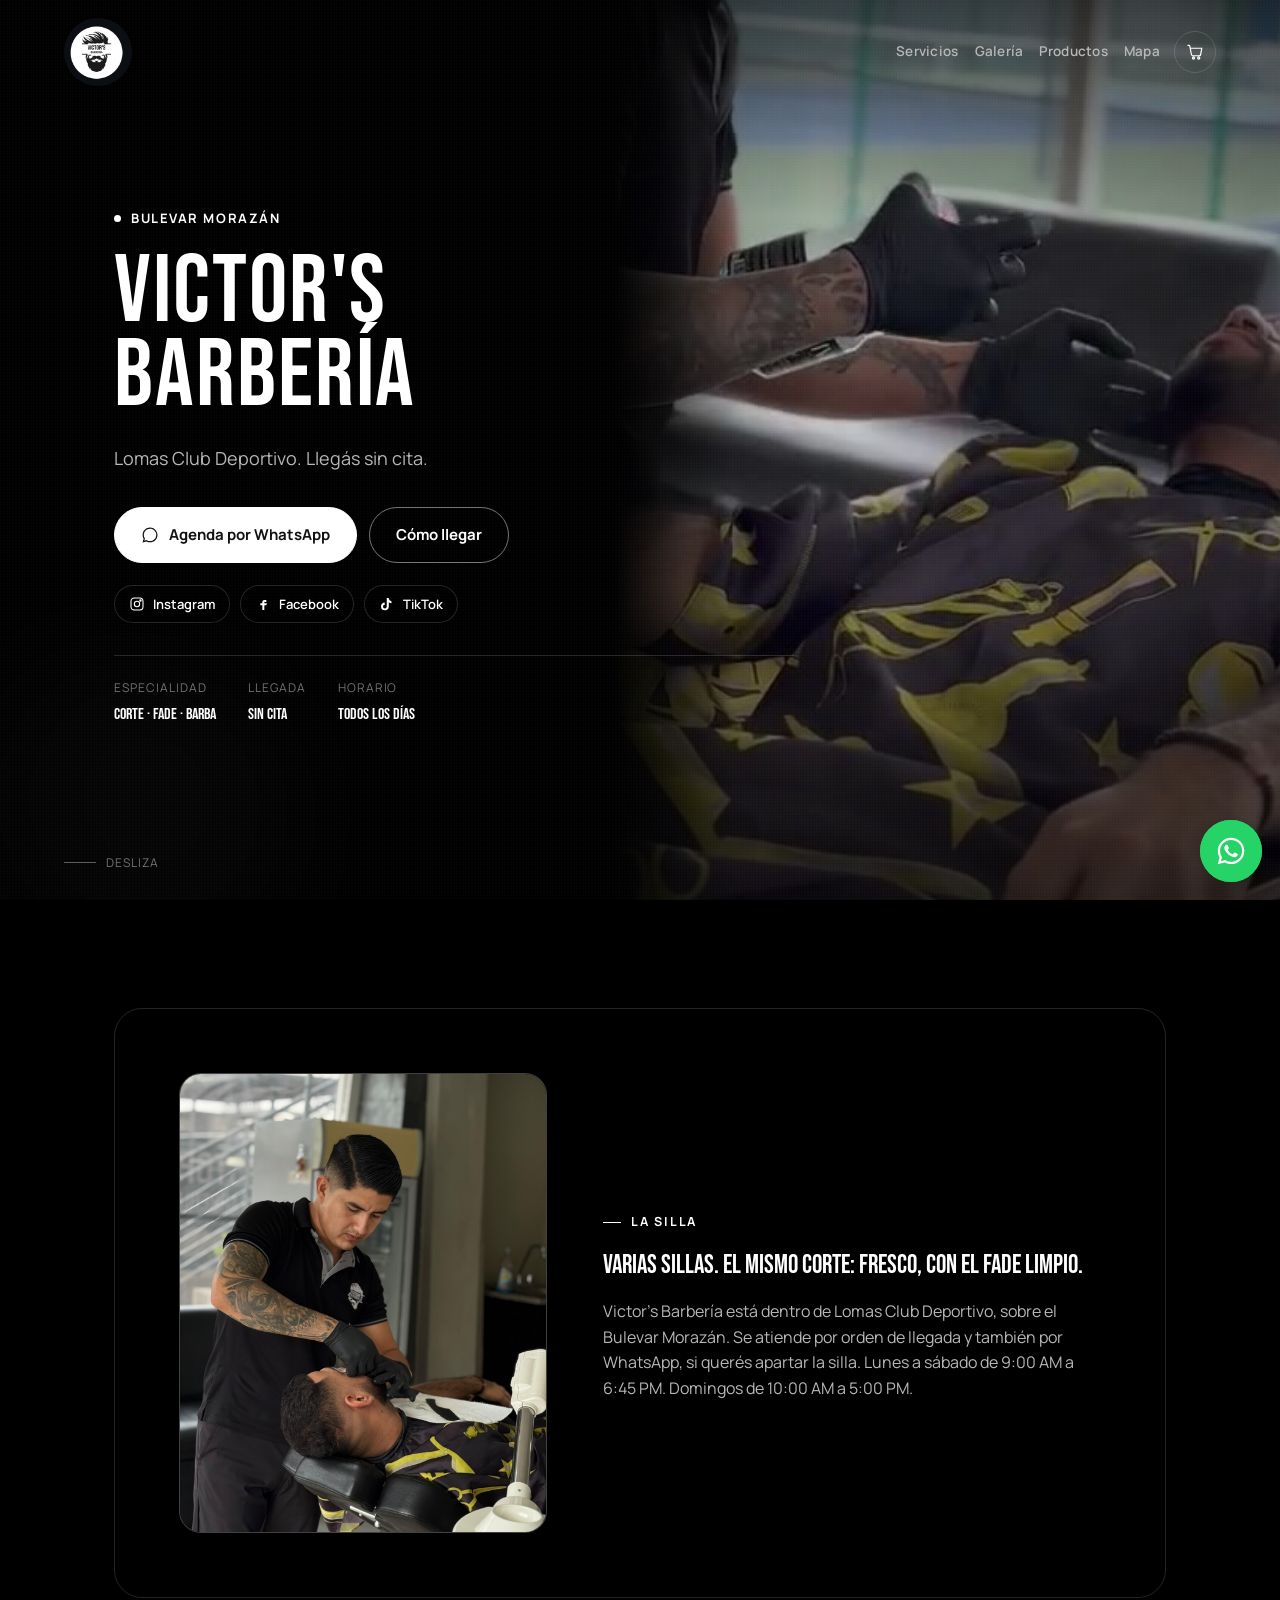
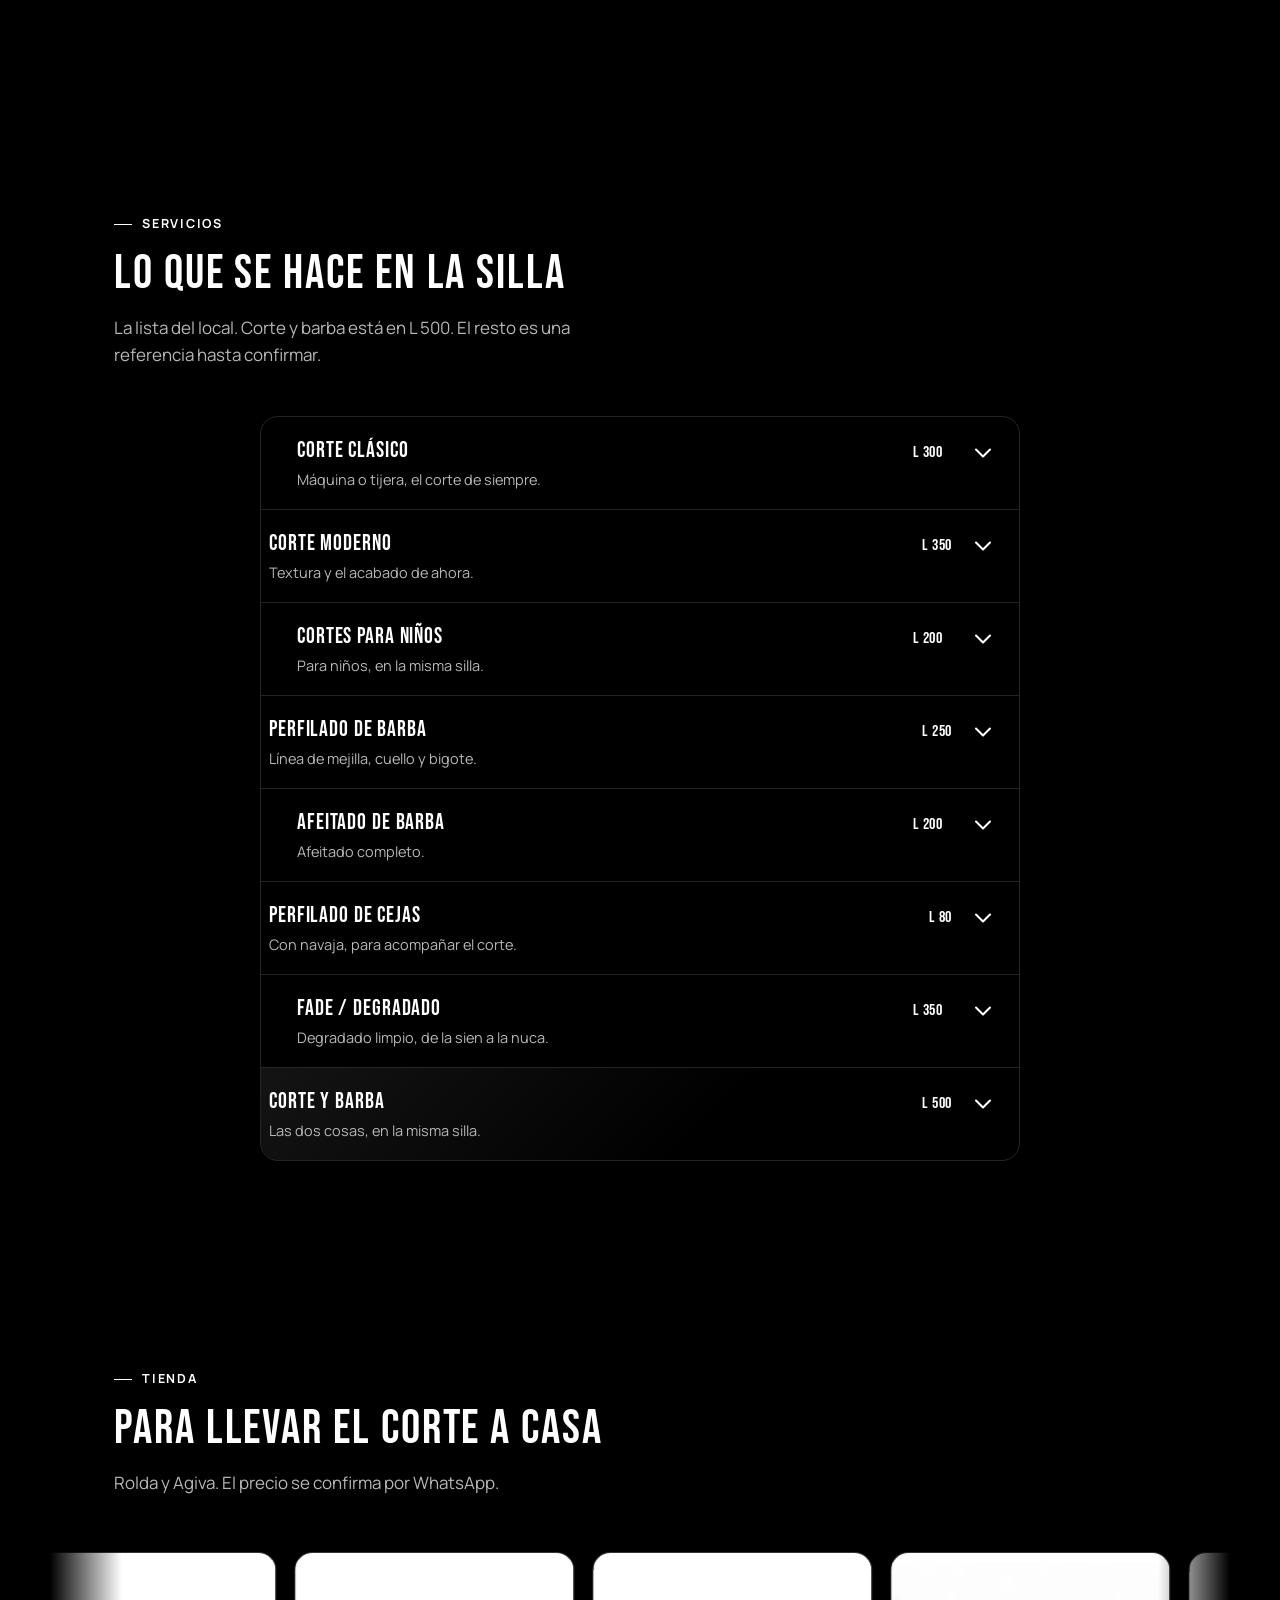
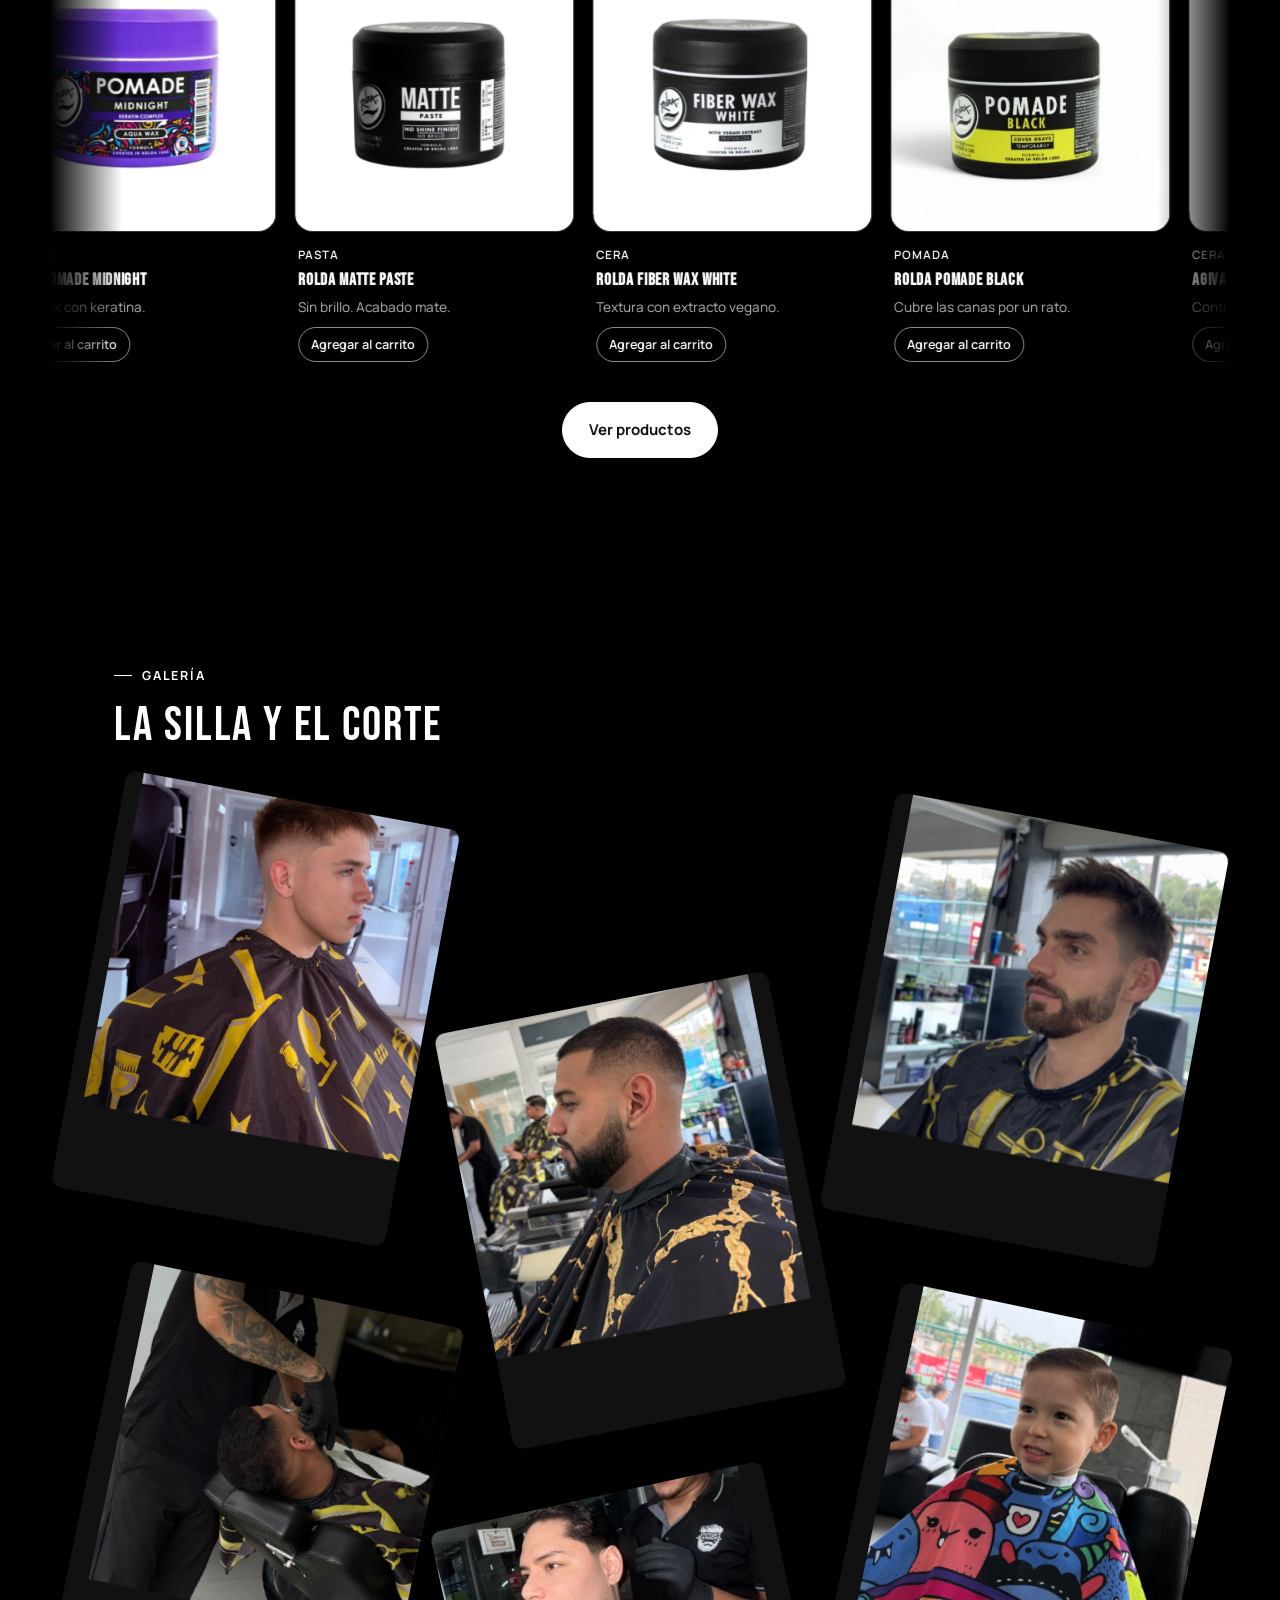
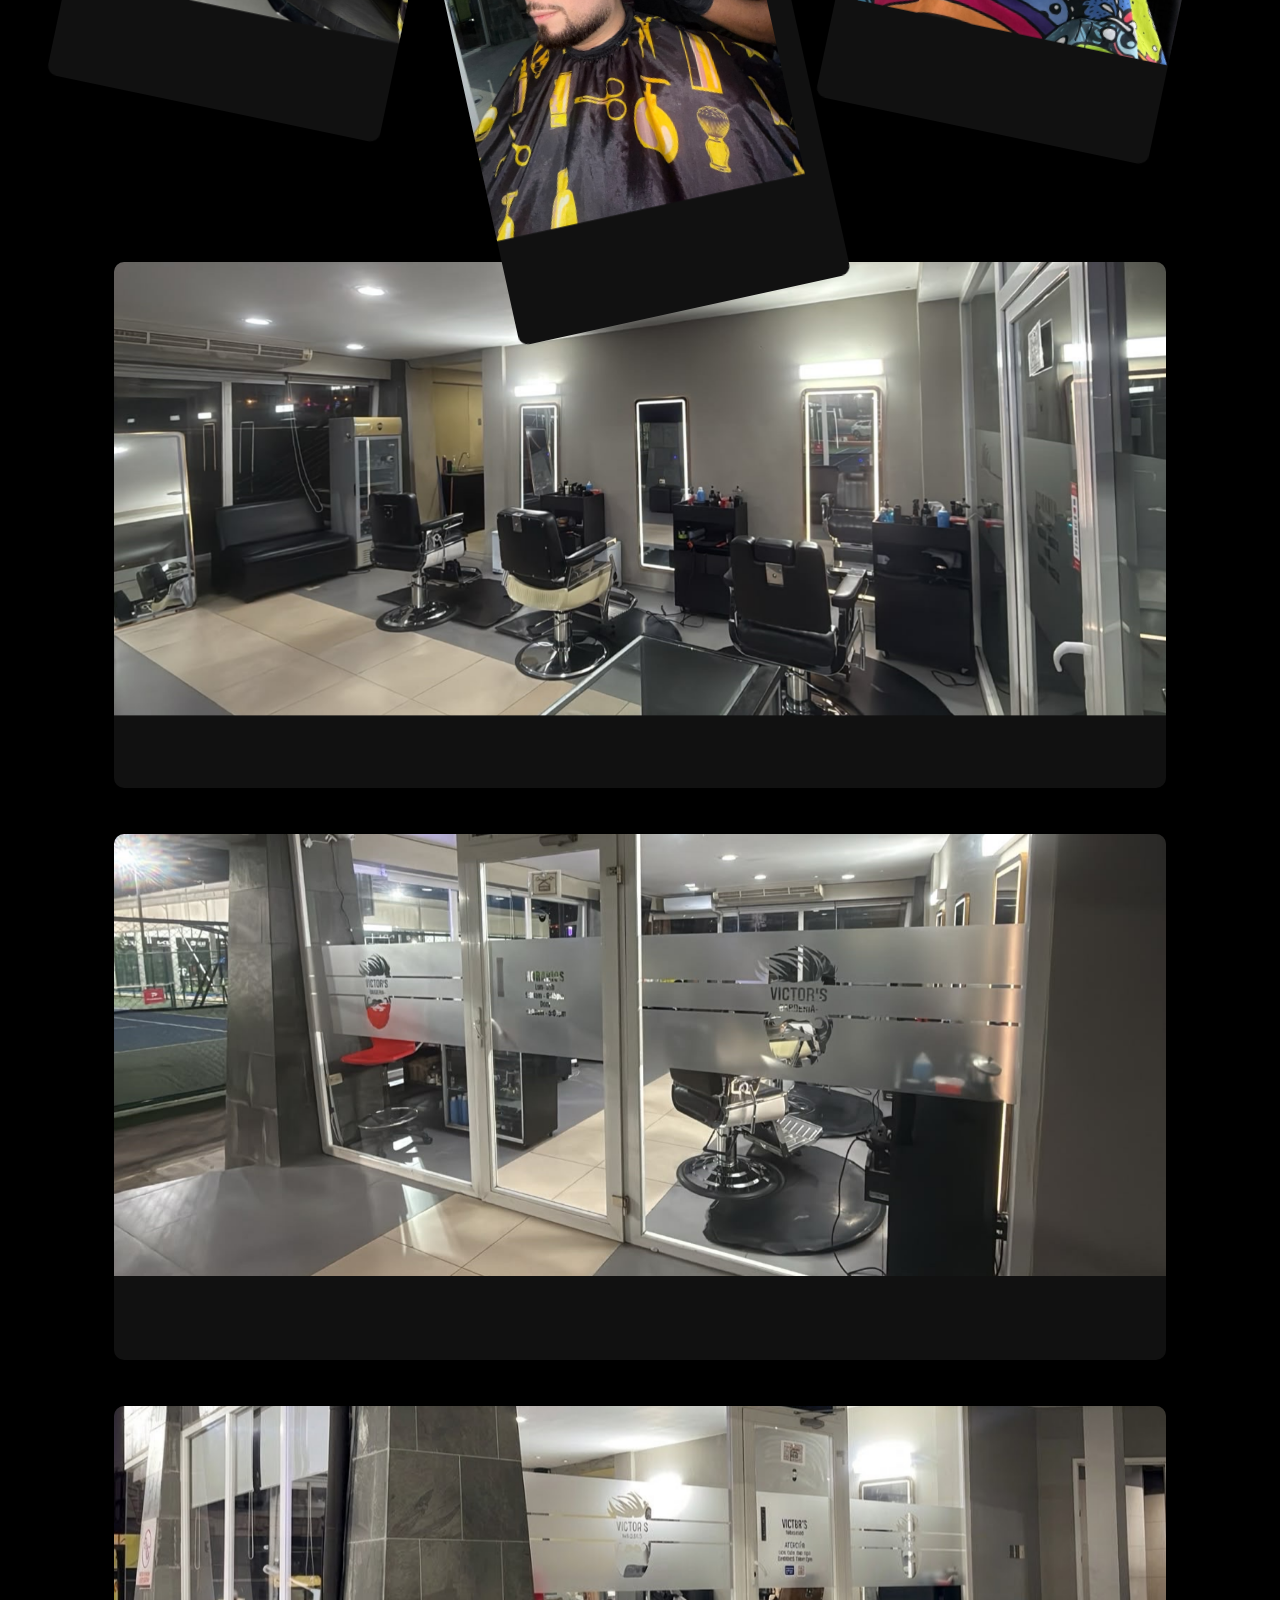
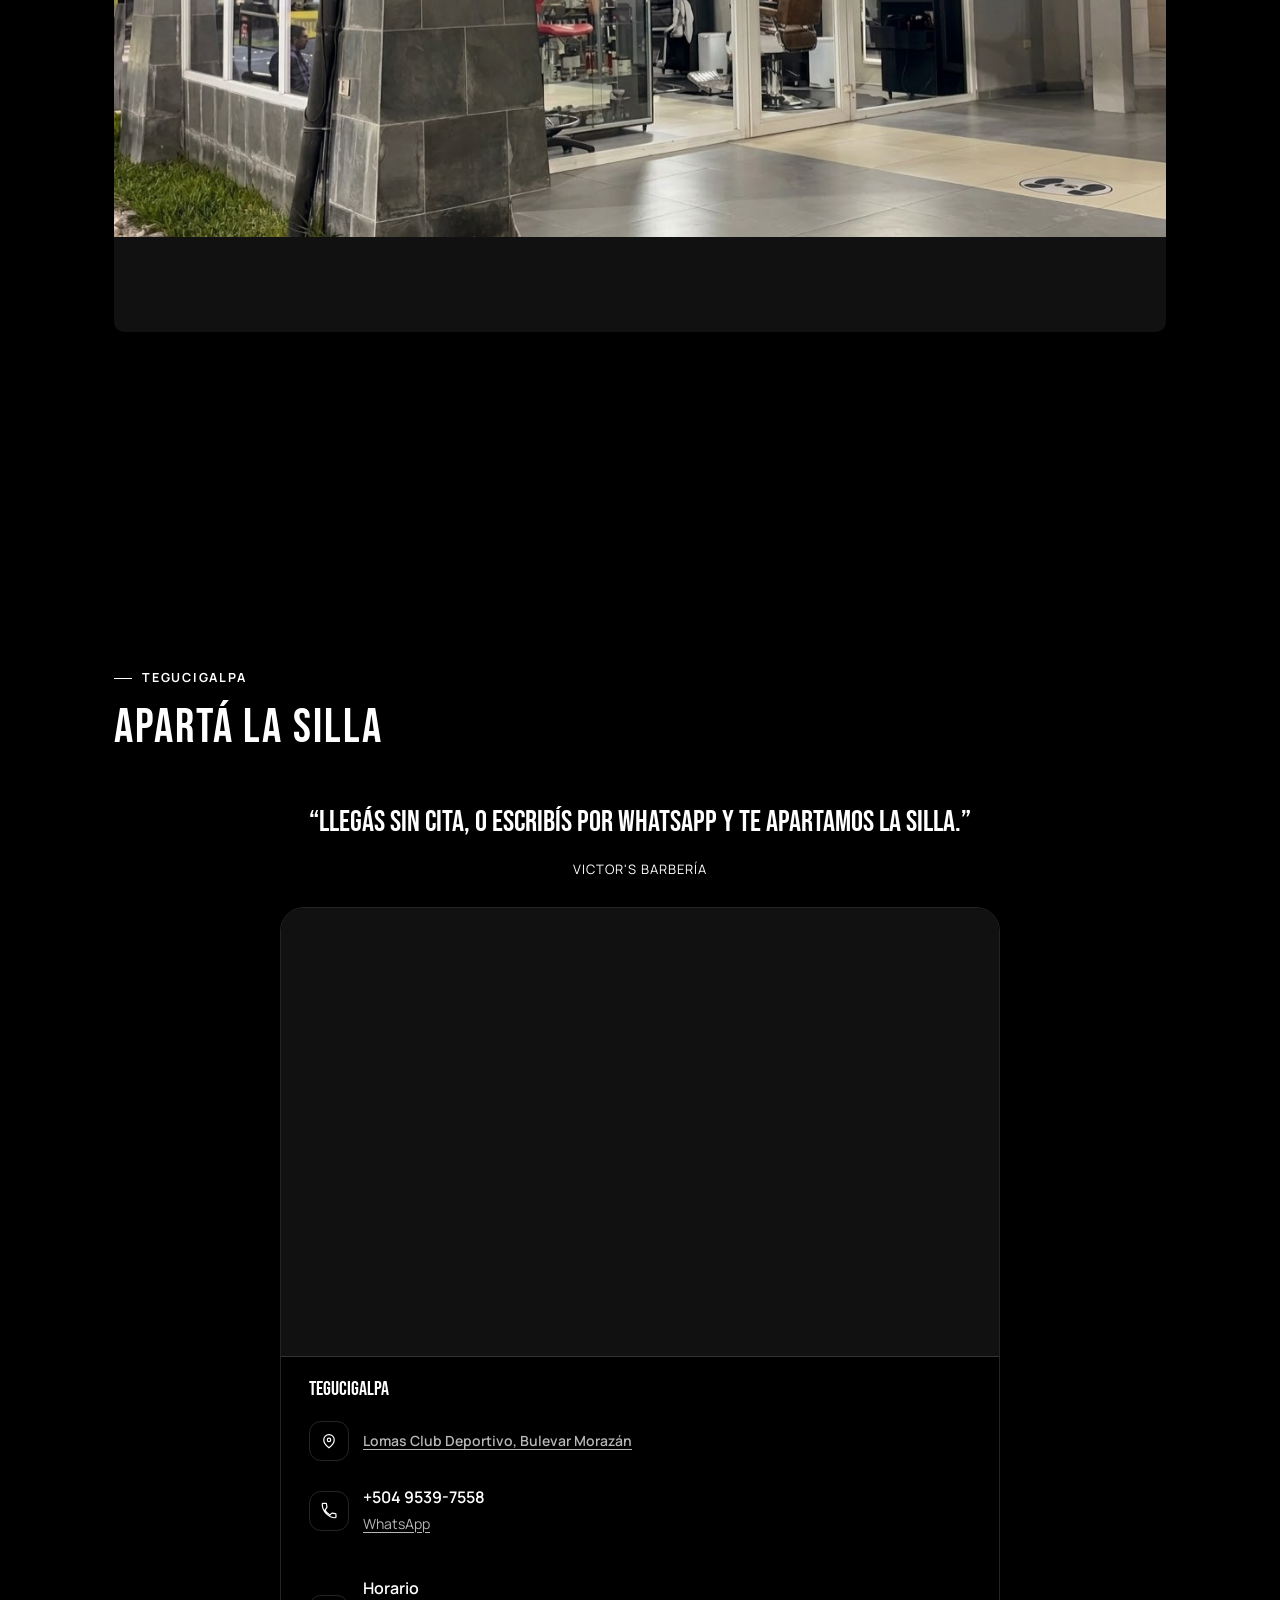
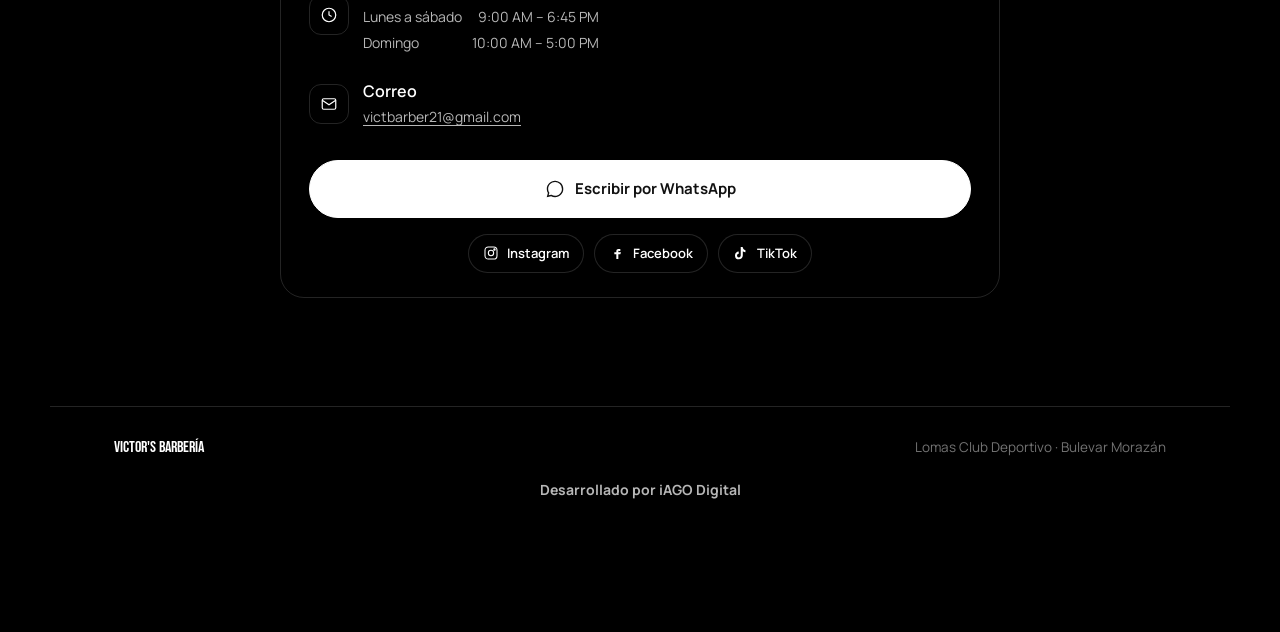
==== commit 8de7e20d: "Make the whole iAGO Digital credit one link. The studio name sat apart from the rest of the line bec" ====
--- a/index.html
+++ b/index.html
@@ -223,7 +223,7 @@
       <span class="fbrand">Victor's Barbería</span>
       <span>Lomas Club Deportivo · Bulevar Morazán</span>
     </div>
-    <div class="foot-credit">Desarrollado por <a href="https://www.iagodigital.com/" target="_blank" rel="noopener">IAGO Digital</a></div>
+    <div class="foot-credit"><a href="https://www.iagodigital.com/" target="_blank" rel="noopener">Desarrollado por iAGO Digital</a></div>
   </footer>
 
   <div class="lightbox" id="lightbox" hidden>
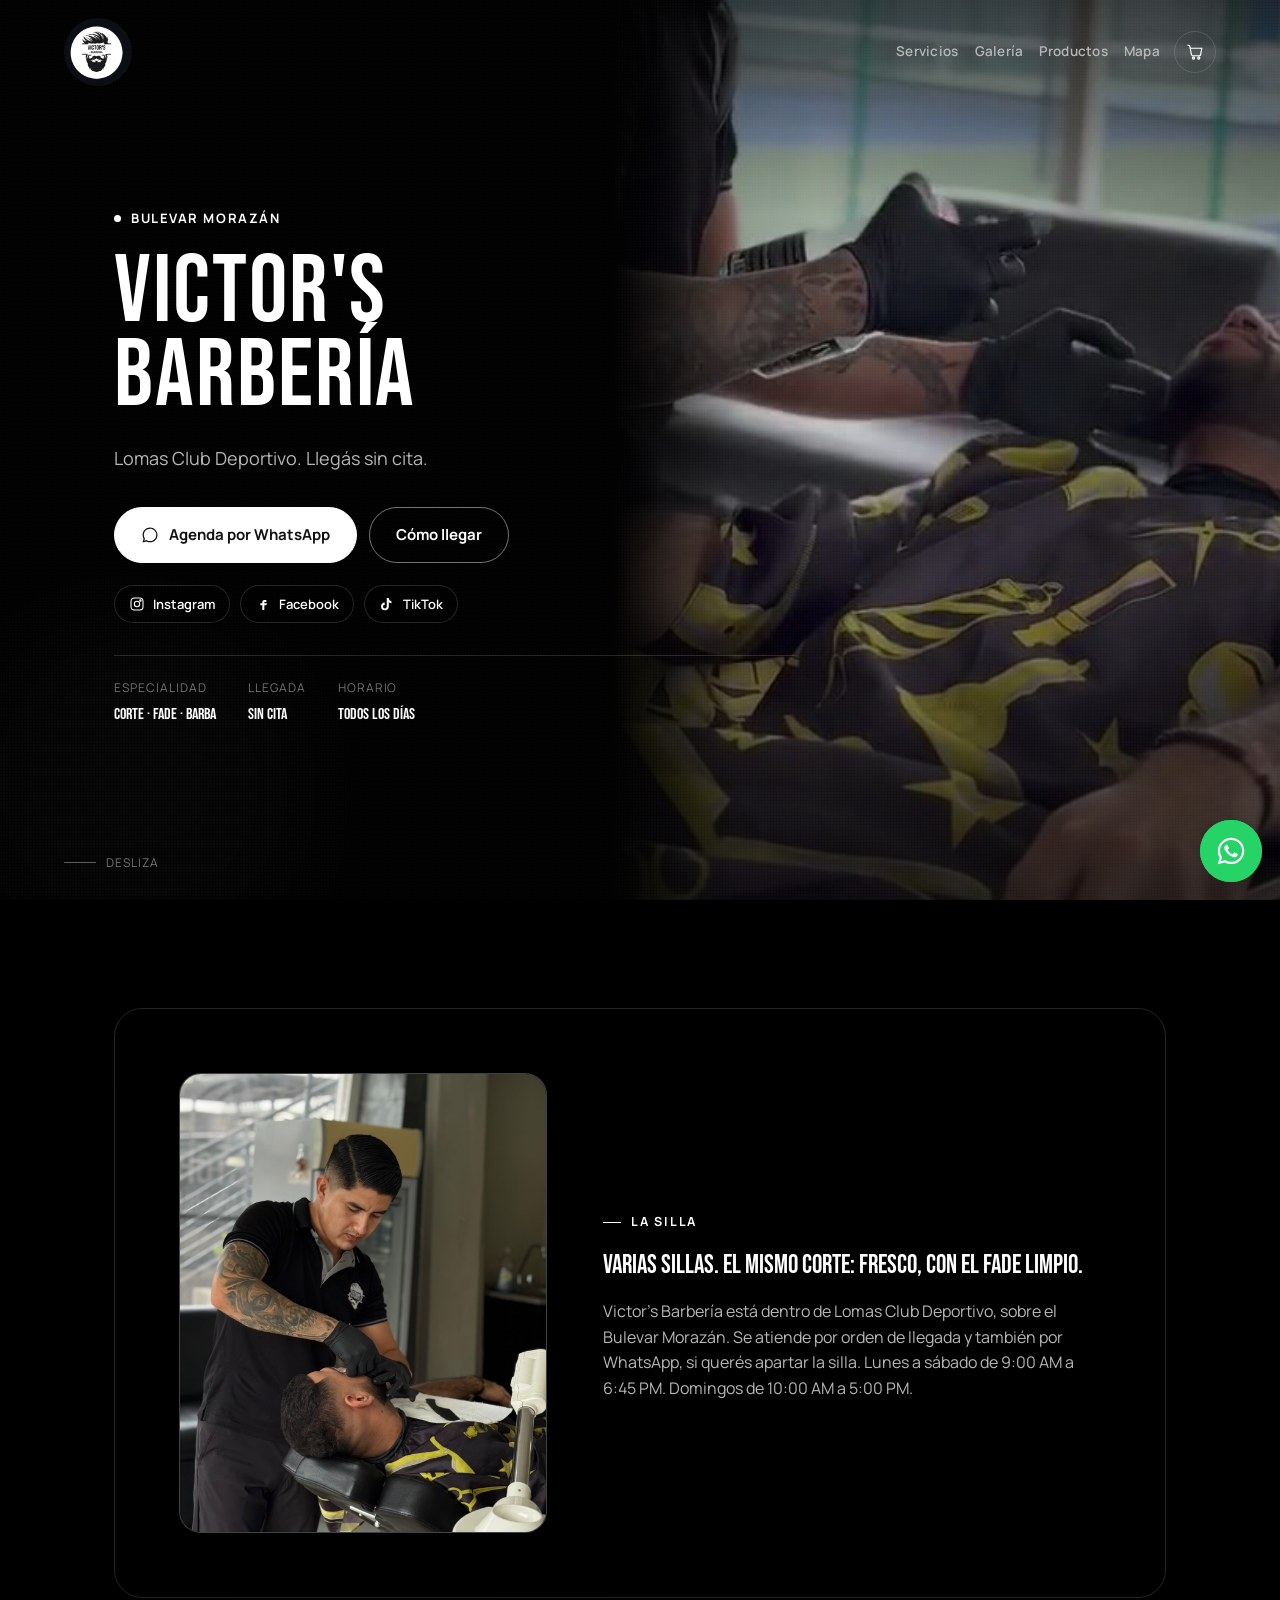
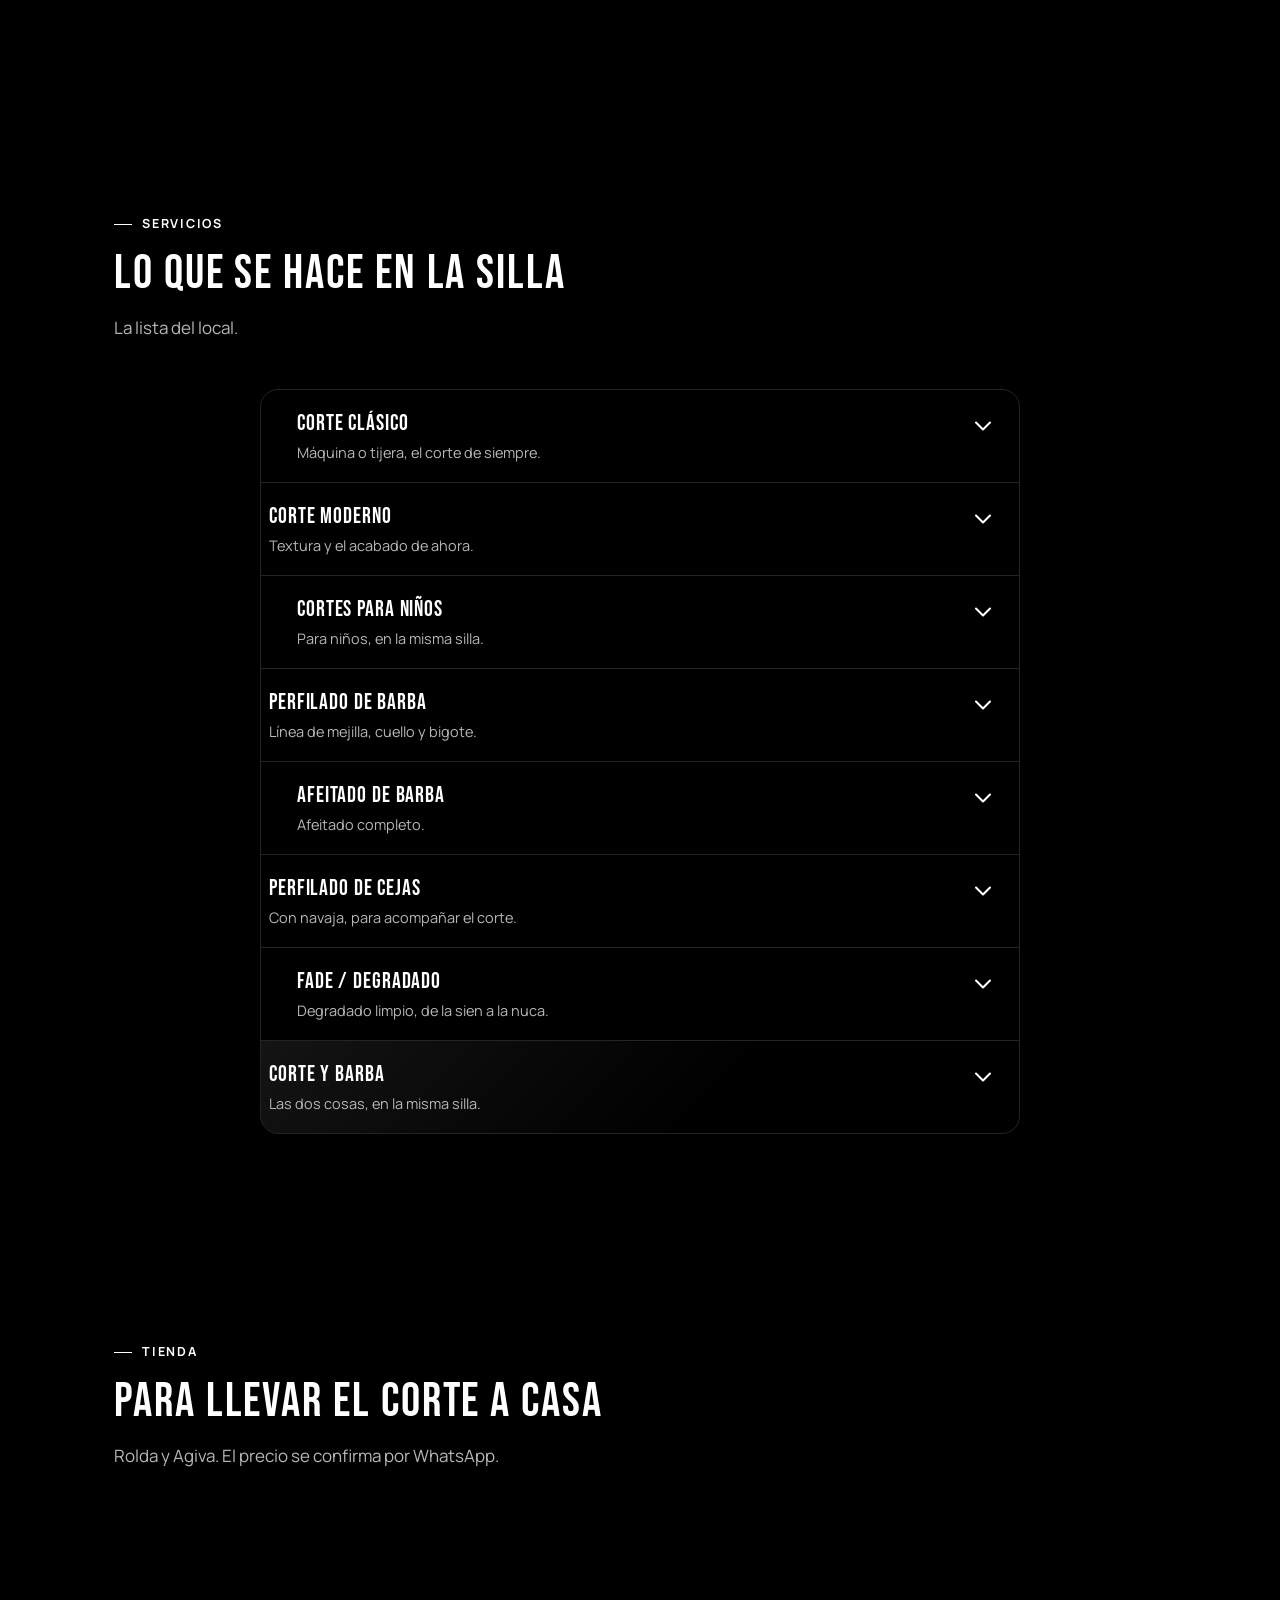
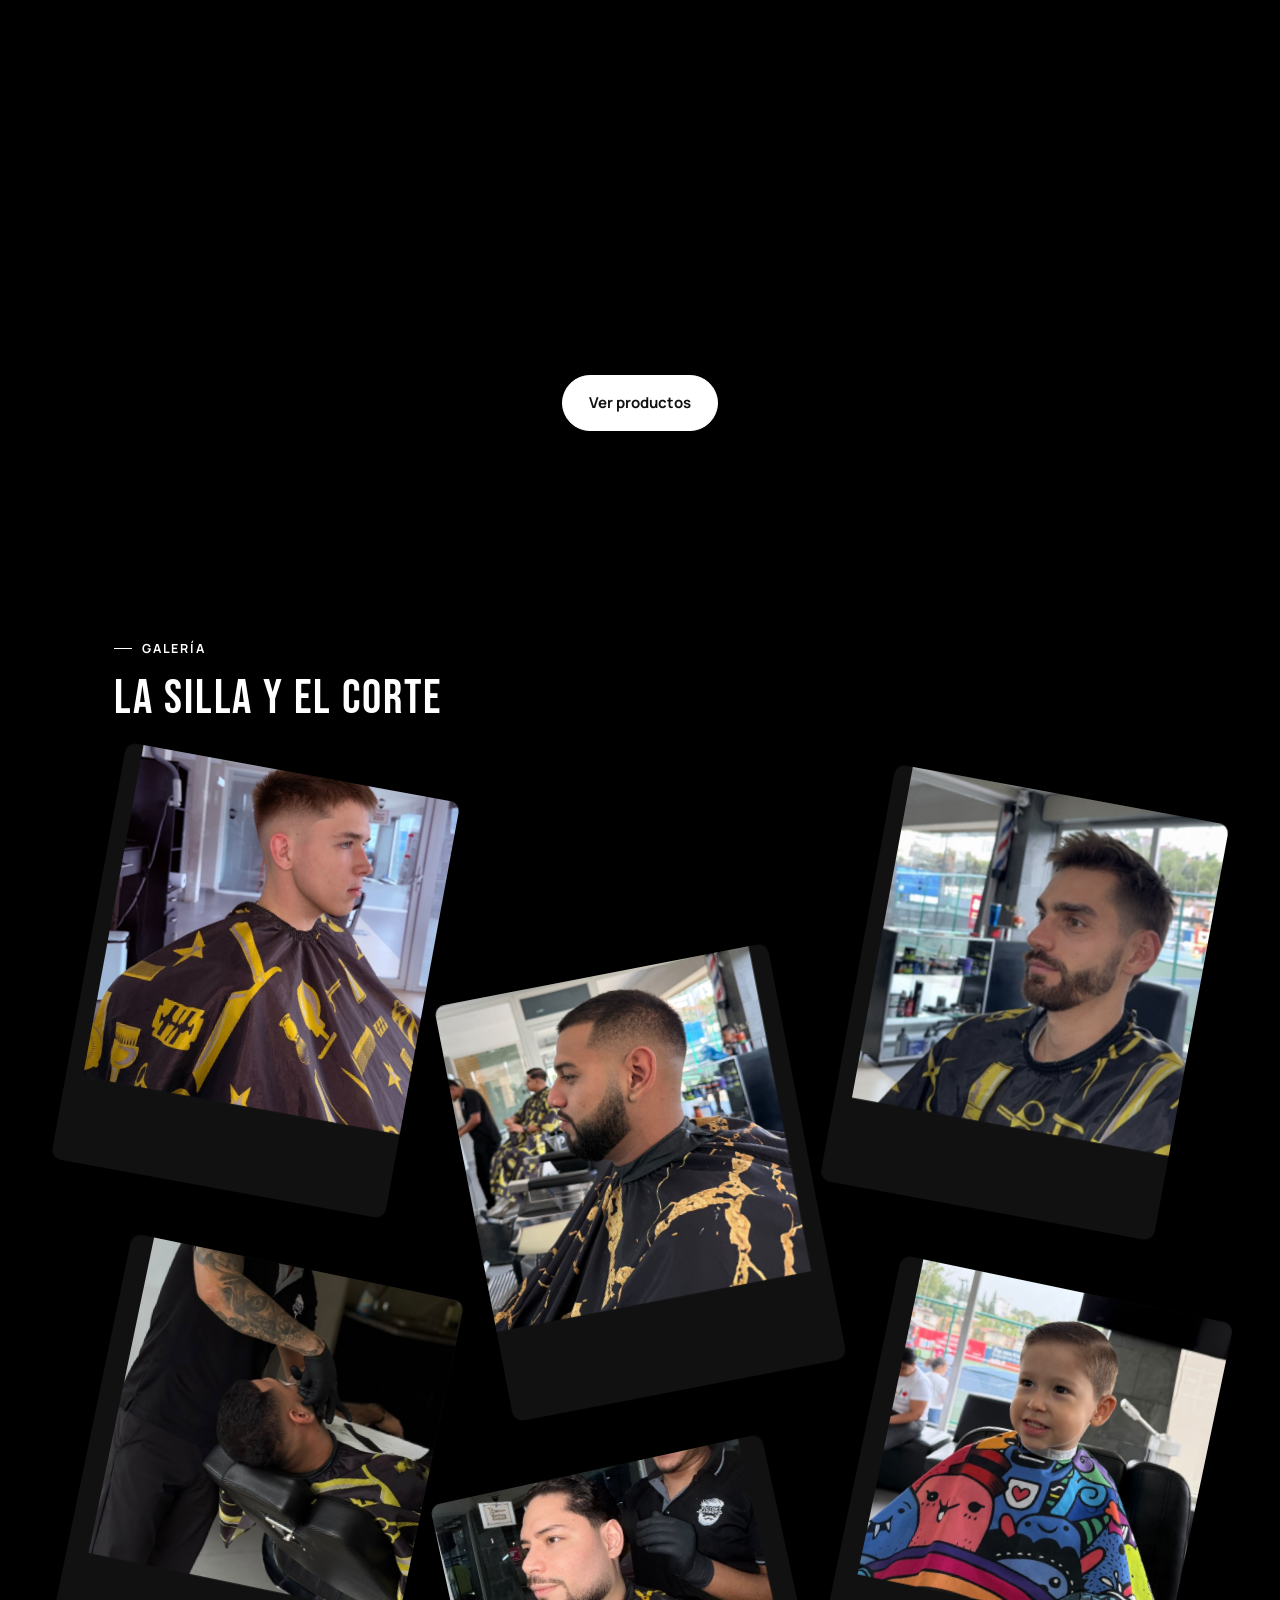
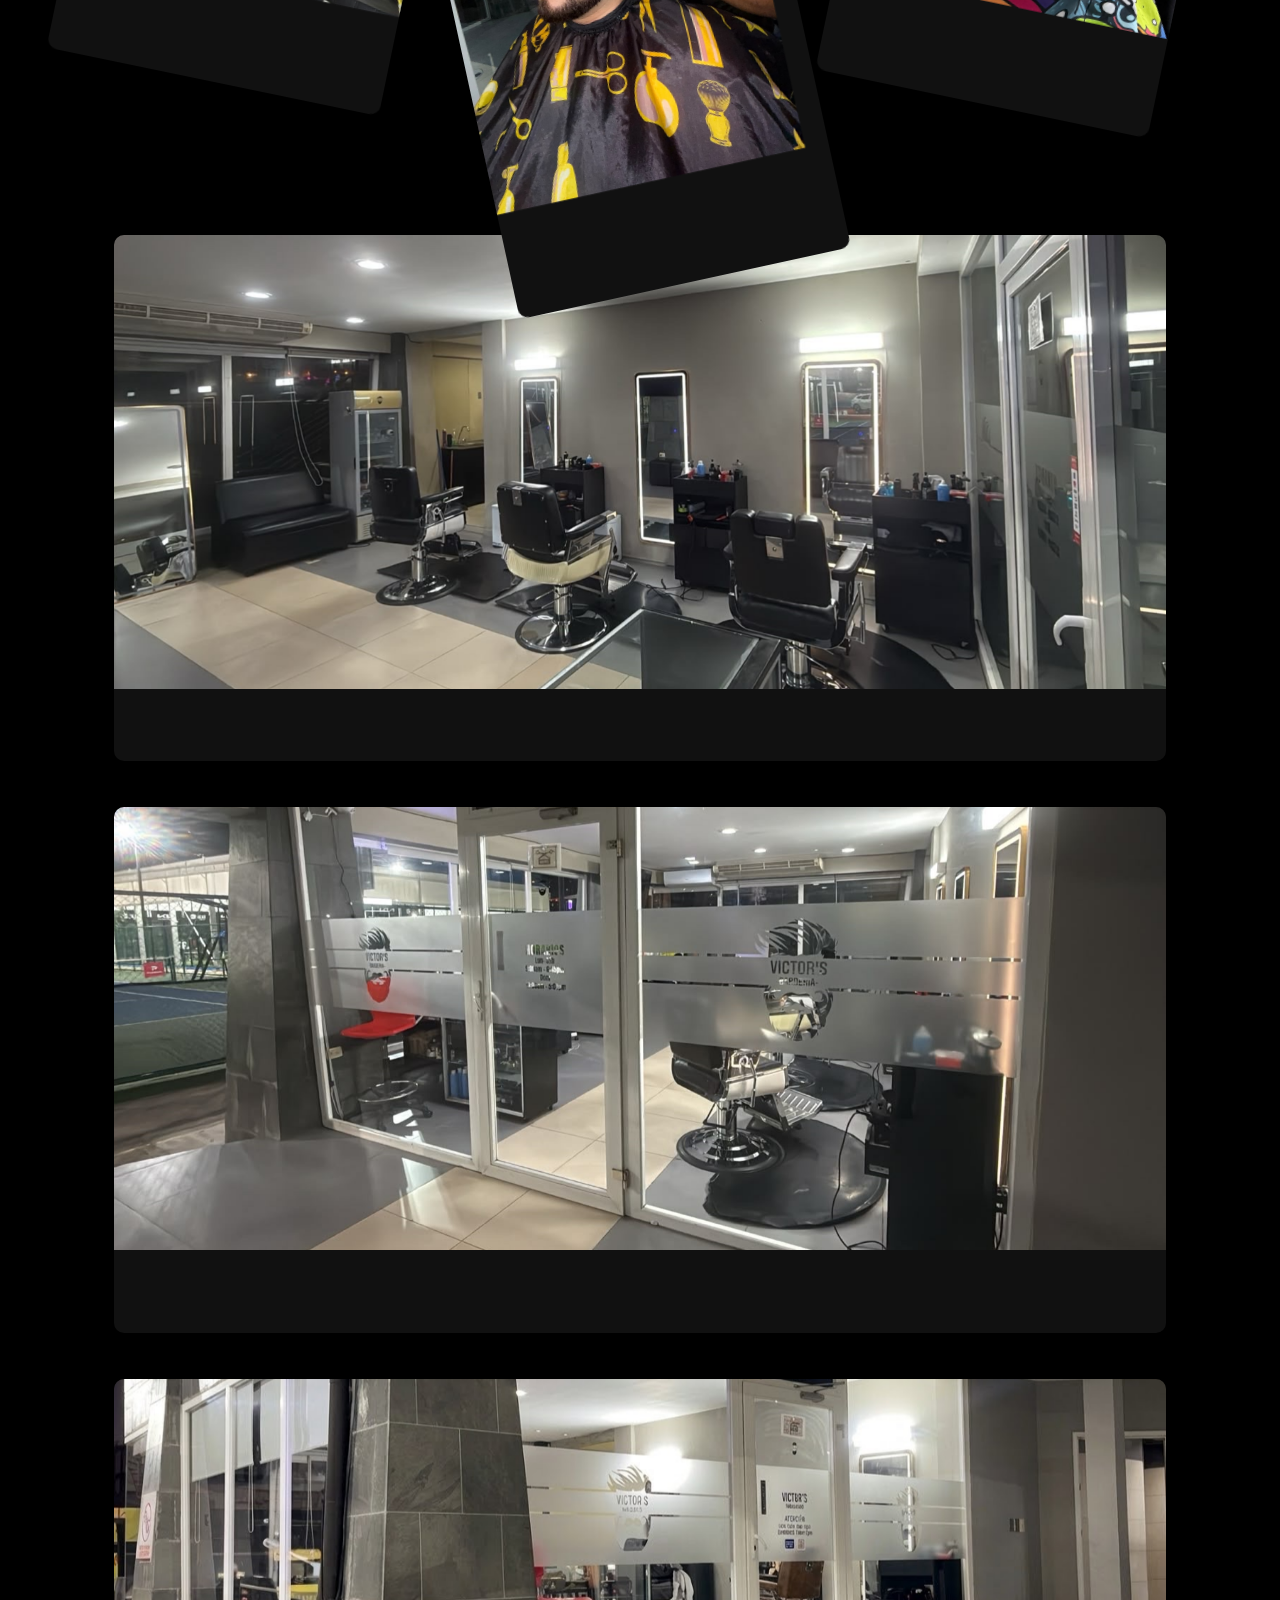
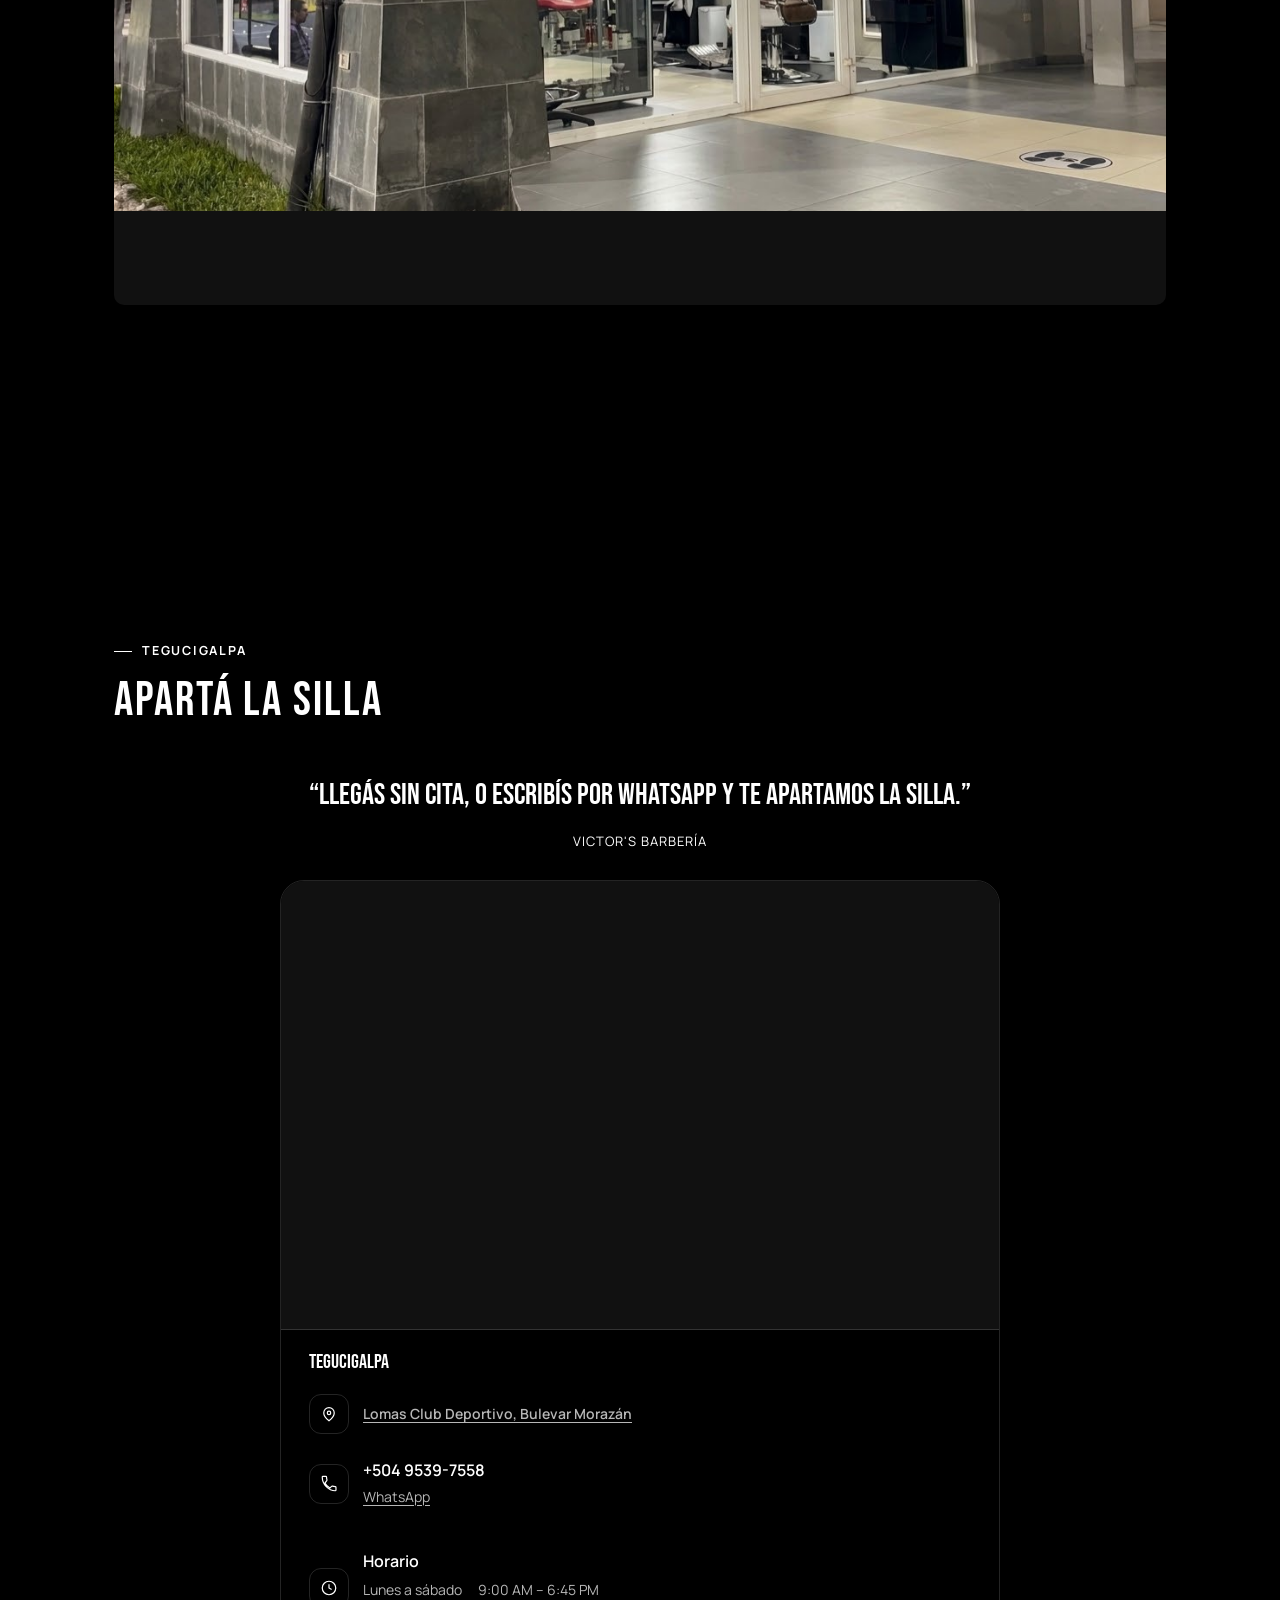
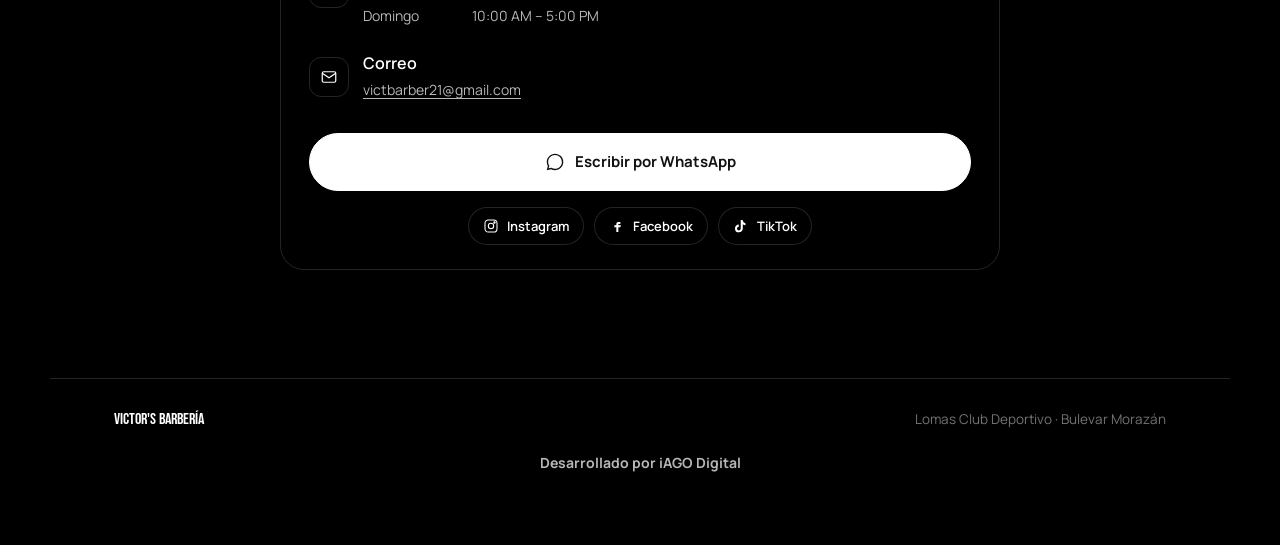
==== commit a06f8688: "Remove the prices from the service list. Each row now shows only the service, and the intro no longe" ====
--- a/index.html
+++ b/index.html
@@ -144,7 +144,7 @@
       <div class="section-head">
         <div class="kicker" data-reveal>Servicios</div>
         <h2 data-reveal style="--delay:.05s">Lo que se hace en la silla</h2>
-        <p data-reveal style="--delay:.1s">La lista del local. Corte y barba está en L 500. El resto es una referencia hasta confirmar.</p>
+        <p data-reveal style="--delay:.1s">La lista del local.</p>
       </div>
       <div class="services-accordion" id="services-grid"></div>
     </div>
@@ -317,7 +317,6 @@
         <span class="service-trigger-text">
           <span class="service-heading">
             <h3>${esc(service.name)}</h3>
-            <span class="service-price">${esc(service.price)}</span>
           </span>
           <p class="service-teaser">${esc(service.teaser)}</p>
         </span>
@@ -607,11 +606,9 @@
         const shift = progress * serviceTravel * dir;
         const near = 1 - Math.min(Math.abs(progress), 1);
         const text = item.querySelector(".service-trigger-text");
-        const price = item.querySelector(".service-price");
         const desc = item.querySelector(".service-desc");
         item.style.setProperty("--mark", near.toFixed(3));
         if (text) text.style.transform = `translate3d(${shift.toFixed(1)}px, 0, 0)`;
-        if (price) price.style.transform = `translate3d(${(-shift * 1.35).toFixed(1)}px, 0, 0)`;
         if (desc) desc.style.transform = `translate3d(${(shift * 0.55).toFixed(1)}px, 0, 0)`;
       });
     }
--- a/styles.css
+++ b/styles.css
@@ -114,7 +114,6 @@
     .gallery-tile .gallery-img{ transform:none !important; }
     .service-item::before{ transform:none !important; opacity:0 !important; }
     .service-trigger-text,
-    .service-price,
     .service-desc{ transform:none !important; }
   }
 
@@ -441,13 +440,6 @@
     width:100%;
   }
   .service-trigger h3{ font-size:clamp(18px,2vw,22px); }
-  .service-price{
-    font-family:'Bebas Neue', sans-serif;
-    color:var(--gold);
-    font-size:16px;
-    letter-spacing:0.03em;
-    white-space:nowrap;
-  }
   .service-teaser{ margin-top:6px; color:var(--ink-soft); font-size:14.5px; }
   .service-chevron{
     width:28px; height:28px; flex:none; margin-top:2px;
@@ -648,7 +640,7 @@
   }
 
   footer.wrap{
-    padding:28px clamp(20px, 5vw, 64px) calc(120px + env(safe-area-inset-bottom, 0px));
+    padding:28px clamp(20px, 5vw, 64px) calc(60px + env(safe-area-inset-bottom, 0px));
     border-top:1px solid var(--line);
     color:var(--ink-faint);
     font-size:13.5px;
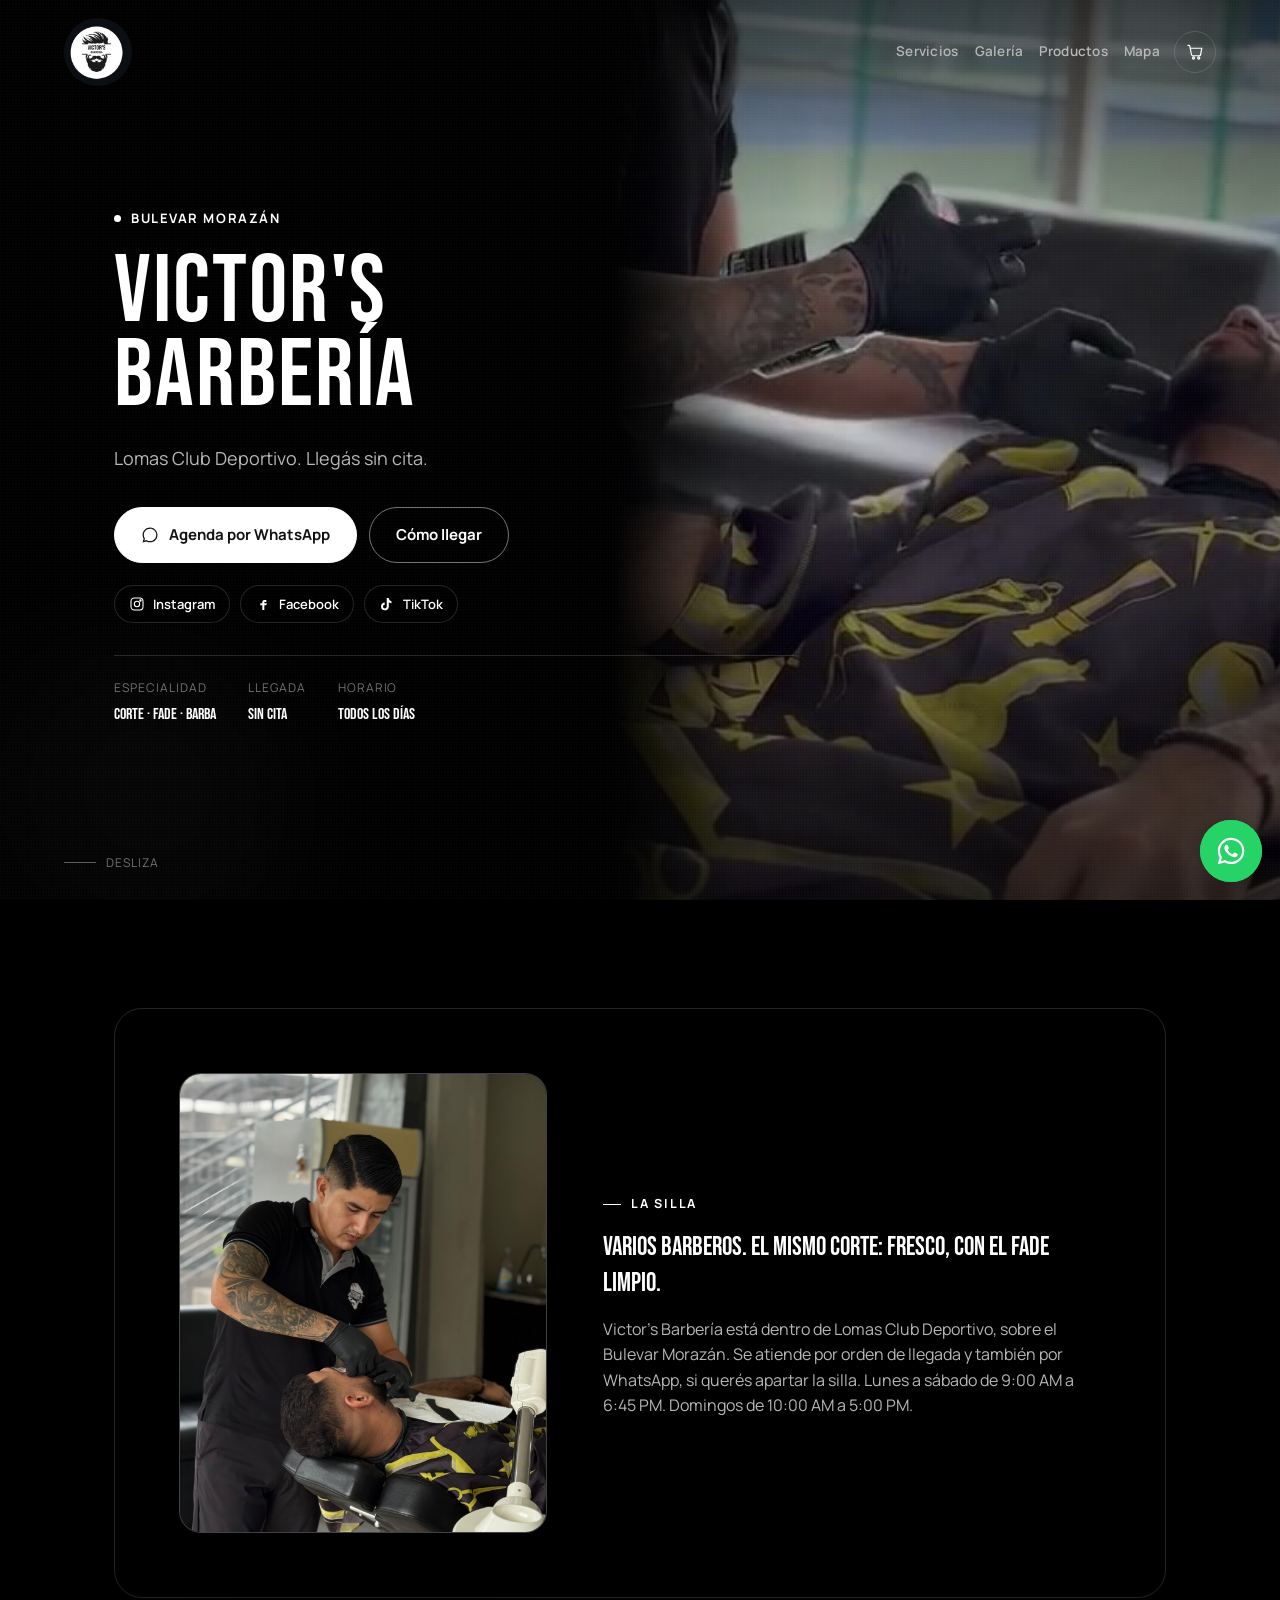
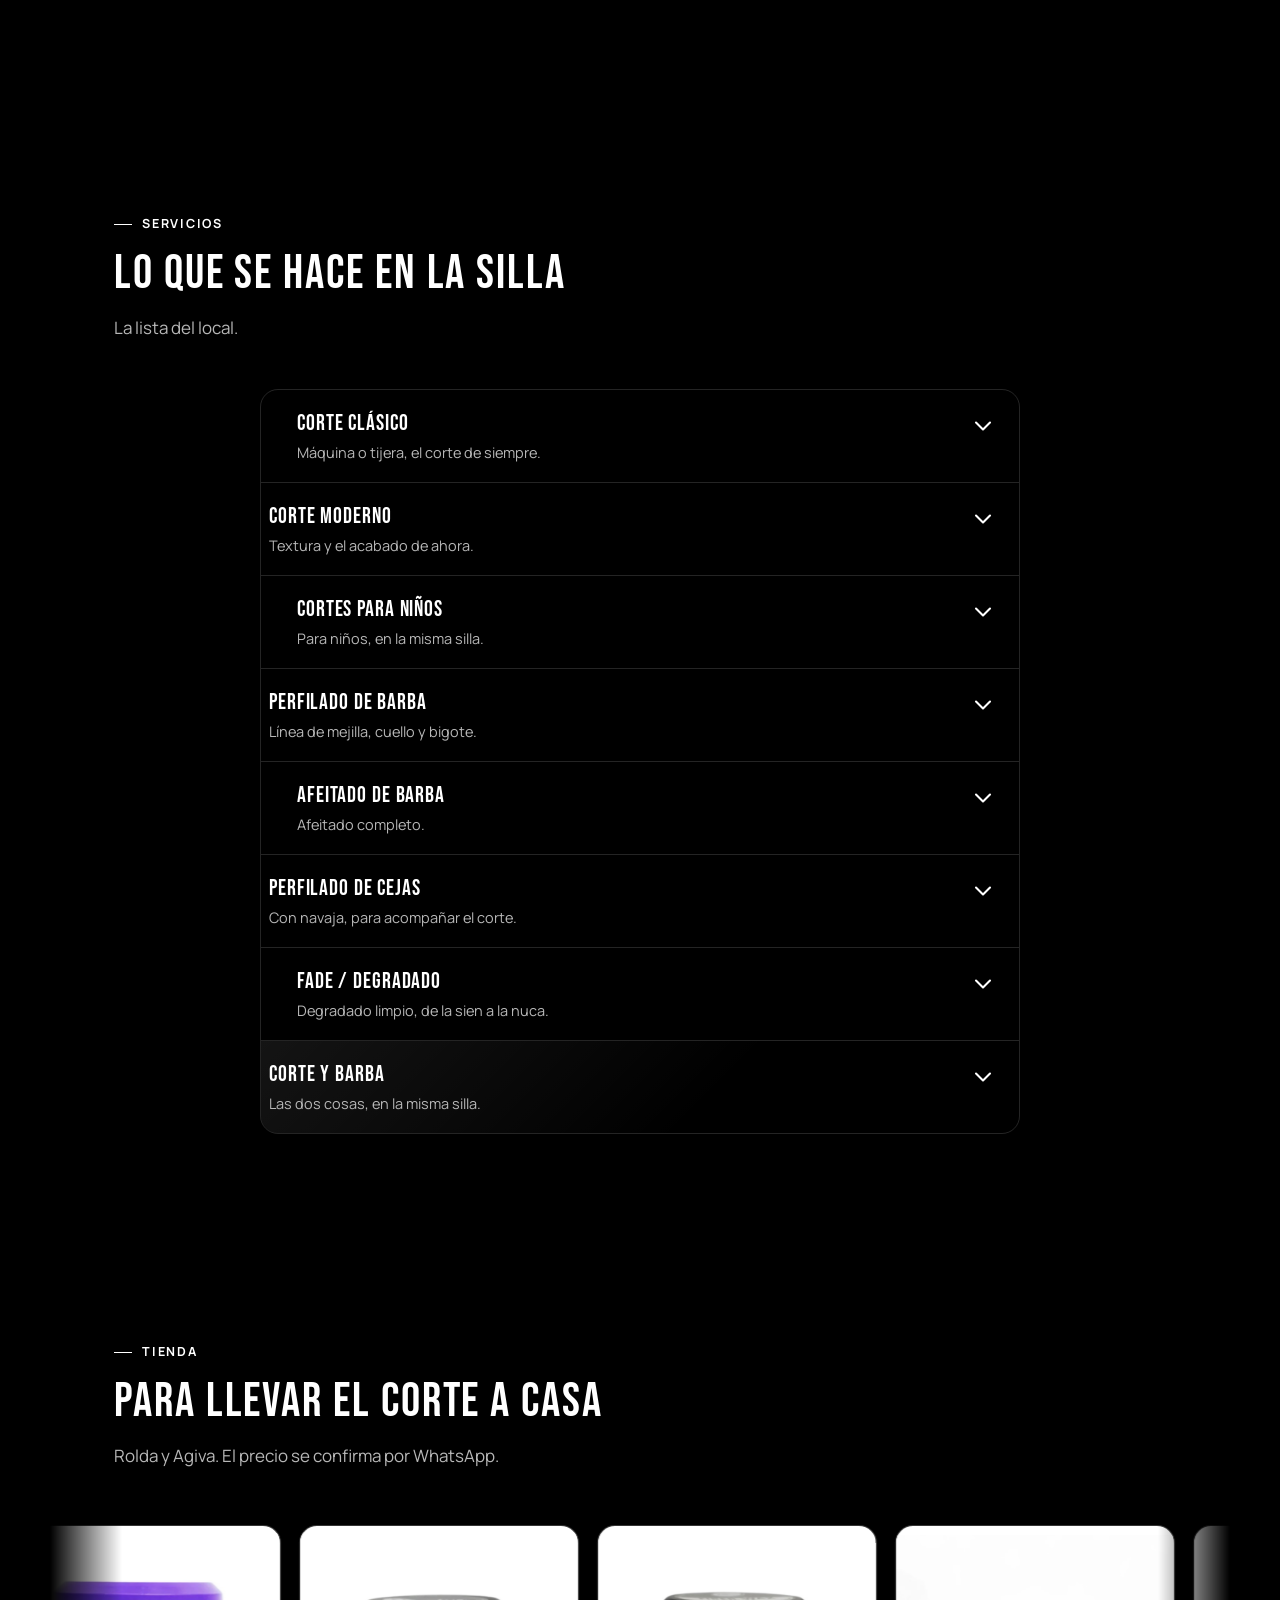
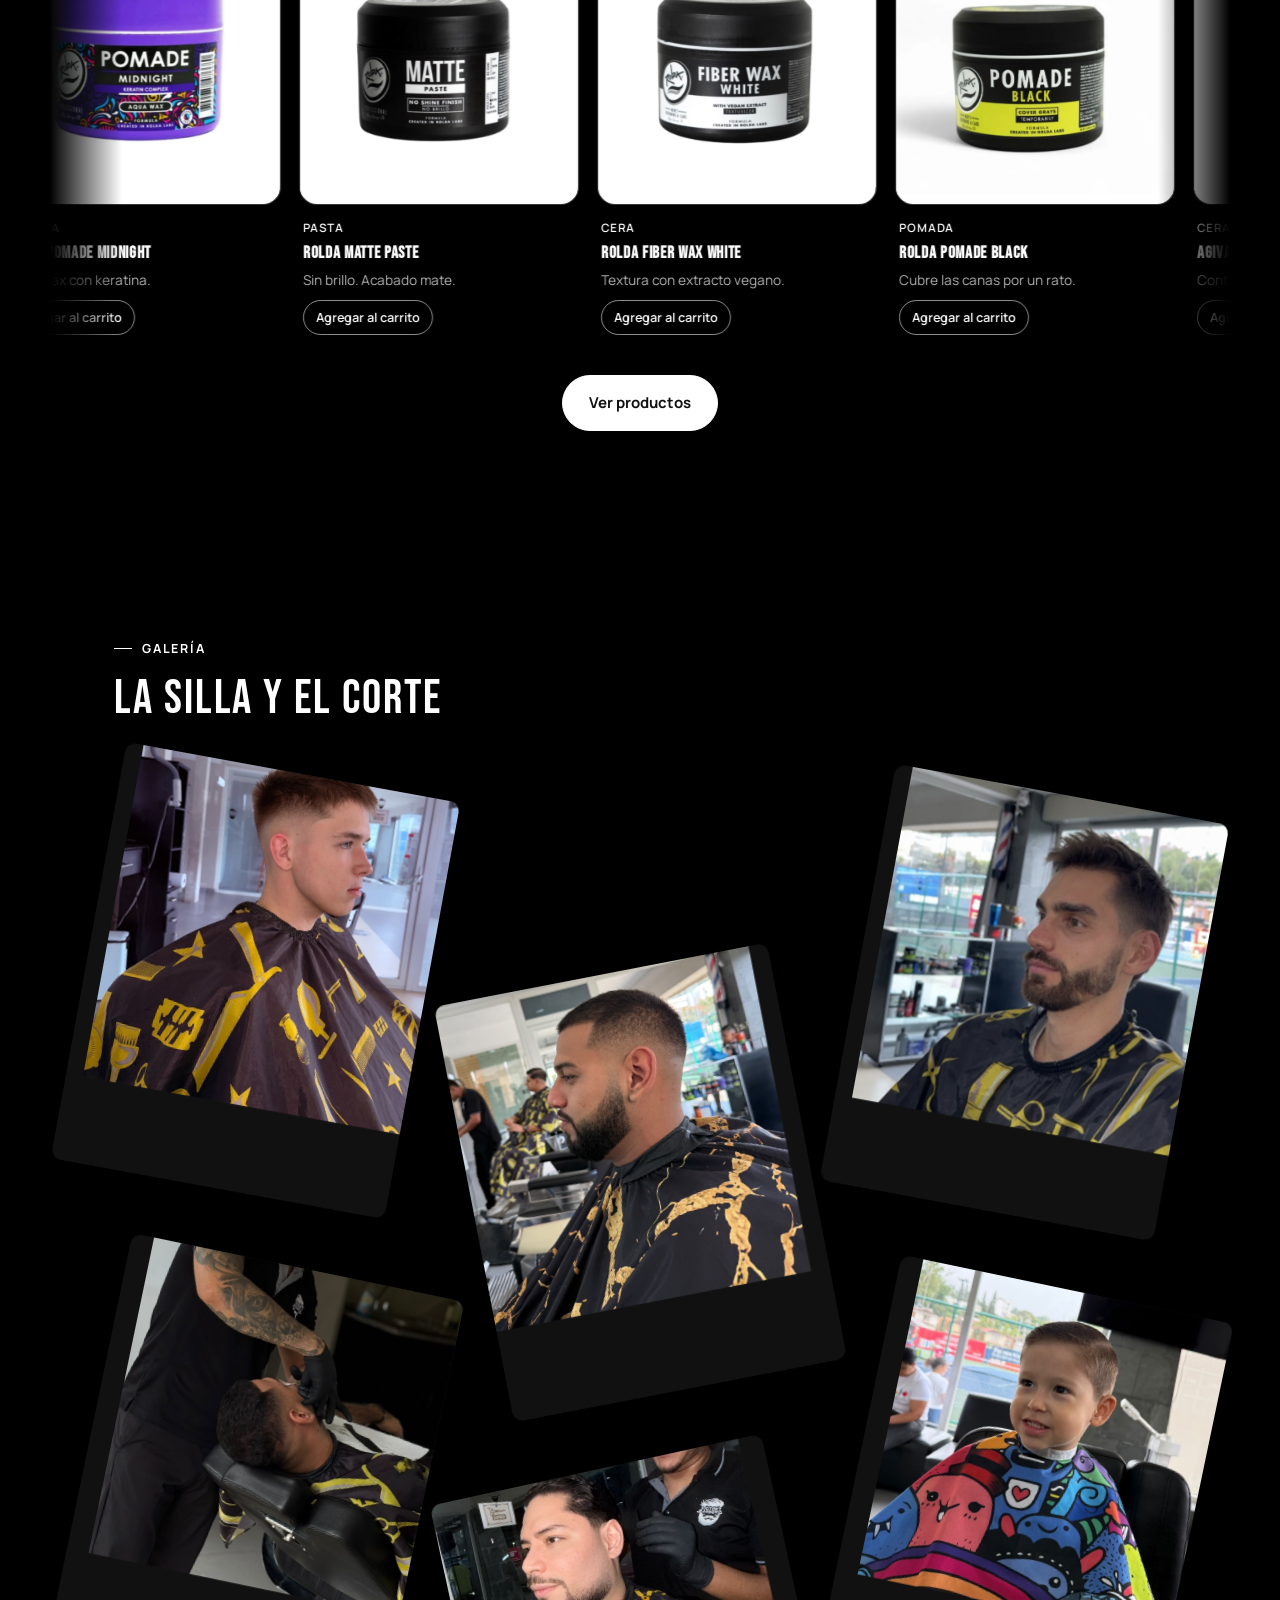
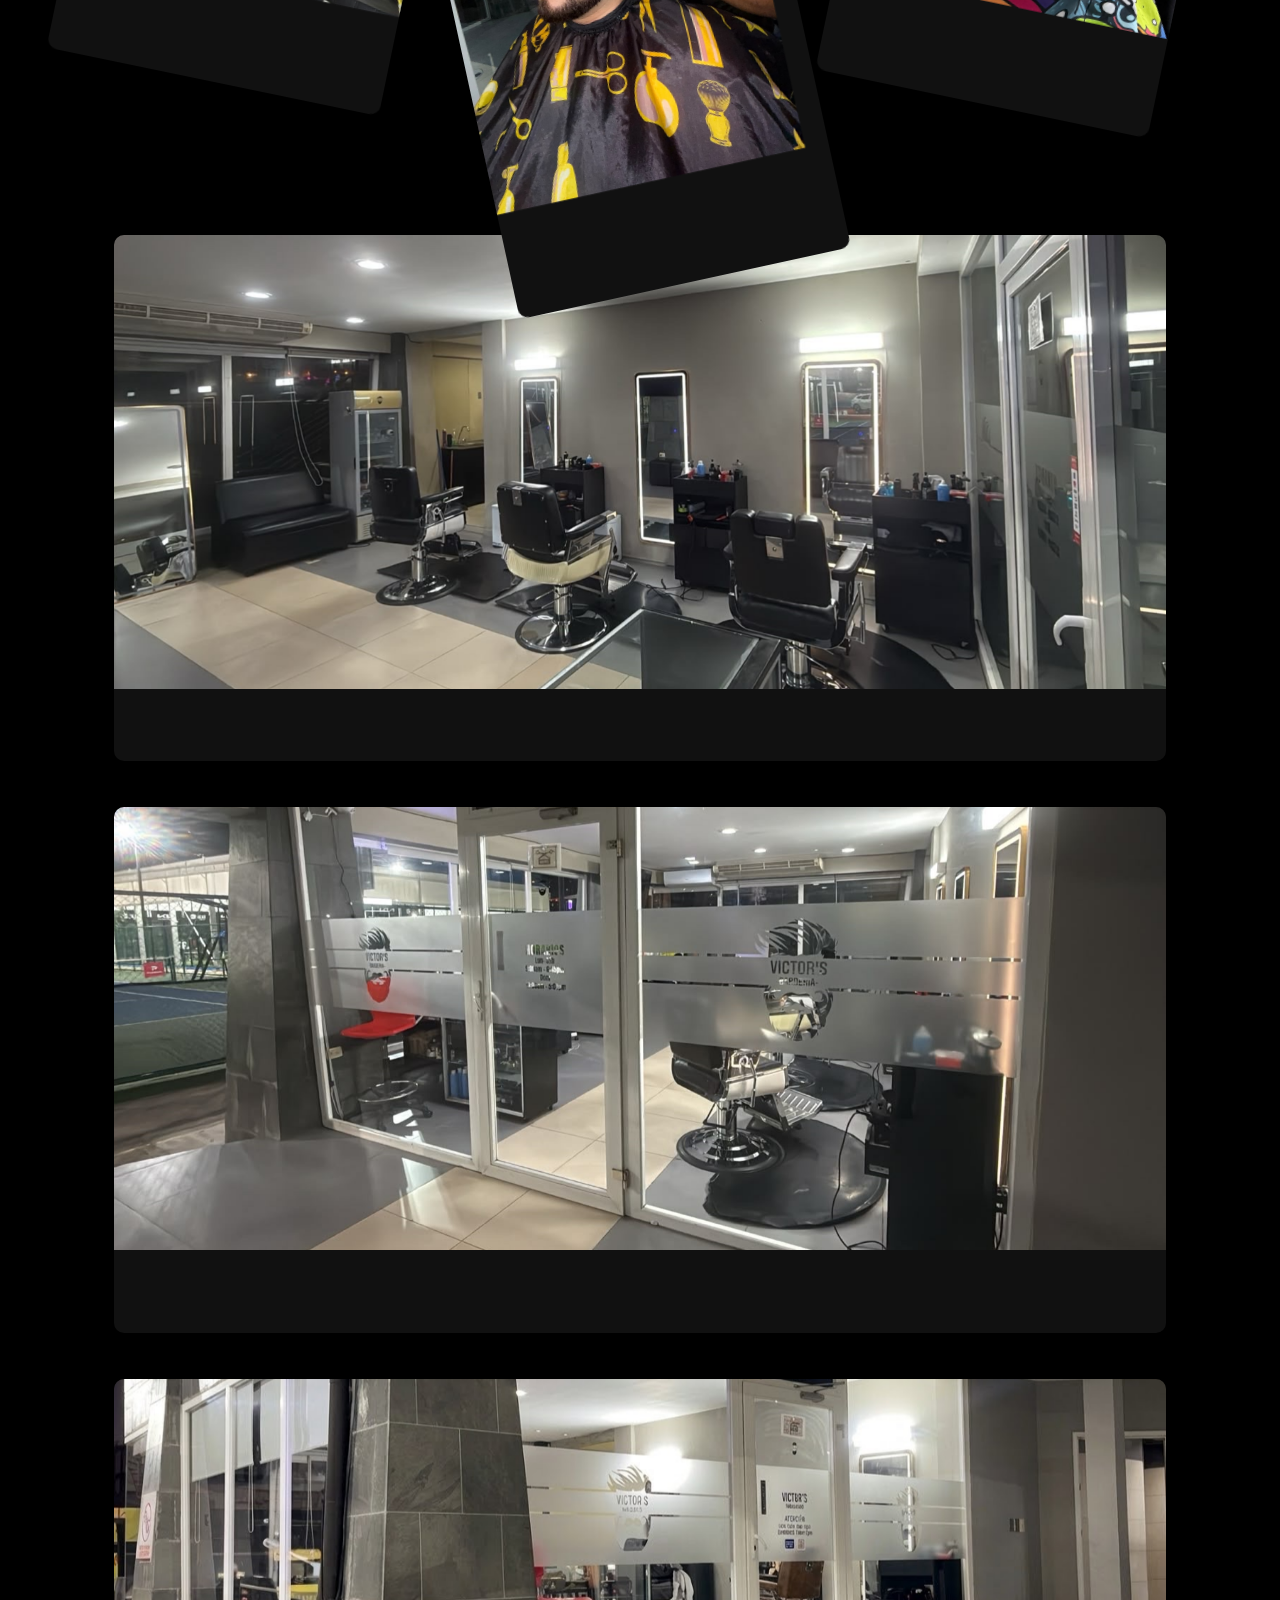
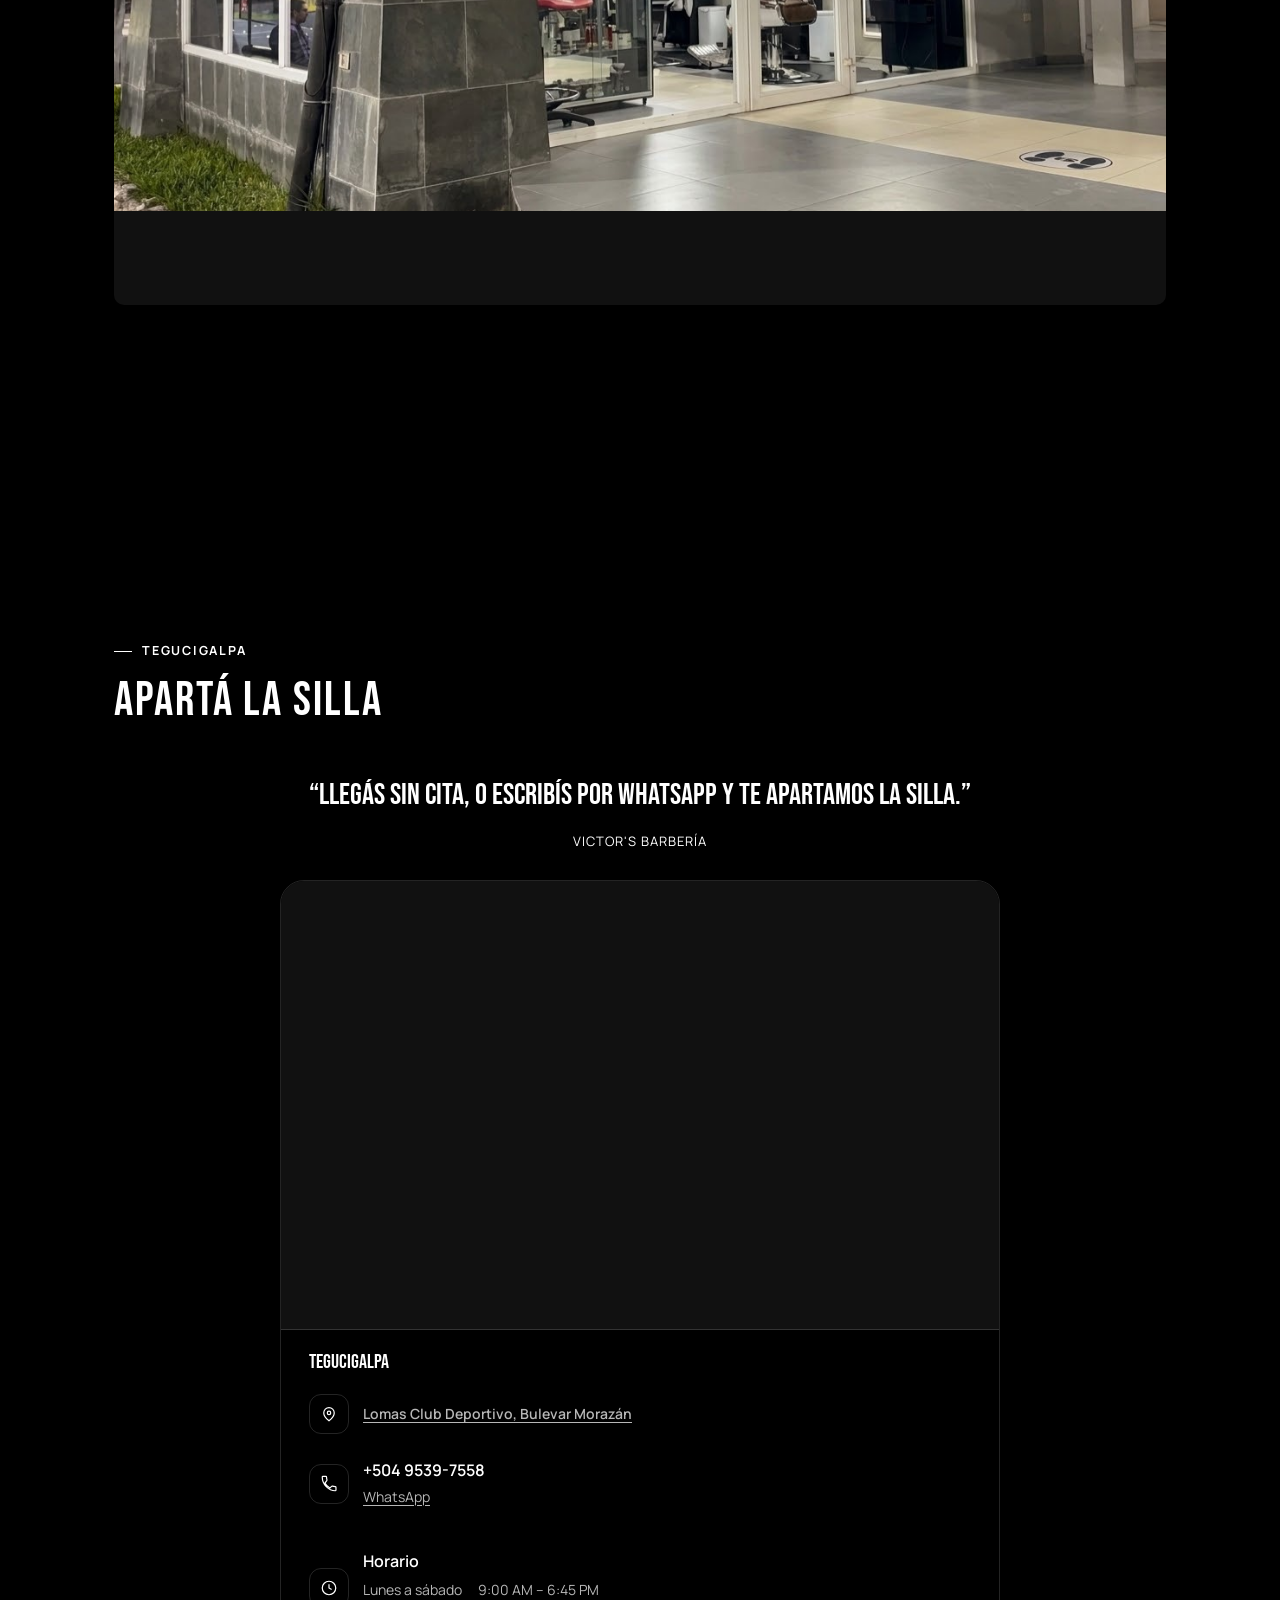
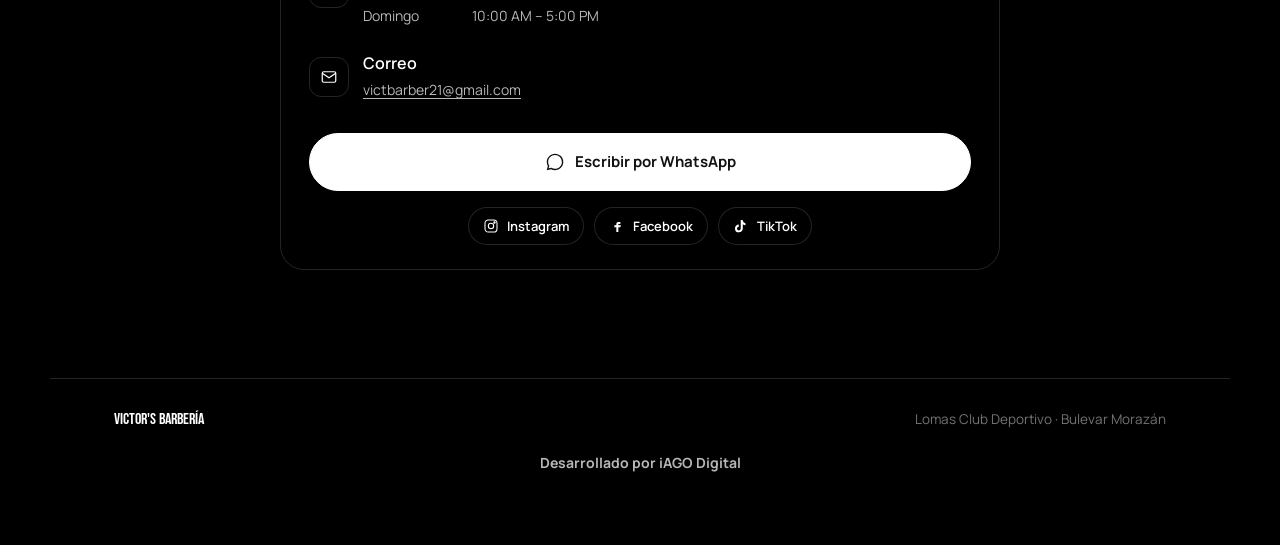
==== commit 8a36544e: "Rewrite the about line around the barbers. The sentence under the shop photo now says several barber" ====
--- a/index.html
+++ b/index.html
@@ -131,7 +131,7 @@
           </div>
           <div class="about-copy">
             <div class="kicker" data-reveal>La silla</div>
-            <p class="lede" data-reveal style="--delay:.06s">Varias sillas. El mismo corte: fresco, con el fade limpio.</p>
+            <p class="lede" data-reveal style="--delay:.06s">Varios barberos. El mismo Corte: Fresco, con el fade limpio.</p>
             <p class="body-p" data-reveal style="--delay:.12s">Victor's Barbería está dentro de Lomas Club Deportivo, sobre el Bulevar Morazán. Se atiende por orden de llegada y también por WhatsApp, si querés apartar la silla. Lunes a sábado de 9:00 AM a 6:45 PM. Domingos de 10:00 AM a 5:00 PM.</p>
           </div>
         </div>
